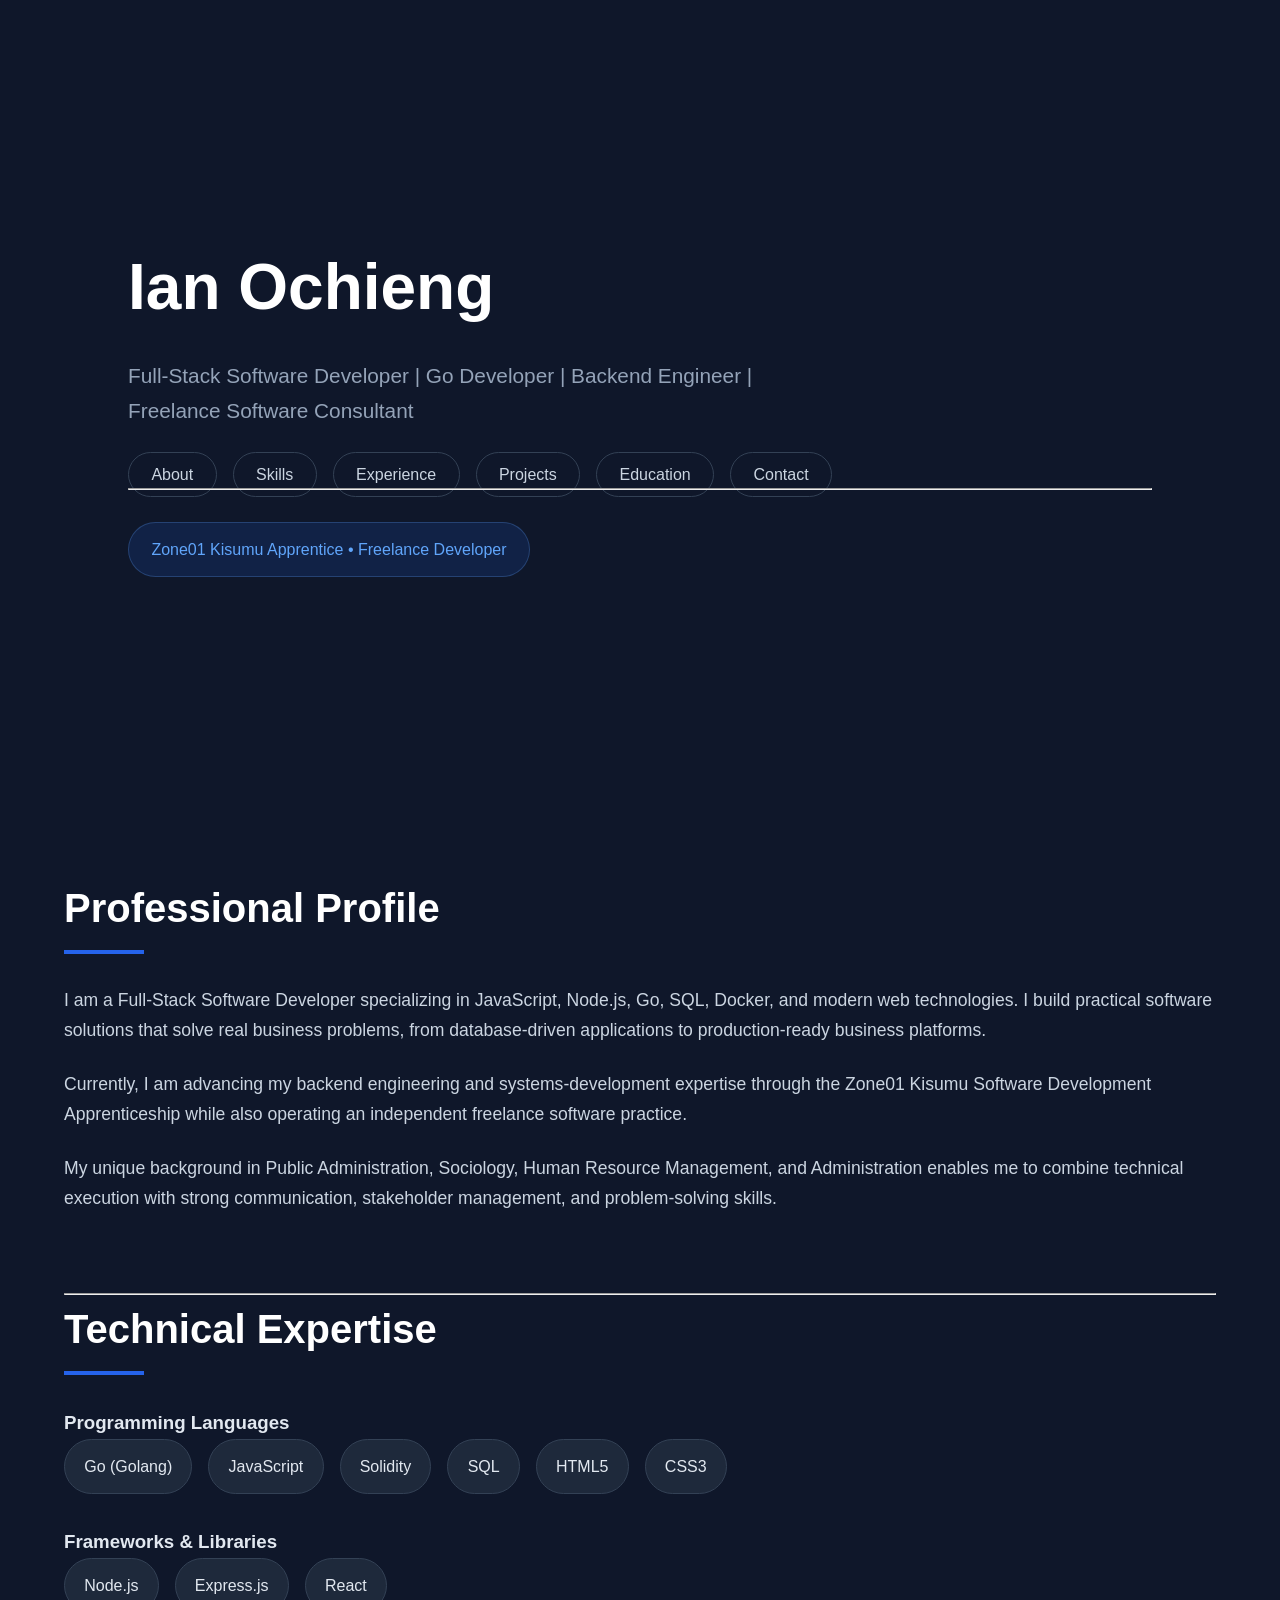
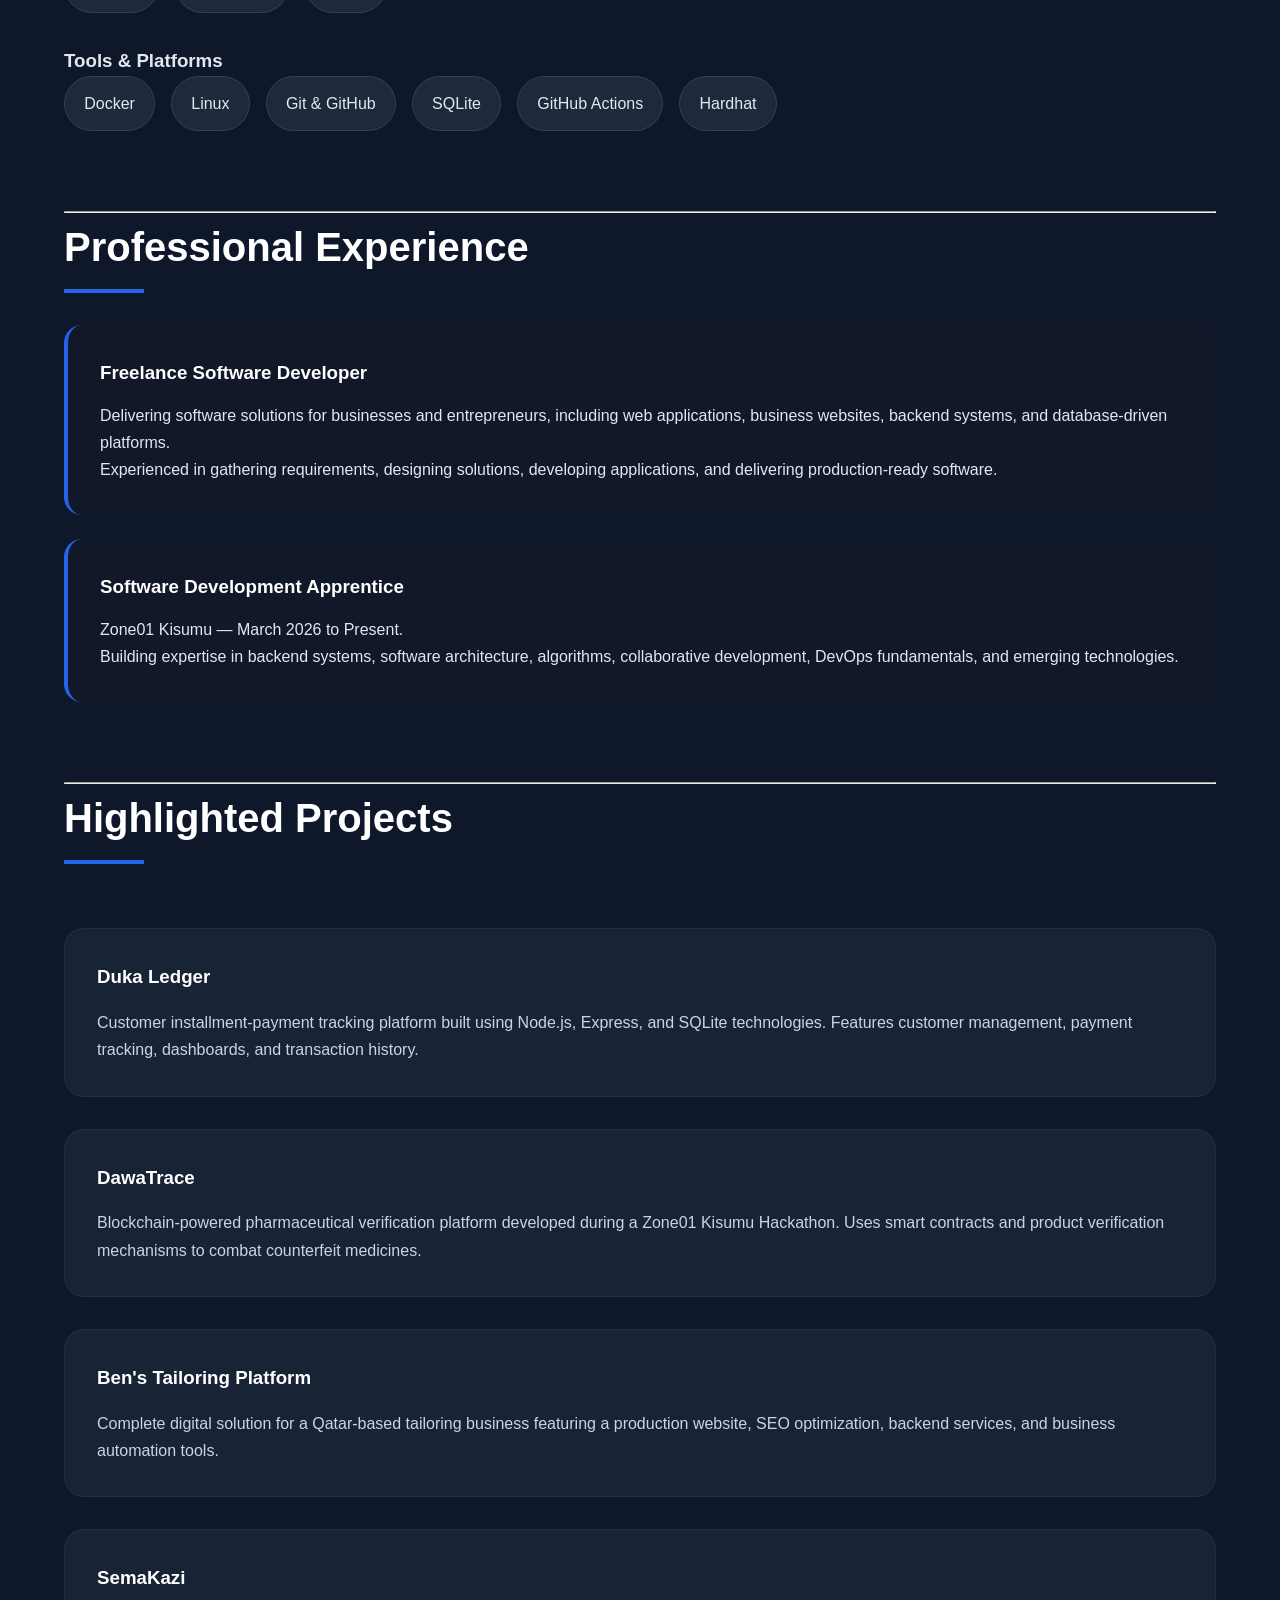
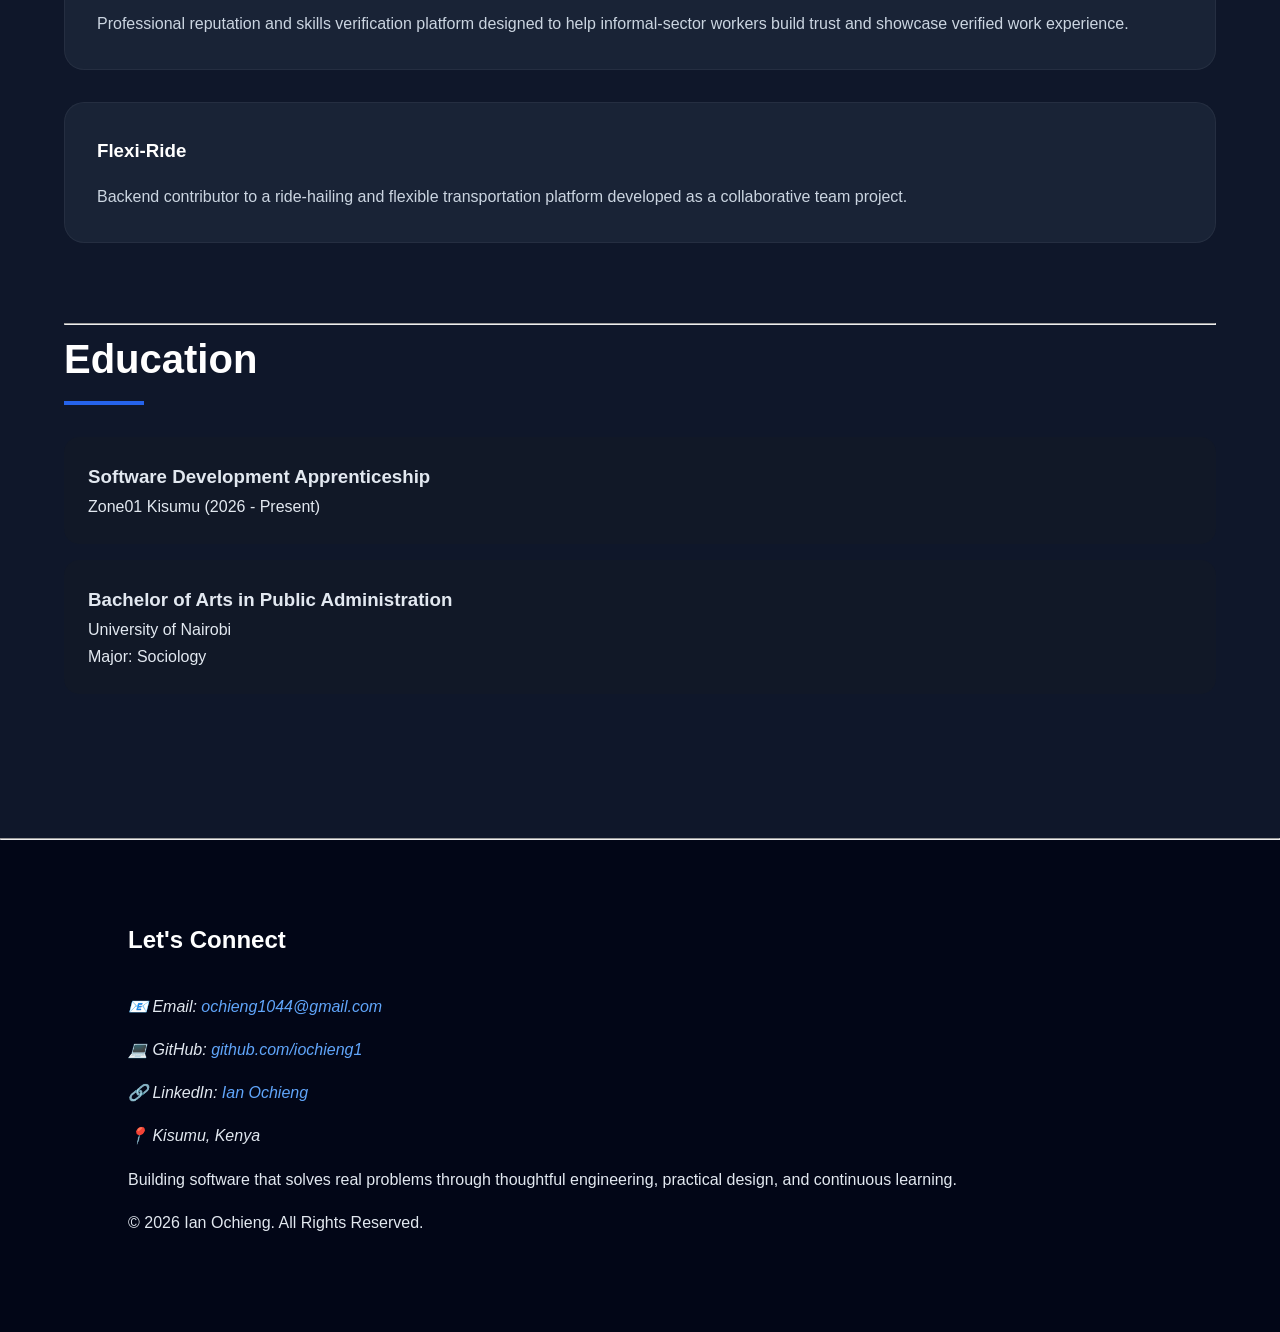
==== index.html @ 0d6a8c9d "Fix missing closing tag for link element" ====
<!DOCTYPE html>
<html lang="en">
<head>
    <meta charset="UTF-8">
    <meta name="viewport" content="width=device-width, initial-scale=1.0">
    <title>Ian Ochieng | Developer Blog</title>
    <link rel = "stylesheet" href= "style.css"
</head>
<body>

    <header>
        <h1>Ian Ochieng</h1>

        <p>
            Full-Stack Software Developer | Go Developer |
            Backend Engineer | Freelance Software Consultant
        </p>

        <nav>
            <ul>
                <li><a href="#about">About</a></li>
                <li><a href="#skills">Skills</a></li>
                <li><a href="#experience">Experience</a></li>
                <li><a href="#projects">Projects</a></li>
                <li><a href="#education">Education</a></li>
                <li><a href="#contact">Contact</a></li>
            </ul>
        </nav>

        <hr>
    </header>

    <main>

        <section id="about">
            <h2>Professional Profile</h2>

            <p>
                I am a Full-Stack Software Developer specializing in
                JavaScript, Node.js, Go, SQL, Docker, and modern web
                technologies. I build practical software solutions that
                solve real business problems, from database-driven
                applications to production-ready business platforms.
            </p>

            <p>
                Currently, I am advancing my backend engineering and
                systems-development expertise through the Zone01 Kisumu
                Software Development Apprenticeship while also operating
                an independent freelance software practice.
            </p>

            <p>
                My unique background in Public Administration, Sociology,
                Human Resource Management, and Administration enables me
                to combine technical execution with strong communication,
                stakeholder management, and problem-solving skills.
            </p>
        </section>

        <hr>

        <section id="skills">
            <h2>Technical Expertise</h2>

            <h3>Programming Languages</h3>
            <ul>
                <li>Go (Golang)</li>
                <li>JavaScript</li>
                <li>Solidity</li>
                <li>SQL</li>
                <li>HTML5</li>
                <li>CSS3</li>
            </ul>

            <h3>Frameworks & Libraries</h3>
            <ul>
                <li>Node.js</li>
                <li>Express.js</li>
                <li>React</li>
            </ul>

            <h3>Tools & Platforms</h3>
            <ul>
                <li>Docker</li>
                <li>Linux</li>
                <li>Git & GitHub</li>
                <li>SQLite</li>
                <li>GitHub Actions</li>
                <li>Hardhat</li>
            </ul>
        </section>

        <hr>

        <section id="experience">
            <h2>Professional Experience</h2>

            <article>
                <h3>Freelance Software Developer</h3>

                <p>
                    Delivering software solutions for businesses and
                    entrepreneurs, including web applications,
                    business websites, backend systems, and
                    database-driven platforms.
                </p>

                <p>
                    Experienced in gathering requirements, designing
                    solutions, developing applications, and delivering
                    production-ready software.
                </p>
            </article>

            <article>
                <h3>Software Development Apprentice</h3>

                <p>
                    Zone01 Kisumu — March 2026 to Present.
                </p>

                <p>
                    Building expertise in backend systems, software
                    architecture, algorithms, collaborative development,
                    DevOps fundamentals, and emerging technologies.
                </p>
            </article>
        </section>

        <hr>

        <section id="projects">
            <h2>Highlighted Projects</h2>

            <article>
                <h3>Duka Ledger</h3>

                <p>
                    Customer installment-payment tracking platform built
                    using Node.js, Express, and SQLite technologies.
                    Features customer management, payment tracking,
                    dashboards, and transaction history.
                </p>
            </article>

            <article>
                <h3>DawaTrace</h3>

                <p>
                    Blockchain-powered pharmaceutical verification
                    platform developed during a Zone01 Kisumu Hackathon.
                    Uses smart contracts and product verification
                    mechanisms to combat counterfeit medicines.
                </p>
            </article>

            <article>
                <h3>Ben's Tailoring Platform</h3>

                <p>
                    Complete digital solution for a Qatar-based tailoring
                    business featuring a production website, SEO
                    optimization, backend services, and business
                    automation tools.
                </p>
            </article>

            <article>
                <h3>SemaKazi</h3>

                <p>
                    Professional reputation and skills verification
                    platform designed to help informal-sector workers
                    build trust and showcase verified work experience.
                </p>
            </article>

            <article>
                <h3>Flexi-Ride</h3>

                <p>
                    Backend contributor to a ride-hailing and flexible
                    transportation platform developed as a collaborative
                    team project.
                </p>
            </article>
        </section>

        <hr>

        <section id="education">
            <h2>Education</h2>

            <article>
                <h3>Software Development Apprenticeship</h3>
                <p>Zone01 Kisumu (2026 - Present)</p>
            </article>

            <article>
                <h3>Bachelor of Arts in Public Administration</h3>
                <p>
                    University of Nairobi
                    <br>
                    Major: Sociology
                </p>
            </article>
        </section>

    </main>

    <hr>

    <footer id="contact">

        <h2>Let's Connect</h2>

        <address>

            <p>
                📧 Email:
                <a href="mailto:ochieng1044@gmail.com">
                    ochieng1044@gmail.com
                </a>
            </p>

            <p>
                💻 GitHub:
                <a href="https://github.com/iochieng1">
                    github.com/iochieng1
                </a>
            </p>

            <p>
                🔗 LinkedIn:
                <a href="#">
                    Ian Ochieng
                </a>
            </p>

            <p>
                📍 Kisumu, Kenya
            </p>

        </address>

        <p>
            Building software that solves real problems through
            thoughtful engineering, practical design, and continuous
            learning.
        </p>

        <p>&copy; 2026 Ian Ochieng. All Rights Reserved.</p>

    </footer>

</body>
</html>
---- style.css ----
/* ======================
   GLOBAL STYLES
====================== */

* {
    margin: 0;
    padding: 0;
    box-sizing: border-box;
}

html {
    scroll-behavior: smooth;
}

body {
    font-family: Inter, Segoe UI, sans-serif;
    background: #0f172a;
    color: #e2e8f0;
    line-height: 1.7;
}

/* ======================
   HEADER / HERO
====================== */

header {
    min-height: 90vh;
    padding: 5rem 10%;
    display: flex;
    flex-direction: column;
    justify-content: center;
    background:
        linear-gradient(
            rgba(15,23,42,.95),
            rgba(15,23,42,.95)
        ),
        url("https://images.unsplash.com/photo-1515879218367-8466d910aaa4");
    background-size: cover;
    background-position: center;
}

header h1 {
    font-size: 4rem;
    margin-bottom: 1rem;
    color: white;
}

header p {
    font-size: 1.3rem;
    max-width: 700px;
    color: #94a3b8;
    margin-bottom: 2rem;
}

/* ======================
   NAVIGATION
====================== */

nav ul {
    display: flex;
    flex-wrap: wrap;
    gap: 1rem;
    list-style: none;
}

nav a {
    text-decoration: none;
    color: #cbd5e1;
    padding: .8rem 1.4rem;
    border: 1px solid #334155;
    border-radius: 999px;
    transition: .3s ease;
}

nav a:hover {
    background: #2563eb;
    border-color: #2563eb;
    color: white;
}

/* ======================
   MAIN LAYOUT
====================== */

main {
    width: min(1200px, 90%);
    margin: auto;
    padding: 4rem 0;
}

section {
    margin-bottom: 5rem;
}

section h2 {
    font-size: 2.5rem;
    margin-bottom: 2rem;
    color: white;
    position: relative;
}

section h2::after {
    content: "";
    display: block;
    width: 80px;
    height: 4px;
    background: #2563eb;
    margin-top: .5rem;
}

/* ======================
   ABOUT
====================== */

#about p {
    font-size: 1.1rem;
    margin-bottom: 1.5rem;
    color: #cbd5e1;
}

/* ======================
   SKILLS
====================== */

#skills ul {
    display: flex;
    flex-wrap: wrap;
    gap: 1rem;
    list-style: none;
    margin-bottom: 2rem;
}

#skills li {
    background: #1e293b;
    padding: .8rem 1.2rem;
    border-radius: 50px;
    border: 1px solid #334155;
    transition: .3s;
}

#skills li:hover {
    transform: translateY(-3px);
    border-color: #2563eb;
}

/* ======================
   EXPERIENCE
====================== */

#experience article {
    background: #111827;
    padding: 2rem;
    border-radius: 18px;
    margin-bottom: 1.5rem;
    border-left: 4px solid #2563eb;
}

#experience h3 {
    margin-bottom: .8rem;
    color: white;
}

/* ======================
   PROJECTS
====================== */

#projects {
    display: grid;
    gap: 2rem;
}

#projects article {
    background: rgba(30,41,59,.75);
    backdrop-filter: blur(15px);

    padding: 2rem;
    border-radius: 20px;

    border: 1px solid rgba(255,255,255,.05);

    transition: .35s ease;
}

#projects article:hover {
    transform: translateY(-8px);
    border-color: #2563eb;
    box-shadow:
        0 10px 30px rgba(37,99,235,.2);
}

#projects h3 {
    color: white;
    margin-bottom: 1rem;
}

#projects p {
    color: #cbd5e1;
}

/* ======================
   EDUCATION
====================== */

#education article {
    padding: 1.5rem;
    margin-bottom: 1rem;

    background: #111827;
    border-radius: 15px;
}

/* ======================
   CONTACT
====================== */

footer {
    background: #020617;
    padding: 5rem 10%;
}

footer h2 {
    color: white;
    margin-bottom: 2rem;
}

footer p {
    margin-bottom: 1rem;
}

footer a {
    color: #60a5fa;
    text-decoration: none;
}

footer a:hover {
    text-decoration: underline;
}

/* ======================
   DEVELOPER BADGE
====================== */

header::after {
    content: "Zone01 Kisumu Apprentice • Freelance Developer";
    margin-top: 2rem;
    display: inline-block;
    width: fit-content;

    background: rgba(37,99,235,.15);
    color: #60a5fa;

    padding: .8rem 1.4rem;
    border-radius: 999px;

    border: 1px solid rgba(96,165,250,.25);
}

/* ======================
   RESPONSIVE
====================== */

@media (max-width: 768px) {

    header {
        padding: 3rem 7%;
    }

    header h1 {
        font-size: 2.8rem;
    }

    section h2 {
        font-size: 2rem;
    }

    nav ul {
        flex-direction: column;
    }

    nav a {
        display: block;
        text-align: center;
    }
}
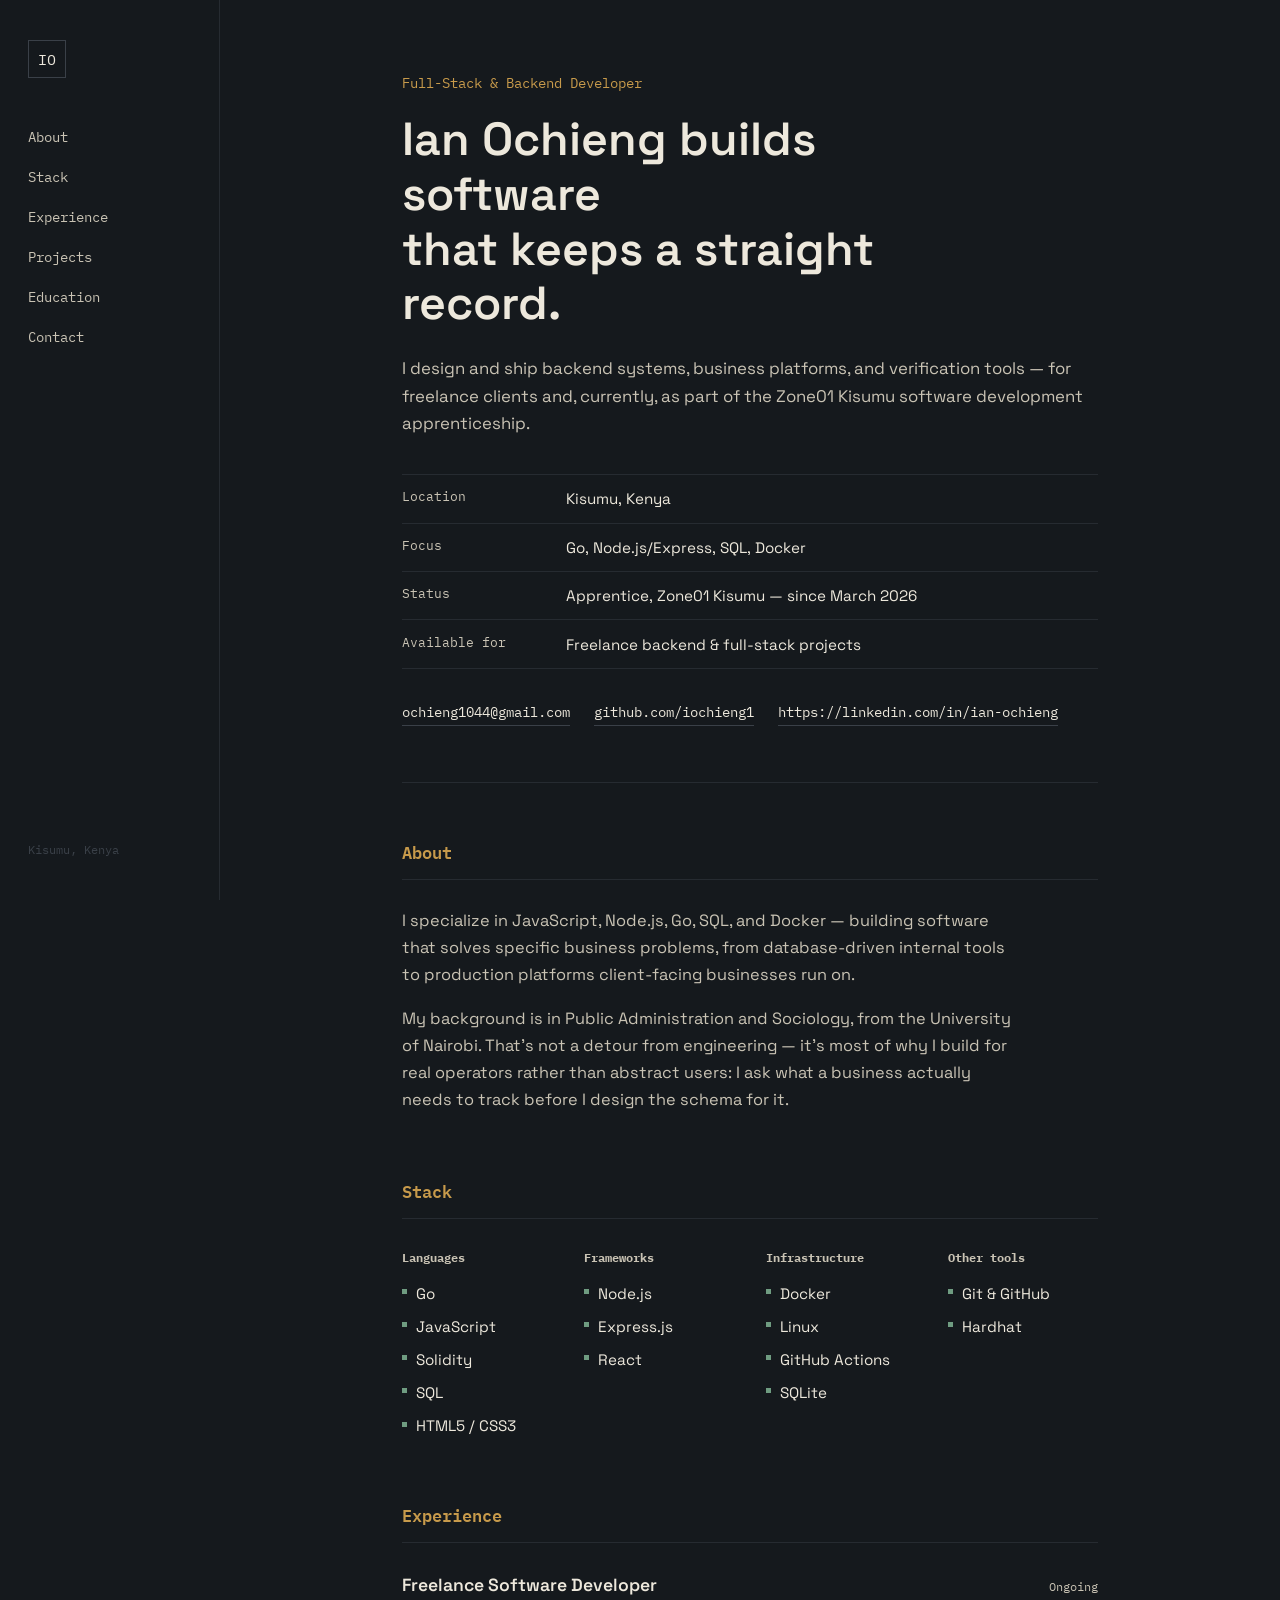
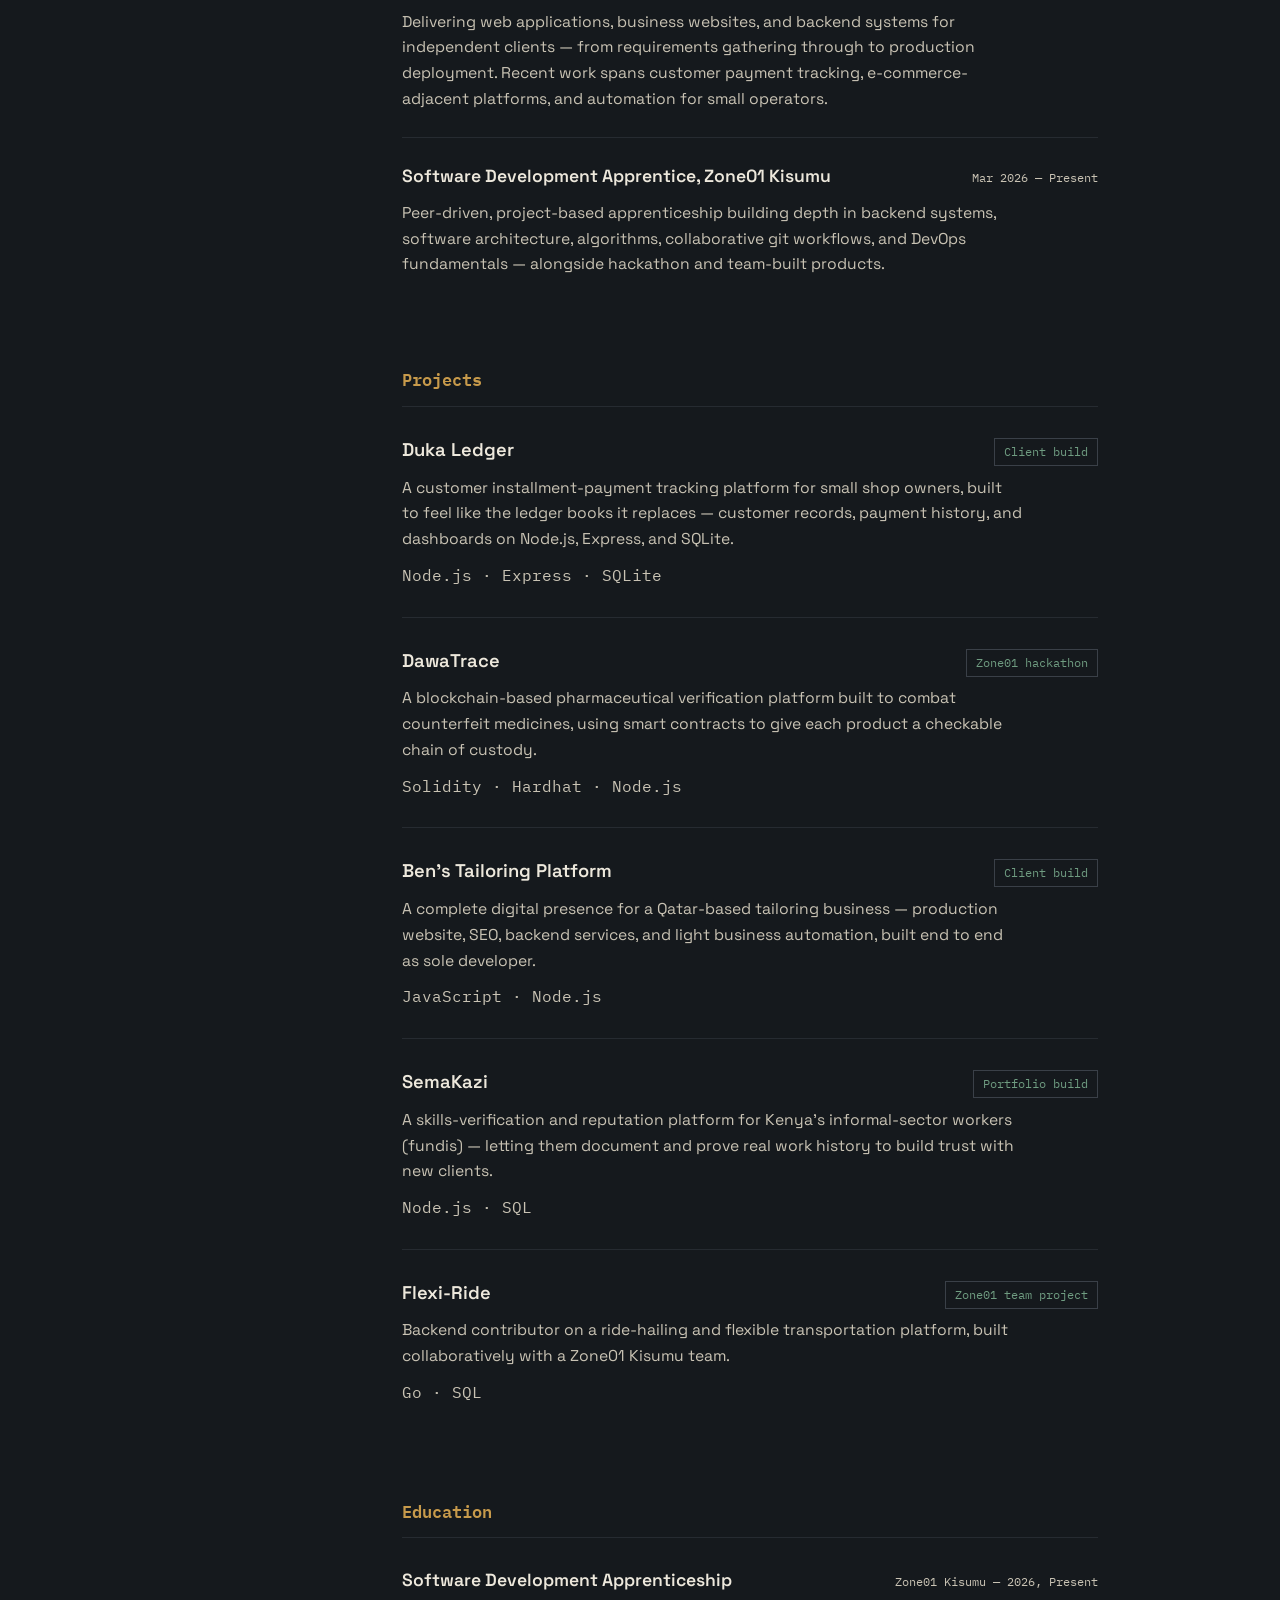
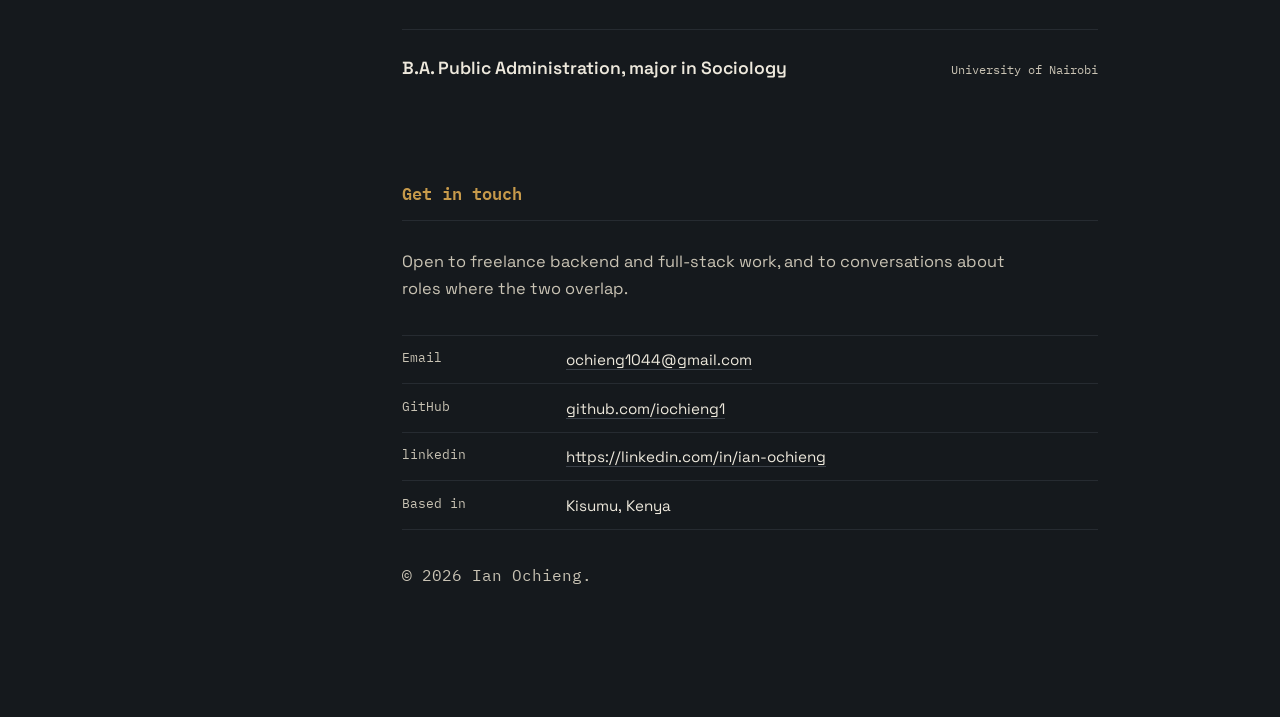
==== commit 39535ff5: "Revise index.html for improved layout and branding Updated the header and footer sections to enhance" ====
--- a/index.html
+++ b/index.html
@@ -1,258 +1,264 @@
 <!DOCTYPE html>
 <html lang="en">
 <head>
-    <meta charset="UTF-8">
-    <meta name="viewport" content="width=device-width, initial-scale=1.0">
-    <title>Ian Ochieng | Developer Blog</title>
-    <link rel = "stylesheet" href= "style.css"
+<meta charset="UTF-8">
+<meta name="viewport" content="width=device-width, initial-scale=1.0">
+<title>Ian Ochieng — Full-Stack &amp; Backend Developer</title>
+<link rel="preconnect" href="https://fonts.googleapis.com">
+<link rel="preconnect" href="https://fonts.gstatic.com" crossorigin>
+<link href="https://fonts.googleapis.com/css2?family=Space+Grotesk:wght@400;500;600;700&family=IBM+Plex+Mono:wght@400;500&display=swap" rel="stylesheet">
+<link rel="stylesheet" href="style.css">
 </head>
 <body>
 
-    <header>
-        <h1>Ian Ochieng</h1>
-
+<div class="frame">
+
+  <aside class="rail">
+    <a class="rail-mark" href="#top">IO</a>
+    <nav class="rail-nav">
+      <a href="#about"><span>About</span></a>
+      <a href="#stack"><span>Stack</span></a>
+      <a href="#work"><span>Experience</span></a>
+      <a href="#projects"><span>Projects</span></a>
+      <a href="#education"><span>Education</span></a>
+      <a href="#contact"><span>Contact</span></a>
+    </nav>
+    <div class="rail-foot">Kisumu, Kenya</div>
+  </aside>
+
+  <main id="top">
+
+    <header class="hero">
+      <p class="hero-kicker">Full-Stack &amp; Backend Developer</p>
+      <h1>Ian Ochieng builds software<br>that keeps a straight record.</h1>
+      <p class="hero-lede">
+        I design and ship backend systems, business platforms, and
+        verification tools — for freelance clients and, currently,
+        as part of the Zone01 Kisumu software development apprenticeship.
+      </p>
+
+      <dl class="ledger">
+        <div class="ledger-row">
+          <dt>Location</dt>
+          <dd>Kisumu, Kenya</dd>
+        </div>
+        <div class="ledger-row">
+          <dt>Focus</dt>
+          <dd>Go, Node.js/Express, SQL, Docker</dd>
+        </div>
+        <div class="ledger-row">
+          <dt>Status</dt>
+          <dd>Apprentice, Zone01 Kisumu — since March 2026</dd>
+        </div>
+        <div class="ledger-row">
+          <dt>Available for</dt>
+          <dd>Freelance backend &amp; full-stack projects</dd>
+        </div>
+      </dl>
+
+      <div class="hero-links">
+        <a href="mailto:ochieng1044@gmail.com">ochieng1044@gmail.com</a>
+        <a href="https://github.com/iochieng1" target="_blank" rel="noopener">github.com/iochieng1</a>
+        <a href ="https://linkedin.com/in/ian-ochieng">https://linkedin.com/in/ian-ochieng</a>
+      </div>
+    </header>
+
+    <section id="about" class="block">
+      <h2>About</h2>
+      <p>
+        I specialize in JavaScript, Node.js, Go, SQL, and Docker —
+        building software that solves specific business problems,
+        from database-driven internal tools to production platforms
+        client-facing businesses run on.
+      </p>
+      <p>
+        My background is in Public Administration and Sociology, from
+        the University of Nairobi. That's not a detour from engineering —
+        it's most of why I build for real operators rather than abstract
+        users: I ask what a business actually needs to track before I
+        design the schema for it.
+      </p>
+    </section>
+
+    <section id="stack" class="block">
+      <h2>Stack</h2>
+      <div class="stack-grid">
+        <div class="stack-group">
+          <h3>Languages</h3>
+          <ul>
+            <li>Go</li>
+            <li>JavaScript</li>
+            <li>Solidity</li>
+            <li>SQL</li>
+            <li>HTML5 / CSS3</li>
+          </ul>
+        </div>
+        <div class="stack-group">
+          <h3>Frameworks</h3>
+          <ul>
+            <li>Node.js</li>
+            <li>Express.js</li>
+            <li>React</li>
+          </ul>
+        </div>
+        <div class="stack-group">
+          <h3>Infrastructure</h3>
+          <ul>
+            <li>Docker</li>
+            <li>Linux</li>
+            <li>GitHub Actions</li>
+            <li>SQLite</li>
+          </ul>
+        </div>
+        <div class="stack-group">
+          <h3>Other tools</h3>
+          <ul>
+            <li>Git &amp; GitHub</li>
+            <li>Hardhat</li>
+          </ul>
+        </div>
+      </div>
+    </section>
+
+    <section id="work" class="block">
+      <h2>Experience</h2>
+
+      <article class="entry">
+        <div class="entry-head">
+          <h3>Freelance Software Developer</h3>
+          <span class="entry-date">Ongoing</span>
+        </div>
         <p>
-            Full-Stack Software Developer | Go Developer |
-            Backend Engineer | Freelance Software Consultant
+          Delivering web applications, business websites, and backend
+          systems for independent clients — from requirements gathering
+          through to production deployment. Recent work spans customer
+          payment tracking, e-commerce-adjacent platforms, and
+          automation for small operators.
         </p>
-
-        <nav>
-            <ul>
-                <li><a href="#about">About</a></li>
-                <li><a href="#skills">Skills</a></li>
-                <li><a href="#experience">Experience</a></li>
-                <li><a href="#projects">Projects</a></li>
-                <li><a href="#education">Education</a></li>
-                <li><a href="#contact">Contact</a></li>
-            </ul>
-        </nav>
-
-        <hr>
-    </header>
-
-    <main>
-
-        <section id="about">
-            <h2>Professional Profile</h2>
-
-            <p>
-                I am a Full-Stack Software Developer specializing in
-                JavaScript, Node.js, Go, SQL, Docker, and modern web
-                technologies. I build practical software solutions that
-                solve real business problems, from database-driven
-                applications to production-ready business platforms.
-            </p>
-
-            <p>
-                Currently, I am advancing my backend engineering and
-                systems-development expertise through the Zone01 Kisumu
-                Software Development Apprenticeship while also operating
-                an independent freelance software practice.
-            </p>
-
-            <p>
-                My unique background in Public Administration, Sociology,
-                Human Resource Management, and Administration enables me
-                to combine technical execution with strong communication,
-                stakeholder management, and problem-solving skills.
-            </p>
-        </section>
-
-        <hr>
-
-        <section id="skills">
-            <h2>Technical Expertise</h2>
-
-            <h3>Programming Languages</h3>
-            <ul>
-                <li>Go (Golang)</li>
-                <li>JavaScript</li>
-                <li>Solidity</li>
-                <li>SQL</li>
-                <li>HTML5</li>
-                <li>CSS3</li>
-            </ul>
-
-            <h3>Frameworks & Libraries</h3>
-            <ul>
-                <li>Node.js</li>
-                <li>Express.js</li>
-                <li>React</li>
-            </ul>
-
-            <h3>Tools & Platforms</h3>
-            <ul>
-                <li>Docker</li>
-                <li>Linux</li>
-                <li>Git & GitHub</li>
-                <li>SQLite</li>
-                <li>GitHub Actions</li>
-                <li>Hardhat</li>
-            </ul>
-        </section>
-
-        <hr>
-
-        <section id="experience">
-            <h2>Professional Experience</h2>
-
-            <article>
-                <h3>Freelance Software Developer</h3>
-
-                <p>
-                    Delivering software solutions for businesses and
-                    entrepreneurs, including web applications,
-                    business websites, backend systems, and
-                    database-driven platforms.
-                </p>
-
-                <p>
-                    Experienced in gathering requirements, designing
-                    solutions, developing applications, and delivering
-                    production-ready software.
-                </p>
-            </article>
-
-            <article>
-                <h3>Software Development Apprentice</h3>
-
-                <p>
-                    Zone01 Kisumu — March 2026 to Present.
-                </p>
-
-                <p>
-                    Building expertise in backend systems, software
-                    architecture, algorithms, collaborative development,
-                    DevOps fundamentals, and emerging technologies.
-                </p>
-            </article>
-        </section>
-
-        <hr>
-
-        <section id="projects">
-            <h2>Highlighted Projects</h2>
-
-            <article>
-                <h3>Duka Ledger</h3>
-
-                <p>
-                    Customer installment-payment tracking platform built
-                    using Node.js, Express, and SQLite technologies.
-                    Features customer management, payment tracking,
-                    dashboards, and transaction history.
-                </p>
-            </article>
-
-            <article>
-                <h3>DawaTrace</h3>
-
-                <p>
-                    Blockchain-powered pharmaceutical verification
-                    platform developed during a Zone01 Kisumu Hackathon.
-                    Uses smart contracts and product verification
-                    mechanisms to combat counterfeit medicines.
-                </p>
-            </article>
-
-            <article>
-                <h3>Ben's Tailoring Platform</h3>
-
-                <p>
-                    Complete digital solution for a Qatar-based tailoring
-                    business featuring a production website, SEO
-                    optimization, backend services, and business
-                    automation tools.
-                </p>
-            </article>
-
-            <article>
-                <h3>SemaKazi</h3>
-
-                <p>
-                    Professional reputation and skills verification
-                    platform designed to help informal-sector workers
-                    build trust and showcase verified work experience.
-                </p>
-            </article>
-
-            <article>
-                <h3>Flexi-Ride</h3>
-
-                <p>
-                    Backend contributor to a ride-hailing and flexible
-                    transportation platform developed as a collaborative
-                    team project.
-                </p>
-            </article>
-        </section>
-
-        <hr>
-
-        <section id="education">
-            <h2>Education</h2>
-
-            <article>
-                <h3>Software Development Apprenticeship</h3>
-                <p>Zone01 Kisumu (2026 - Present)</p>
-            </article>
-
-            <article>
-                <h3>Bachelor of Arts in Public Administration</h3>
-                <p>
-                    University of Nairobi
-                    <br>
-                    Major: Sociology
-                </p>
-            </article>
-        </section>
-
-    </main>
-
-    <hr>
-
-    <footer id="contact">
-
-        <h2>Let's Connect</h2>
-
-        <address>
-
-            <p>
-                📧 Email:
-                <a href="mailto:ochieng1044@gmail.com">
-                    ochieng1044@gmail.com
-                </a>
-            </p>
-
-            <p>
-                💻 GitHub:
-                <a href="https://github.com/iochieng1">
-                    github.com/iochieng1
-                </a>
-            </p>
-
-            <p>
-                🔗 LinkedIn:
-                <a href="#">
-                    Ian Ochieng
-                </a>
-            </p>
-
-            <p>
-                📍 Kisumu, Kenya
-            </p>
-
-        </address>
-
+      </article>
+
+      <article class="entry">
+        <div class="entry-head">
+          <h3>Software Development Apprentice, Zone01 Kisumu</h3>
+          <span class="entry-date">Mar 2026 — Present</span>
+        </div>
         <p>
-            Building software that solves real problems through
-            thoughtful engineering, practical design, and continuous
-            learning.
+          Peer-driven, project-based apprenticeship building depth in
+          backend systems, software architecture, algorithms,
+          collaborative git workflows, and DevOps fundamentals —
+          alongside hackathon and team-built products.
         </p>
-
-        <p>&copy; 2026 Ian Ochieng. All Rights Reserved.</p>
-
+      </article>
+    </section>
+
+    <section id="projects" class="block">
+      <h2>Projects</h2>
+
+      <article class="case">
+        <div class="case-head">
+          <h3>Duka Ledger</h3>
+          <span class="case-code">Client build</span>
+        </div>
+        <p>A customer installment-payment tracking platform for small
+          shop owners, built to feel like the ledger books it replaces —
+          customer records, payment history, and dashboards on Node.js,
+          Express, and SQLite.</p>
+        <p class="case-stack">Node.js · Express · SQLite</p>
+      </article>
+
+      <article class="case">
+        <div class="case-head">
+          <h3>DawaTrace</h3>
+          <span class="case-code">Zone01 hackathon</span>
+        </div>
+        <p>A blockchain-based pharmaceutical verification platform built
+          to combat counterfeit medicines, using smart contracts to give
+          each product a checkable chain of custody.</p>
+        <p class="case-stack">Solidity · Hardhat · Node.js</p>
+      </article>
+
+      <article class="case">
+        <div class="case-head">
+          <h3>Ben's Tailoring Platform</h3>
+          <span class="case-code">Client build</span>
+        </div>
+        <p>A complete digital presence for a Qatar-based tailoring
+          business — production website, SEO, backend services, and
+          light business automation, built end to end as sole developer.</p>
+        <p class="case-stack">JavaScript · Node.js</p>
+      </article>
+
+      <article class="case">
+        <div class="case-head">
+          <h3>SemaKazi</h3>
+          <span class="case-code">Portfolio build</span>
+        </div>
+        <p>A skills-verification and reputation platform for Kenya's
+          informal-sector workers (fundis) — letting them document and
+          prove real work history to build trust with new clients.</p>
+        <p class="case-stack">Node.js · SQL</p>
+      </article>
+
+      <article class="case">
+        <div class="case-head">
+          <h3>Flexi-Ride</h3>
+          <span class="case-code">Zone01 team project</span>
+        </div>
+        <p>Backend contributor on a ride-hailing and flexible
+          transportation platform, built collaboratively with a Zone01
+          Kisumu team.</p>
+        <p class="case-stack">Go · SQL</p>
+      </article>
+    </section>
+
+    <section id="education" class="block">
+      <h2>Education</h2>
+
+      <article class="entry">
+        <div class="entry-head">
+          <h3>Software Development Apprenticeship</h3>
+          <span class="entry-date">Zone01 Kisumu — 2026, Present</span>
+        </div>
+      </article>
+
+      <article class="entry">
+        <div class="entry-head">
+          <h3>B.A. Public Administration, major in Sociology</h3>
+          <span class="entry-date">University of Nairobi</span>
+        </div>
+      </article>
+    </section>
+
+    <footer id="contact" class="block contact">
+      <h2>Get in touch</h2>
+      <p>
+        Open to freelance backend and full-stack work, and to
+        conversations about roles where the two overlap.
+      </p>
+      <dl class="ledger">
+        <div class="ledger-row">
+          <dt>Email</dt>
+          <dd><a href="mailto:ochieng1044@gmail.com">ochieng1044@gmail.com</a></dd>
+        </div>
+        <div class="ledger-row">
+          <dt>GitHub</dt>
+          <dd><a href="https://github.com/iochieng1" target="_blank" rel="noopener">github.com/iochieng1</a></dd>
+        </div>
+        <div class="ledger-row">
+          <dt>linkedin</dt>
+          <dd><a href="https://linkedin.com/in/ian-ochieng">https://linkedin.com/in/ian-ochieng</a></dd>
+        </div>
+        <div class="ledger-row">
+          <dt>Based in</dt>
+          <dd>Kisumu, Kenya</dd>
+        </div>
+      </dl>
+      <p class="fine-print">© 2026 Ian Ochieng.</p>
     </footer>
+
+  </main>
+</div>
 
 </body>
 </html>
+
--- a/style.css
+++ b/style.css
@@ -1,284 +1,467 @@
-/* ======================
-   GLOBAL STYLES
-====================== */
+/* =====================================================
+   TOKENS
+===================================================== */
+
+:root {
+  --ink: #15191d;
+  --ink-soft: #1c2126;
+  --paper: #ede8dc;
+  --paper-dim: #c9c3b4;
+  --rule: #3a4048;
+  --rule-soft: #262b31;
+  --green: #6f9c81;
+  --brass: #c79a4b;
+
+  --font-display: "Space Grotesk", "Segoe UI", sans-serif;
+  --font-mono: "IBM Plex Mono", ui-monospace, Menlo, monospace;
+
+  --measure: 62ch;
+}
 
 * {
-    margin: 0;
-    padding: 0;
-    box-sizing: border-box;
+  margin: 0;
+  padding: 0;
+  box-sizing: border-box;
 }
 
 html {
-    scroll-behavior: smooth;
+  scroll-behavior: smooth;
+}
+
+@media (prefers-reduced-motion: reduce) {
+  html { scroll-behavior: auto; }
+  * { animation-duration: 0.01ms !important; transition-duration: 0.01ms !important; }
 }
 
 body {
-    font-family: Inter, Segoe UI, sans-serif;
-    background: #0f172a;
-    color: #e2e8f0;
-    line-height: 1.7;
-}
-
-/* ======================
-   HEADER / HERO
-====================== */
-
-header {
-    min-height: 90vh;
-    padding: 5rem 10%;
-    display: flex;
-    flex-direction: column;
-    justify-content: center;
-    background:
-        linear-gradient(
-            rgba(15,23,42,.95),
-            rgba(15,23,42,.95)
-        ),
-        url("https://images.unsplash.com/photo-1515879218367-8466d910aaa4");
-    background-size: cover;
-    background-position: center;
-}
-
-header h1 {
-    font-size: 4rem;
-    margin-bottom: 1rem;
-    color: white;
-}
-
-header p {
-    font-size: 1.3rem;
-    max-width: 700px;
-    color: #94a3b8;
-    margin-bottom: 2rem;
-}
-
-/* ======================
-   NAVIGATION
-====================== */
-
-nav ul {
-    display: flex;
+  background: var(--ink);
+  color: var(--paper);
+  font-family: var(--font-display);
+  font-size: 16px;
+  line-height: 1.65;
+  -webkit-font-smoothing: antialiased;
+}
+
+a {
+  color: inherit;
+}
+
+a:focus-visible,
+button:focus-visible {
+  outline: 2px solid var(--green);
+  outline-offset: 3px;
+}
+
+/* =====================================================
+   FRAME / LAYOUT
+===================================================== */
+
+.frame {
+  display: grid;
+  grid-template-columns: 220px 1fr;
+  min-height: 100vh;
+}
+
+.rail {
+  border-right: 1px solid var(--rule-soft);
+  padding: 2.5rem 1.75rem;
+  display: flex;
+  flex-direction: column;
+  gap: 3rem;
+  position: sticky;
+  top: 0;
+  height: 100vh;
+}
+
+.rail-mark {
+  font-family: var(--font-mono);
+  font-size: 0.95rem;
+  letter-spacing: 0.04em;
+  color: var(--paper);
+  text-decoration: none;
+  border: 1px solid var(--rule);
+  width: 2.4rem;
+  height: 2.4rem;
+  display: flex;
+  align-items: center;
+  justify-content: center;
+}
+
+.rail-nav {
+  display: flex;
+  flex-direction: column;
+  gap: 1.1rem;
+  font-family: var(--font-mono);
+  font-size: 0.85rem;
+}
+
+.rail-nav a {
+  text-decoration: none;
+  color: var(--paper-dim);
+  position: relative;
+  width: fit-content;
+  transition: color 0.2s ease;
+}
+
+.rail-nav a:hover,
+.rail-nav a:focus-visible {
+  color: var(--green);
+}
+
+.rail-nav a span {
+  position: relative;
+}
+
+.rail-nav a span::after {
+  content: "";
+  position: absolute;
+  left: 0;
+  bottom: -3px;
+  width: 100%;
+  height: 1px;
+  background: var(--green);
+  transform: scaleX(0);
+  transform-origin: left;
+  transition: transform 0.2s ease;
+}
+
+.rail-nav a:hover span::after,
+.rail-nav a:focus-visible span::after {
+  transform: scaleX(1);
+}
+
+.rail-foot {
+  margin-top: auto;
+  font-family: var(--font-mono);
+  font-size: 0.75rem;
+  color: var(--rule);
+}
+
+main {
+  width: min(760px, 100%);
+  margin: 0 auto;
+  padding: 4.5rem 2rem 6rem;
+}
+
+/* =====================================================
+   HERO
+===================================================== */
+
+.hero {
+  padding-bottom: 3.5rem;
+  border-bottom: 1px solid var(--rule-soft);
+  margin-bottom: 3.5rem;
+  animation: rise 0.6s ease both;
+}
+
+@keyframes rise {
+  from { opacity: 0; transform: translateY(10px); }
+  to { opacity: 1; transform: translateY(0); }
+}
+
+.hero-kicker {
+  font-family: var(--font-mono);
+  font-size: 0.85rem;
+  color: var(--brass);
+  margin-bottom: 1.1rem;
+}
+
+.hero h1 {
+  font-size: clamp(2rem, 4.5vw, 2.9rem);
+  font-weight: 600;
+  line-height: 1.18;
+  color: var(--paper);
+  max-width: 16ch;
+  margin-bottom: 1.5rem;
+}
+
+.hero-lede {
+  max-width: var(--measure);
+  color: var(--paper-dim);
+  font-size: 1.05rem;
+  margin-bottom: 2.25rem;
+}
+
+.ledger {
+  border-top: 1px solid var(--rule-soft);
+  margin-bottom: 2rem;
+}
+
+.ledger-row {
+  display: grid;
+  grid-template-columns: 140px 1fr;
+  gap: 1.5rem;
+  padding: 0.7rem 0;
+  border-bottom: 1px solid var(--rule-soft);
+  font-size: 0.95rem;
+}
+
+.ledger-row dt {
+  font-family: var(--font-mono);
+  font-size: 0.8rem;
+  color: var(--paper-dim);
+}
+
+.ledger-row dd a {
+  text-decoration: none;
+  border-bottom: 1px solid var(--rule);
+  transition: border-color 0.2s ease, color 0.2s ease;
+}
+
+.ledger-row dd a:hover {
+  color: var(--green);
+  border-color: var(--green);
+}
+
+.hero-links {
+  display: flex;
+  gap: 1.5rem;
+  flex-wrap: wrap;
+  font-family: var(--font-mono);
+  font-size: 0.85rem;
+}
+
+.hero-links a {
+  text-decoration: none;
+  color: var(--paper);
+  border-bottom: 1px solid var(--rule);
+  padding-bottom: 2px;
+  transition: border-color 0.2s ease, color 0.2s ease;
+}
+
+.hero-links a:hover {
+  color: var(--green);
+  border-color: var(--green);
+}
+
+/* =====================================================
+   SECTIONS
+===================================================== */
+
+.block {
+  margin-bottom: 4rem;
+}
+
+.block h2 {
+  font-size: 1.05rem;
+  font-weight: 600;
+  color: var(--brass);
+  font-family: var(--font-mono);
+  margin-bottom: 1.75rem;
+  padding-bottom: 0.75rem;
+  border-bottom: 1px solid var(--rule-soft);
+}
+
+#about p {
+  max-width: var(--measure);
+  color: var(--paper-dim);
+  margin-bottom: 1.1rem;
+  font-size: 1.02rem;
+}
+
+#about p:last-child {
+  margin-bottom: 0;
+}
+
+/* Stack */
+
+.stack-grid {
+  display: grid;
+  grid-template-columns: repeat(auto-fit, minmax(150px, 1fr));
+  gap: 2rem;
+}
+
+.stack-group h3 {
+  font-family: var(--font-mono);
+  font-size: 0.78rem;
+  color: var(--paper-dim);
+  margin-bottom: 0.85rem;
+}
+
+.stack-group ul {
+  list-style: none;
+  display: flex;
+  flex-direction: column;
+  gap: 0.5rem;
+}
+
+.stack-group li {
+  font-size: 0.95rem;
+  color: var(--paper);
+  padding-left: 0.9rem;
+  position: relative;
+}
+
+.stack-group li::before {
+  content: "";
+  position: absolute;
+  left: 0;
+  top: 0.55em;
+  width: 5px;
+  height: 5px;
+  background: var(--green);
+}
+
+/* Experience / Education entries */
+
+.entry {
+  padding: 1.5rem 0;
+  border-bottom: 1px solid var(--rule-soft);
+}
+
+.entry:first-of-type {
+  padding-top: 0;
+}
+
+.entry:last-child {
+  border-bottom: none;
+}
+
+.entry-head {
+  display: flex;
+  justify-content: space-between;
+  align-items: baseline;
+  gap: 1rem;
+  flex-wrap: wrap;
+  margin-bottom: 0.6rem;
+}
+
+.entry-head h3 {
+  font-size: 1.1rem;
+  font-weight: 600;
+  color: var(--paper);
+}
+
+.entry-date {
+  font-family: var(--font-mono);
+  font-size: 0.78rem;
+  color: var(--paper-dim);
+  white-space: nowrap;
+}
+
+.entry p {
+  color: var(--paper-dim);
+  max-width: var(--measure);
+  font-size: 0.98rem;
+}
+
+/* Projects / case entries */
+
+.case {
+  padding: 1.75rem 0;
+  border-bottom: 1px solid var(--rule-soft);
+}
+
+.case:first-of-type {
+  padding-top: 0;
+}
+
+.case:last-child {
+  border-bottom: none;
+}
+
+.case-head {
+  display: flex;
+  justify-content: space-between;
+  align-items: baseline;
+  gap: 1rem;
+  flex-wrap: wrap;
+  margin-bottom: 0.6rem;
+}
+
+.case-head h3 {
+  font-size: 1.15rem;
+  font-weight: 600;
+  color: var(--paper);
+}
+
+.case-code {
+  font-family: var(--font-mono);
+  font-size: 0.75rem;
+  color: var(--green);
+  border: 1px solid var(--rule);
+  padding: 0.2rem 0.55rem;
+  white-space: nowrap;
+}
+
+.case p {
+  color: var(--paper-dim);
+  max-width: var(--measure);
+  font-size: 0.98rem;
+  margin-bottom: 0.6rem;
+}
+
+.case-stack {
+  font-family: var(--font-mono);
+  font-size: 0.78rem;
+  color: var(--paper-dim);
+  margin-bottom: 0 !important;
+}
+
+/* Contact */
+
+.contact {
+  margin-bottom: 0;
+}
+
+.contact > p {
+  color: var(--paper-dim);
+  max-width: var(--measure);
+  margin-bottom: 2rem;
+  font-size: 1.02rem;
+}
+
+.fine-print {
+  margin-top: 2rem;
+  font-family: var(--font-mono);
+  font-size: 0.75rem;
+  color: var(--rule);
+  max-width: none !important;
+}
+
+/* =====================================================
+   RESPONSIVE
+===================================================== */
+
+@media (max-width: 860px) {
+  .frame {
+    grid-template-columns: 1fr;
+  }
+
+  .rail {
+    position: static;
+    height: auto;
+    flex-direction: row;
+    align-items: center;
+    justify-content: space-between;
+    padding: 1.25rem 1.5rem;
+    border-right: none;
+    border-bottom: 1px solid var(--rule-soft);
+  }
+
+  .rail-nav {
+    flex-direction: row;
     flex-wrap: wrap;
     gap: 1rem;
-    list-style: none;
-}
-
-nav a {
-    text-decoration: none;
-    color: #cbd5e1;
-    padding: .8rem 1.4rem;
-    border: 1px solid #334155;
-    border-radius: 999px;
-    transition: .3s ease;
-}
-
-nav a:hover {
-    background: #2563eb;
-    border-color: #2563eb;
-    color: white;
-}
-
-/* ======================
-   MAIN LAYOUT
-====================== */
-
-main {
-    width: min(1200px, 90%);
-    margin: auto;
-    padding: 4rem 0;
-}
-
-section {
-    margin-bottom: 5rem;
-}
-
-section h2 {
-    font-size: 2.5rem;
-    margin-bottom: 2rem;
-    color: white;
-    position: relative;
-}
-
-section h2::after {
-    content: "";
-    display: block;
-    width: 80px;
-    height: 4px;
-    background: #2563eb;
-    margin-top: .5rem;
-}
-
-/* ======================
-   ABOUT
-====================== */
-
-#about p {
-    font-size: 1.1rem;
-    margin-bottom: 1.5rem;
-    color: #cbd5e1;
-}
-
-/* ======================
-   SKILLS
-====================== */
-
-#skills ul {
-    display: flex;
-    flex-wrap: wrap;
-    gap: 1rem;
-    list-style: none;
-    margin-bottom: 2rem;
-}
-
-#skills li {
-    background: #1e293b;
-    padding: .8rem 1.2rem;
-    border-radius: 50px;
-    border: 1px solid #334155;
-    transition: .3s;
-}
-
-#skills li:hover {
-    transform: translateY(-3px);
-    border-color: #2563eb;
-}
-
-/* ======================
-   EXPERIENCE
-====================== */
-
-#experience article {
-    background: #111827;
-    padding: 2rem;
-    border-radius: 18px;
-    margin-bottom: 1.5rem;
-    border-left: 4px solid #2563eb;
-}
-
-#experience h3 {
-    margin-bottom: .8rem;
-    color: white;
-}
-
-/* ======================
-   PROJECTS
-====================== */
-
-#projects {
-    display: grid;
-    gap: 2rem;
-}
-
-#projects article {
-    background: rgba(30,41,59,.75);
-    backdrop-filter: blur(15px);
-
-    padding: 2rem;
-    border-radius: 20px;
-
-    border: 1px solid rgba(255,255,255,.05);
-
-    transition: .35s ease;
-}
-
-#projects article:hover {
-    transform: translateY(-8px);
-    border-color: #2563eb;
-    box-shadow:
-        0 10px 30px rgba(37,99,235,.2);
-}
-
-#projects h3 {
-    color: white;
-    margin-bottom: 1rem;
-}
-
-#projects p {
-    color: #cbd5e1;
-}
-
-/* ======================
-   EDUCATION
-====================== */
-
-#education article {
-    padding: 1.5rem;
-    margin-bottom: 1rem;
-
-    background: #111827;
-    border-radius: 15px;
-}
-
-/* ======================
-   CONTACT
-====================== */
-
-footer {
-    background: #020617;
-    padding: 5rem 10%;
-}
-
-footer h2 {
-    color: white;
-    margin-bottom: 2rem;
-}
-
-footer p {
-    margin-bottom: 1rem;
-}
-
-footer a {
-    color: #60a5fa;
-    text-decoration: none;
-}
-
-footer a:hover {
-    text-decoration: underline;
-}
-
-/* ======================
-   DEVELOPER BADGE
-====================== */
-
-header::after {
-    content: "Zone01 Kisumu Apprentice • Freelance Developer";
-    margin-top: 2rem;
-    display: inline-block;
-    width: fit-content;
-
-    background: rgba(37,99,235,.15);
-    color: #60a5fa;
-
-    padding: .8rem 1.4rem;
-    border-radius: 999px;
-
-    border: 1px solid rgba(96,165,250,.25);
-}
-
-/* ======================
-   RESPONSIVE
-====================== */
-
-@media (max-width: 768px) {
-
-    header {
-        padding: 3rem 7%;
-    }
-
-    header h1 {
-        font-size: 2.8rem;
-    }
-
-    section h2 {
-        font-size: 2rem;
-    }
-
-    nav ul {
-        flex-direction: column;
-    }
-
-    nav a {
-        display: block;
-        text-align: center;
-    }
-}
+    overflow-x: auto;
+  }
+
+  .rail-foot {
+    display: none;
+  }
+
+  main {
+    padding: 3rem 1.5rem 4rem;
+  }
+
+  .ledger-row {
+    grid-template-columns: 1fr;
+    gap: 0.25rem;
+  }
+}
+
+@media (max-width: 480px) {
+  .hero h1 {
+    max-width: none;
+  }
+}
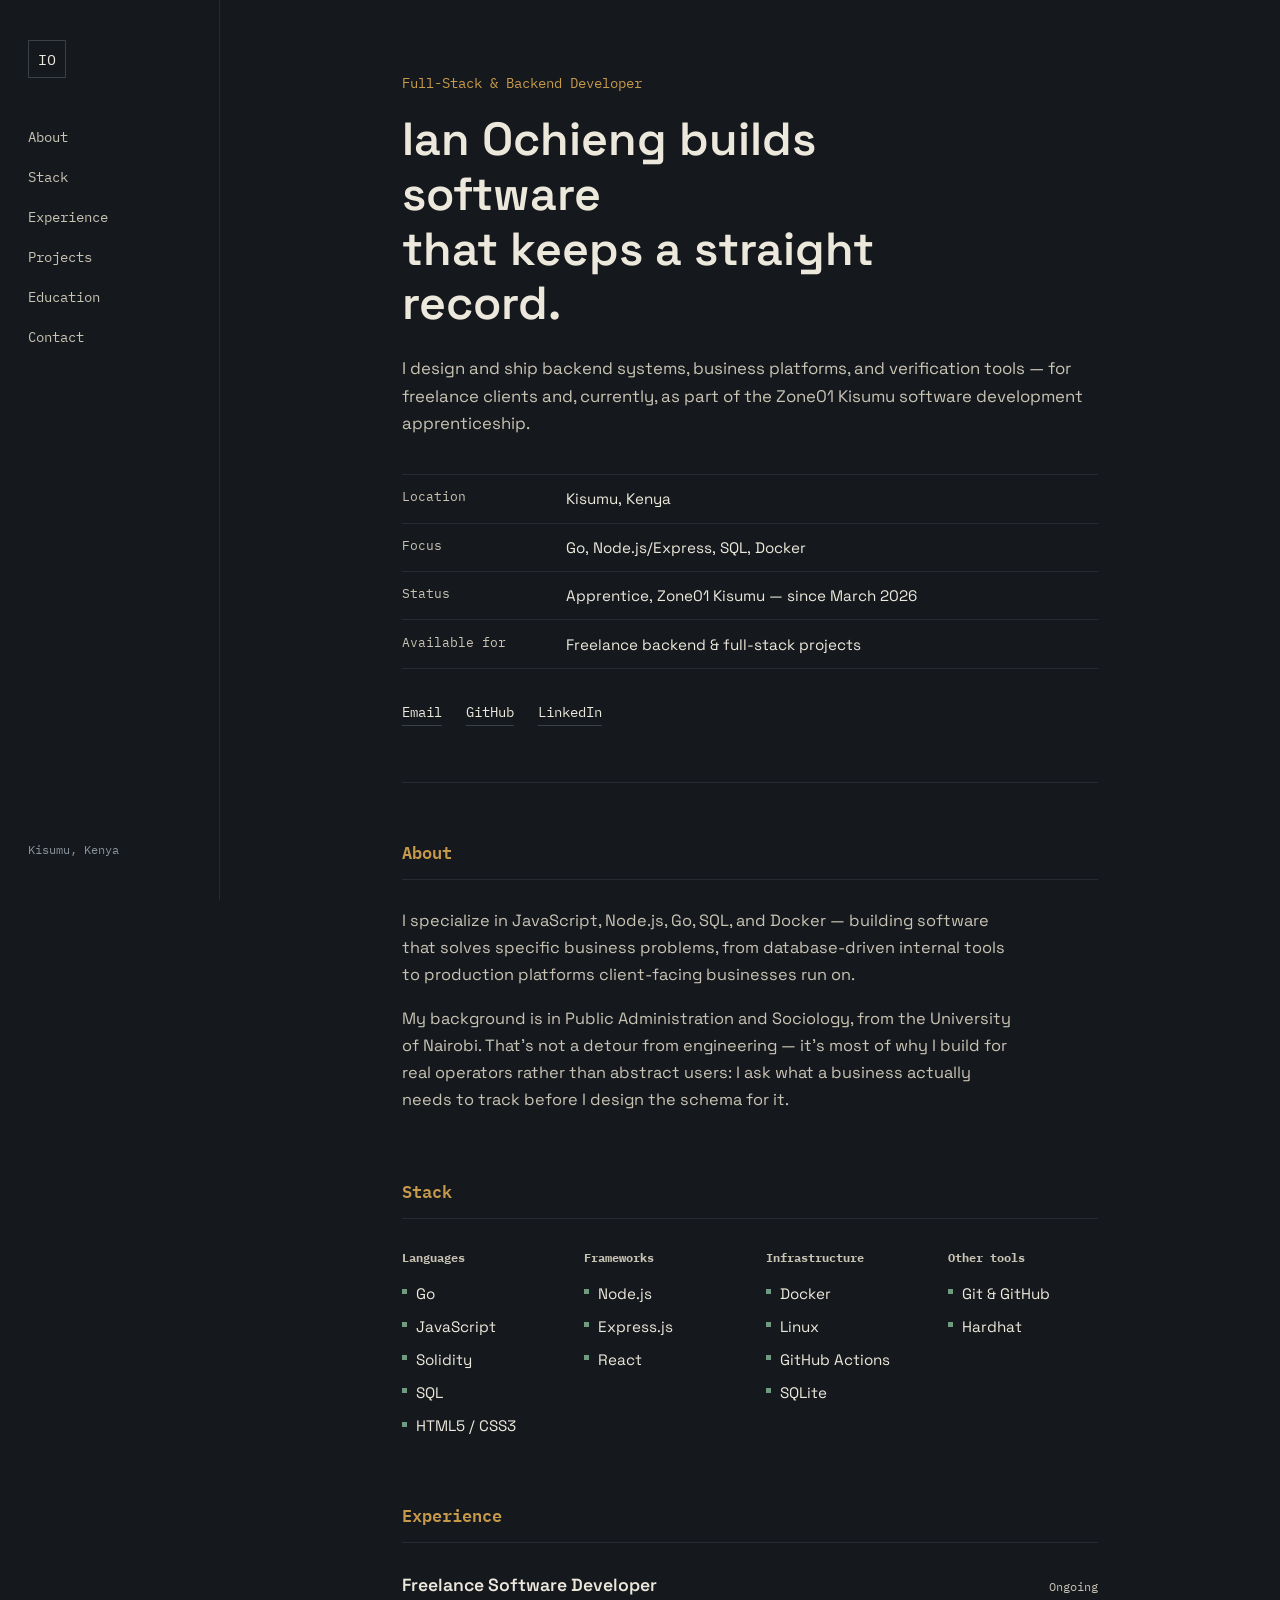
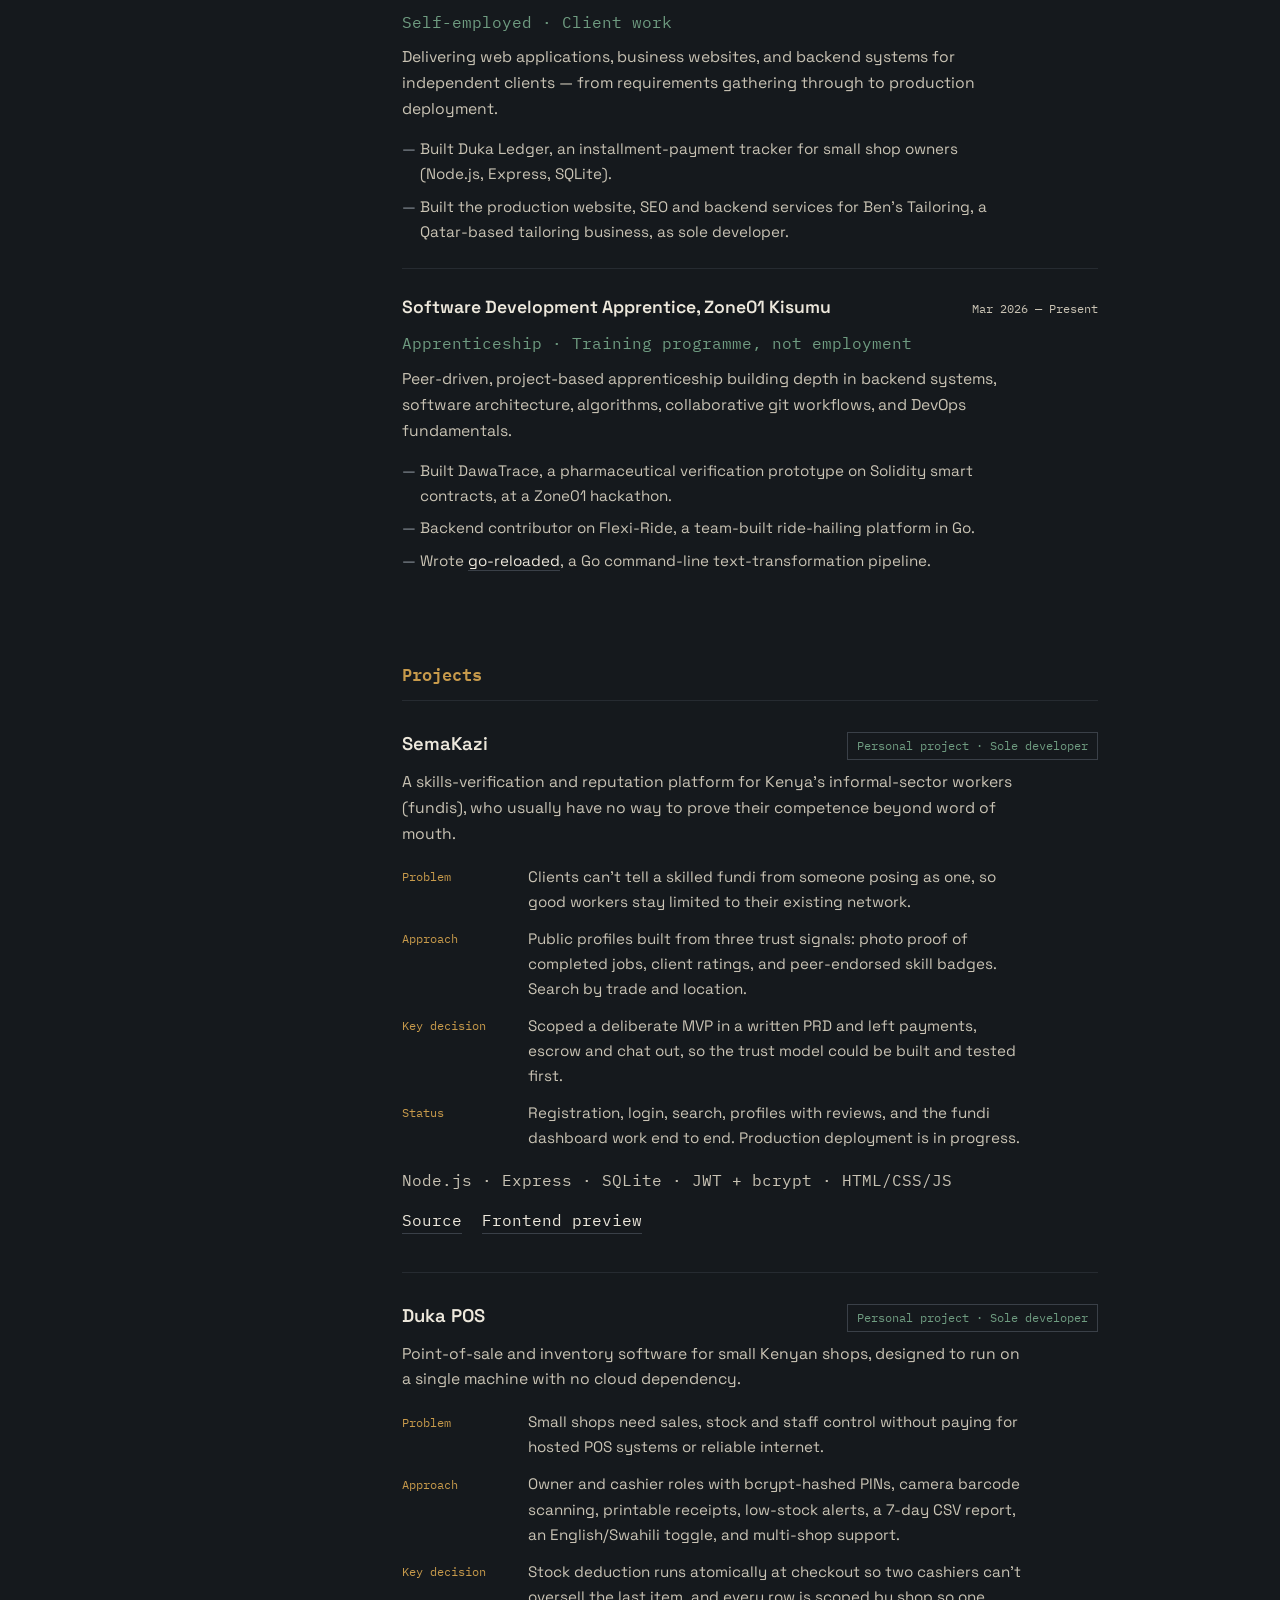
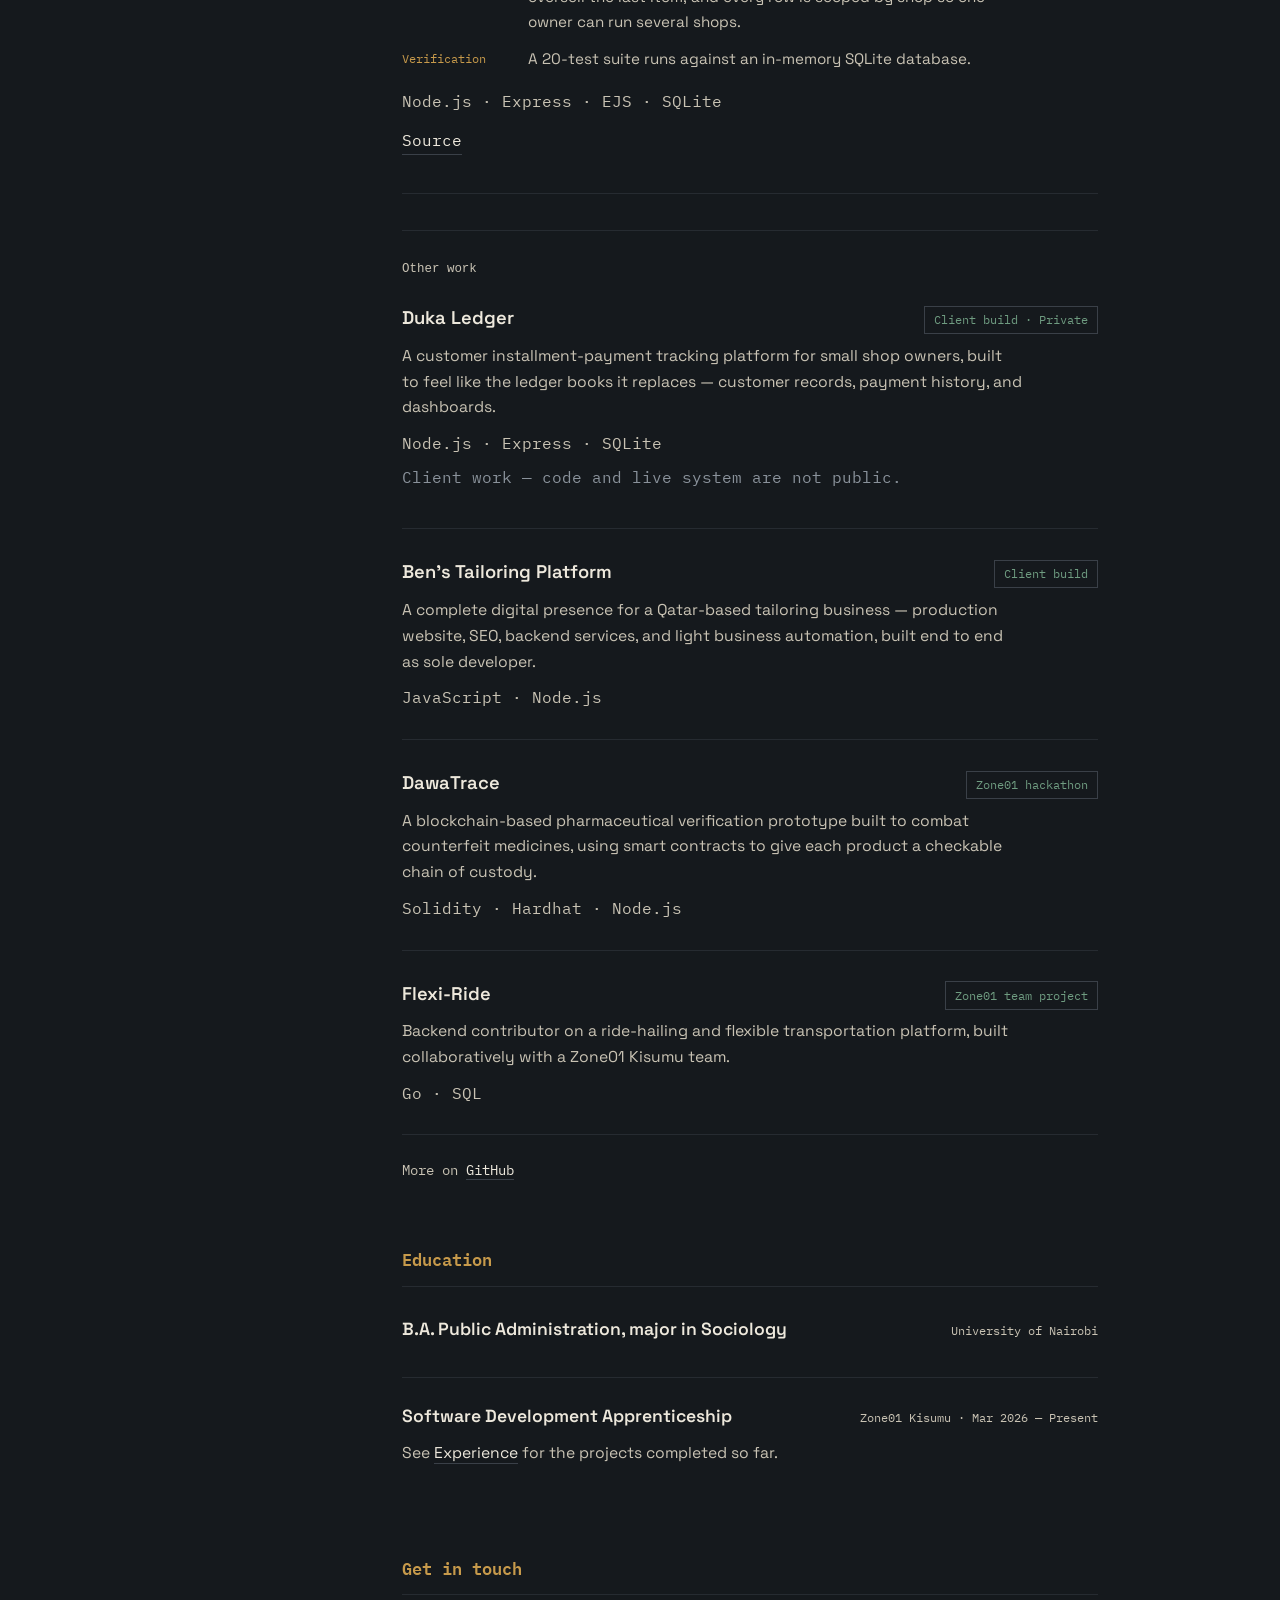
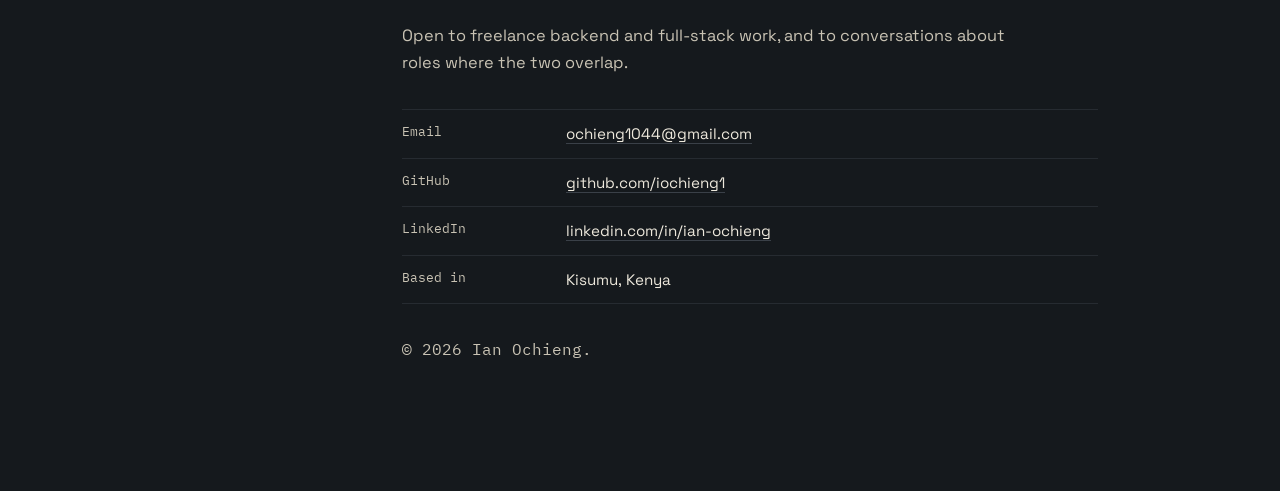
==== commit 60f0894c: "Fix contrast, metadata, README; add case studies and site hygiene - Add a --muted text colour (5.6:1" ====
--- a/index.html
+++ b/index.html
@@ -4,18 +4,53 @@
 <meta charset="UTF-8">
 <meta name="viewport" content="width=device-width, initial-scale=1.0">
 <title>Ian Ochieng — Full-Stack &amp; Backend Developer</title>
+<meta name="description" content="Ian Ochieng is a full-stack and backend developer in Kisumu, Kenya, building Node.js, Go and SQL systems for small businesses and freelance clients.">
+<meta name="author" content="Ian Ochieng">
+<meta name="theme-color" content="#15191d">
+<link rel="canonical" href="https://iochieng1.github.io/My-Blog/">
+
+<meta property="og:type" content="profile">
+<meta property="og:site_name" content="Ian Ochieng">
+<meta property="og:title" content="Ian Ochieng — Full-Stack &amp; Backend Developer">
+<meta property="og:description" content="Backend systems, business platforms and verification tools, built in Kisumu, Kenya. Node.js, Go, SQL, Docker.">
+<meta property="og:url" content="https://iochieng1.github.io/My-Blog/">
+<meta property="og:locale" content="en_GB">
+<meta name="twitter:card" content="summary">
+<meta name="twitter:title" content="Ian Ochieng — Full-Stack &amp; Backend Developer">
+<meta name="twitter:description" content="Backend systems, business platforms and verification tools, built in Kisumu, Kenya.">
+
+<link rel="icon" href="favicon.svg" type="image/svg+xml">
 <link rel="preconnect" href="https://fonts.googleapis.com">
 <link rel="preconnect" href="https://fonts.gstatic.com" crossorigin>
 <link href="https://fonts.googleapis.com/css2?family=Space+Grotesk:wght@400;500;600;700&family=IBM+Plex+Mono:wght@400;500&display=swap" rel="stylesheet">
 <link rel="stylesheet" href="style.css">
+
+<script type="application/ld+json">
+{
+  "@context": "https://schema.org",
+  "@type": "Person",
+  "name": "Ian Ochieng",
+  "jobTitle": "Full-Stack & Backend Developer",
+  "url": "https://iochieng1.github.io/My-Blog/",
+  "email": "mailto:ochieng1044@gmail.com",
+  "address": { "@type": "PostalAddress", "addressLocality": "Kisumu", "addressCountry": "KE" },
+  "alumniOf": { "@type": "CollegeOrUniversity", "name": "University of Nairobi" },
+  "sameAs": [
+    "https://github.com/iochieng1",
+    "https://www.linkedin.com/in/ian-ochieng/"
+  ]
+}
+</script>
 </head>
 <body>
 
+<a class="skip-link" href="#top">Skip to content</a>
+
 <div class="frame">
 
   <aside class="rail">
-    <a class="rail-mark" href="#top">IO</a>
-    <nav class="rail-nav">
+    <a class="rail-mark" href="#top" aria-label="Ian Ochieng — back to top">IO</a>
+    <nav class="rail-nav" aria-label="Sections">
       <a href="#about"><span>About</span></a>
       <a href="#stack"><span>Stack</span></a>
       <a href="#work"><span>Experience</span></a>
@@ -26,7 +61,7 @@
     <div class="rail-foot">Kisumu, Kenya</div>
   </aside>
 
-  <main id="top">
+  <main id="top" tabindex="-1">
 
     <header class="hero">
       <p class="hero-kicker">Full-Stack &amp; Backend Developer</p>
@@ -57,9 +92,9 @@
       </dl>
 
       <div class="hero-links">
-        <a href="mailto:ochieng1044@gmail.com">ochieng1044@gmail.com</a>
-        <a href="https://github.com/iochieng1" target="_blank" rel="noopener">github.com/iochieng1</a>
-        <a href ="https://linkedin.com/in/ian-ochieng">https://linkedin.com/in/ian-ochieng</a>
+        <a href="mailto:ochieng1044@gmail.com">Email</a>
+        <a href="https://github.com/iochieng1" target="_blank" rel="noopener noreferrer">GitHub<span class="sr-only"> (opens in a new tab)</span></a>
+        <a href="https://www.linkedin.com/in/ian-ochieng/" target="_blank" rel="noopener noreferrer">LinkedIn<span class="sr-only"> (opens in a new tab)</span></a>
       </div>
     </header>
 
@@ -128,13 +163,19 @@
           <h3>Freelance Software Developer</h3>
           <span class="entry-date">Ongoing</span>
         </div>
+        <p class="entry-kind">Self-employed · Client work</p>
         <p>
           Delivering web applications, business websites, and backend
           systems for independent clients — from requirements gathering
-          through to production deployment. Recent work spans customer
-          payment tracking, e-commerce-adjacent platforms, and
-          automation for small operators.
+          through to production deployment.
         </p>
+        <ul class="entry-points">
+          <li>Built Duka Ledger, an installment-payment tracker for small
+            shop owners (Node.js, Express, SQLite).</li>
+          <li>Built the production website, SEO and backend services for
+            Ben's Tailoring, a Qatar-based tailoring business, as sole
+            developer.</li>
+        </ul>
       </article>
 
       <article class="entry">
@@ -142,39 +183,116 @@
           <h3>Software Development Apprentice, Zone01 Kisumu</h3>
           <span class="entry-date">Mar 2026 — Present</span>
         </div>
+        <p class="entry-kind">Apprenticeship · Training programme, not employment</p>
         <p>
           Peer-driven, project-based apprenticeship building depth in
           backend systems, software architecture, algorithms,
-          collaborative git workflows, and DevOps fundamentals —
-          alongside hackathon and team-built products.
+          collaborative git workflows, and DevOps fundamentals.
         </p>
+        <ul class="entry-points">
+          <li>Built DawaTrace, a pharmaceutical verification prototype on
+            Solidity smart contracts, at a Zone01 hackathon.</li>
+          <li>Backend contributor on Flexi-Ride, a team-built
+            ride-hailing platform in Go.</li>
+          <li>Wrote <a href="https://github.com/iochieng1/go-reloaded" target="_blank" rel="noopener noreferrer">go-reloaded<span class="sr-only"> (opens in a new tab)</span></a>,
+            a Go command-line text-transformation pipeline.</li>
+        </ul>
       </article>
     </section>
 
     <section id="projects" class="block">
       <h2>Projects</h2>
 
+      <article class="case case-featured">
+        <div class="case-head">
+          <h3>SemaKazi</h3>
+          <span class="case-code">Personal project · Sole developer</span>
+        </div>
+        <p>A skills-verification and reputation platform for Kenya's
+          informal-sector workers (fundis), who usually have no way to
+          prove their competence beyond word of mouth.</p>
+        <dl class="case-detail">
+          <div>
+            <dt>Problem</dt>
+            <dd>Clients can't tell a skilled fundi from someone posing as
+              one, so good workers stay limited to their existing network.</dd>
+          </div>
+          <div>
+            <dt>Approach</dt>
+            <dd>Public profiles built from three trust signals: photo
+              proof of completed jobs, client ratings, and peer-endorsed
+              skill badges. Search by trade and location.</dd>
+          </div>
+          <div>
+            <dt>Key decision</dt>
+            <dd>Scoped a deliberate MVP in a written PRD and left
+              payments, escrow and chat out, so the trust model could be
+              built and tested first.</dd>
+          </div>
+          <div>
+            <dt>Status</dt>
+            <dd>Registration, login, search, profiles with reviews, and
+              the fundi dashboard work end to end. Production deployment
+              is in progress.</dd>
+          </div>
+        </dl>
+        <p class="case-stack">Node.js · Express · SQLite · JWT + bcrypt · HTML/CSS/JS</p>
+        <p class="case-links">
+          <a href="https://github.com/iochieng1/SemaKazi" target="_blank" rel="noopener noreferrer">Source<span class="sr-only"> code for SemaKazi (opens in a new tab)</span></a>
+          <a href="https://iochieng1.github.io/SemaKazi/" target="_blank" rel="noopener noreferrer">Frontend preview<span class="sr-only"> of SemaKazi (opens in a new tab)</span></a>
+        </p>
+      </article>
+
+      <article class="case case-featured">
+        <div class="case-head">
+          <h3>Duka POS</h3>
+          <span class="case-code">Personal project · Sole developer</span>
+        </div>
+        <p>Point-of-sale and inventory software for small Kenyan shops,
+          designed to run on a single machine with no cloud dependency.</p>
+        <dl class="case-detail">
+          <div>
+            <dt>Problem</dt>
+            <dd>Small shops need sales, stock and staff control without
+              paying for hosted POS systems or reliable internet.</dd>
+          </div>
+          <div>
+            <dt>Approach</dt>
+            <dd>Owner and cashier roles with bcrypt-hashed PINs, camera
+              barcode scanning, printable receipts, low-stock alerts, a
+              7-day CSV report, an English/Swahili toggle, and
+              multi-shop support.</dd>
+          </div>
+          <div>
+            <dt>Key decision</dt>
+            <dd>Stock deduction runs atomically at checkout so two
+              cashiers can't oversell the last item, and every row is
+              scoped by shop so one owner can run several shops.</dd>
+          </div>
+          <div>
+            <dt>Verification</dt>
+            <dd>A 20-test suite runs against an in-memory SQLite
+              database.</dd>
+          </div>
+        </dl>
+        <p class="case-stack">Node.js · Express · EJS · SQLite</p>
+        <p class="case-links">
+          <a href="https://github.com/iochieng1/duka-pos" target="_blank" rel="noopener noreferrer">Source<span class="sr-only"> code for Duka POS (opens in a new tab)</span></a>
+        </p>
+      </article>
+
+      <h3 class="subhead">Other work</h3>
+
       <article class="case">
         <div class="case-head">
           <h3>Duka Ledger</h3>
-          <span class="case-code">Client build</span>
+          <span class="case-code">Client build · Private</span>
         </div>
         <p>A customer installment-payment tracking platform for small
           shop owners, built to feel like the ledger books it replaces —
-          customer records, payment history, and dashboards on Node.js,
-          Express, and SQLite.</p>
+          customer records, payment history, and dashboards.</p>
         <p class="case-stack">Node.js · Express · SQLite</p>
-      </article>
-
-      <article class="case">
-        <div class="case-head">
-          <h3>DawaTrace</h3>
-          <span class="case-code">Zone01 hackathon</span>
-        </div>
-        <p>A blockchain-based pharmaceutical verification platform built
-          to combat counterfeit medicines, using smart contracts to give
-          each product a checkable chain of custody.</p>
-        <p class="case-stack">Solidity · Hardhat · Node.js</p>
+        <p class="case-note">Client work — code and live system are not public.</p>
       </article>
 
       <article class="case">
@@ -190,13 +308,13 @@
 
       <article class="case">
         <div class="case-head">
-          <h3>SemaKazi</h3>
-          <span class="case-code">Portfolio build</span>
-        </div>
-        <p>A skills-verification and reputation platform for Kenya's
-          informal-sector workers (fundis) — letting them document and
-          prove real work history to build trust with new clients.</p>
-        <p class="case-stack">Node.js · SQL</p>
+          <h3>DawaTrace</h3>
+          <span class="case-code">Zone01 hackathon</span>
+        </div>
+        <p>A blockchain-based pharmaceutical verification prototype
+          built to combat counterfeit medicines, using smart contracts to
+          give each product a checkable chain of custody.</p>
+        <p class="case-stack">Solidity · Hardhat · Node.js</p>
       </article>
 
       <article class="case">
@@ -209,23 +327,28 @@
           Kisumu team.</p>
         <p class="case-stack">Go · SQL</p>
       </article>
+
+      <p class="more-link">
+        More on <a href="https://github.com/iochieng1?tab=repositories" target="_blank" rel="noopener noreferrer">GitHub<span class="sr-only"> (opens in a new tab)</span></a>
+      </p>
     </section>
 
     <section id="education" class="block">
       <h2>Education</h2>
-
-      <article class="entry">
-        <div class="entry-head">
-          <h3>Software Development Apprenticeship</h3>
-          <span class="entry-date">Zone01 Kisumu — 2026, Present</span>
-        </div>
-      </article>
 
       <article class="entry">
         <div class="entry-head">
           <h3>B.A. Public Administration, major in Sociology</h3>
           <span class="entry-date">University of Nairobi</span>
         </div>
+      </article>
+
+      <article class="entry">
+        <div class="entry-head">
+          <h3>Software Development Apprenticeship</h3>
+          <span class="entry-date">Zone01 Kisumu · Mar 2026 — Present</span>
+        </div>
+        <p>See <a href="#work">Experience</a> for the projects completed so far.</p>
       </article>
     </section>
 
@@ -242,11 +365,11 @@
         </div>
         <div class="ledger-row">
           <dt>GitHub</dt>
-          <dd><a href="https://github.com/iochieng1" target="_blank" rel="noopener">github.com/iochieng1</a></dd>
-        </div>
-        <div class="ledger-row">
-          <dt>linkedin</dt>
-          <dd><a href="https://linkedin.com/in/ian-ochieng">https://linkedin.com/in/ian-ochieng</a></dd>
+          <dd><a href="https://github.com/iochieng1" target="_blank" rel="noopener noreferrer">github.com/iochieng1<span class="sr-only"> (opens in a new tab)</span></a></dd>
+        </div>
+        <div class="ledger-row">
+          <dt>LinkedIn</dt>
+          <dd><a href="https://www.linkedin.com/in/ian-ochieng/" target="_blank" rel="noopener noreferrer">linkedin.com/in/ian-ochieng<span class="sr-only"> (opens in a new tab)</span></a></dd>
         </div>
         <div class="ledger-row">
           <dt>Based in</dt>
@@ -261,4 +384,3 @@
 
 </body>
 </html>
-
--- a/style.css
+++ b/style.css
@@ -7,7 +7,8 @@
   --ink-soft: #1c2126;
   --paper: #ede8dc;
   --paper-dim: #c9c3b4;
-  --rule: #3a4048;
+  --rule: #3a4048;        /* borders only — too dark for text */
+  --muted: #8a929b;       /* small secondary text, 5.6:1 on --ink (WCAG AA) */
   --rule-soft: #262b31;
   --green: #6f9c81;
   --brass: #c79a4b;
@@ -44,6 +45,40 @@
 
 a {
   color: inherit;
+}
+
+/* Accessibility helpers */
+
+.sr-only {
+  position: absolute;
+  width: 1px;
+  height: 1px;
+  padding: 0;
+  margin: -1px;
+  overflow: hidden;
+  clip: rect(0, 0, 0, 0);
+  white-space: nowrap;
+  border: 0;
+}
+
+.skip-link {
+  position: absolute;
+  left: 1rem;
+  top: -3rem;
+  z-index: 10;
+  padding: 0.5rem 0.9rem;
+  background: var(--paper);
+  color: var(--ink);
+  font-family: var(--font-mono);
+  font-size: 0.85rem;
+}
+
+.skip-link:focus {
+  top: 1rem;
+}
+
+main:focus {
+  outline: none;
 }
 
 a:focus-visible,
@@ -134,7 +169,7 @@
   margin-top: auto;
   font-family: var(--font-mono);
   font-size: 0.75rem;
-  color: var(--rule);
+  color: var(--muted);
 }
 
 main {
@@ -345,6 +380,52 @@
   font-size: 0.98rem;
 }
 
+.entry-kind {
+  font-family: var(--font-mono);
+  font-size: 0.75rem;
+  color: var(--green) !important;
+  margin-bottom: 0.6rem;
+}
+
+.entry-points {
+  list-style: none;
+  margin-top: 0.85rem;
+  max-width: var(--measure);
+  display: flex;
+  flex-direction: column;
+  gap: 0.45rem;
+}
+
+.entry-points li {
+  color: var(--paper-dim);
+  font-size: 0.95rem;
+  padding-left: 1.1rem;
+  position: relative;
+}
+
+.entry-points li::before {
+  content: "—";
+  position: absolute;
+  left: 0;
+  color: var(--muted);
+}
+
+.entry a,
+.case-links a,
+.more-link a {
+  color: var(--paper);
+  text-decoration: none;
+  border-bottom: 1px solid var(--rule);
+  transition: border-color 0.2s ease, color 0.2s ease;
+}
+
+.entry a:hover,
+.case-links a:hover,
+.more-link a:hover {
+  color: var(--green);
+  border-color: var(--green);
+}
+
 /* Projects / case entries */
 
 .case {
@@ -398,6 +479,68 @@
   margin-bottom: 0 !important;
 }
 
+.case-detail {
+  margin: 1rem 0 1.1rem;
+  max-width: var(--measure);
+  display: grid;
+  gap: 0.75rem;
+}
+
+.case-detail > div {
+  display: grid;
+  grid-template-columns: 110px 1fr;
+  gap: 1rem;
+}
+
+.case-detail dt {
+  font-family: var(--font-mono);
+  font-size: 0.75rem;
+  color: var(--brass);
+  padding-top: 0.2rem;
+}
+
+.case-detail dd {
+  color: var(--paper-dim);
+  font-size: 0.95rem;
+}
+
+.case-links {
+  display: flex;
+  gap: 1.25rem;
+  flex-wrap: wrap;
+  margin-top: 0.85rem;
+  font-family: var(--font-mono);
+  font-size: 0.82rem;
+}
+
+.case-note {
+  font-family: var(--font-mono);
+  font-size: 0.75rem;
+  color: var(--muted) !important;
+  margin-top: 0.5rem;
+}
+
+.subhead {
+  font-family: var(--font-mono);
+  font-size: 0.78rem;
+  font-weight: 500;
+  color: var(--paper-dim);
+  margin: 2.25rem 0 0.5rem;
+  padding-top: 1.75rem;
+  border-top: 1px solid var(--rule-soft);
+}
+
+.subhead + .case {
+  padding-top: 1rem;
+}
+
+.more-link {
+  margin-top: 1.5rem;
+  font-family: var(--font-mono);
+  font-size: 0.85rem;
+  color: var(--paper-dim);
+}
+
 /* Contact */
 
 .contact {
@@ -415,7 +558,7 @@
   margin-top: 2rem;
   font-family: var(--font-mono);
   font-size: 0.75rem;
-  color: var(--rule);
+  color: var(--muted);
   max-width: none !important;
 }
 
@@ -439,11 +582,15 @@
     border-bottom: 1px solid var(--rule-soft);
   }
 
+  .rail {
+    flex-wrap: wrap;
+    gap: 1rem;
+  }
+
   .rail-nav {
     flex-direction: row;
     flex-wrap: wrap;
-    gap: 1rem;
-    overflow-x: auto;
+    gap: 0.6rem 1rem;
   }
 
   .rail-foot {
@@ -454,7 +601,8 @@
     padding: 3rem 1.5rem 4rem;
   }
 
-  .ledger-row {
+  .ledger-row,
+  .case-detail > div {
     grid-template-columns: 1fr;
     gap: 0.25rem;
   }
@@ -465,3 +613,46 @@
     max-width: none;
   }
 }
+
+/* =====================================================
+   PRINT — so the page doubles as a CV
+===================================================== */
+
+@media print {
+  :root {
+    --ink: #fff;
+    --paper: #111;
+    --paper-dim: #333;
+    --muted: #555;
+    --rule-soft: #ccc;
+    --green: #111;
+    --brass: #111;
+  }
+
+  .rail,
+  .skip-link {
+    display: none;
+  }
+
+  .frame {
+    display: block;
+  }
+
+  main {
+    padding: 0;
+    width: 100%;
+  }
+
+  .hero {
+    animation: none;
+  }
+
+  .case,
+  .entry {
+    break-inside: avoid;
+  }
+
+  .case-links a[href^="http"]::after {
+    content: " (" attr(href) ")";
+  }
+}
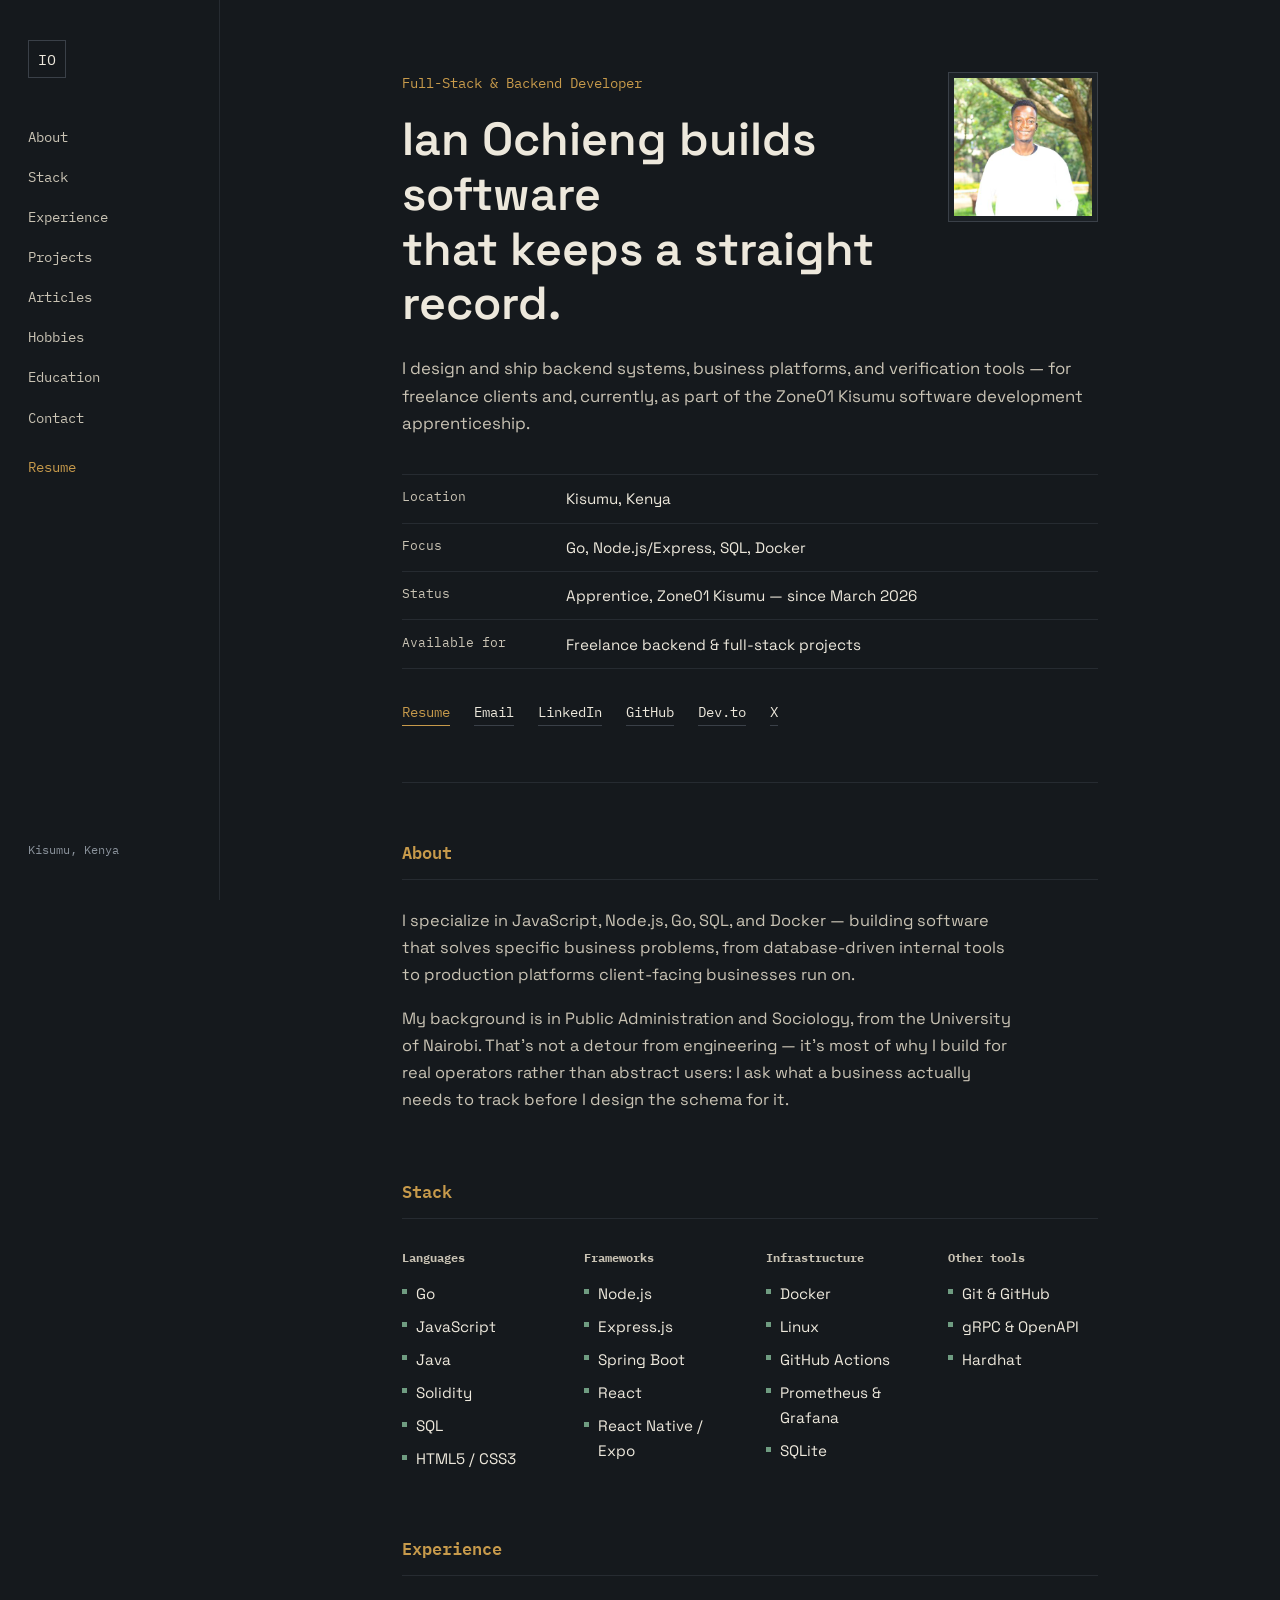
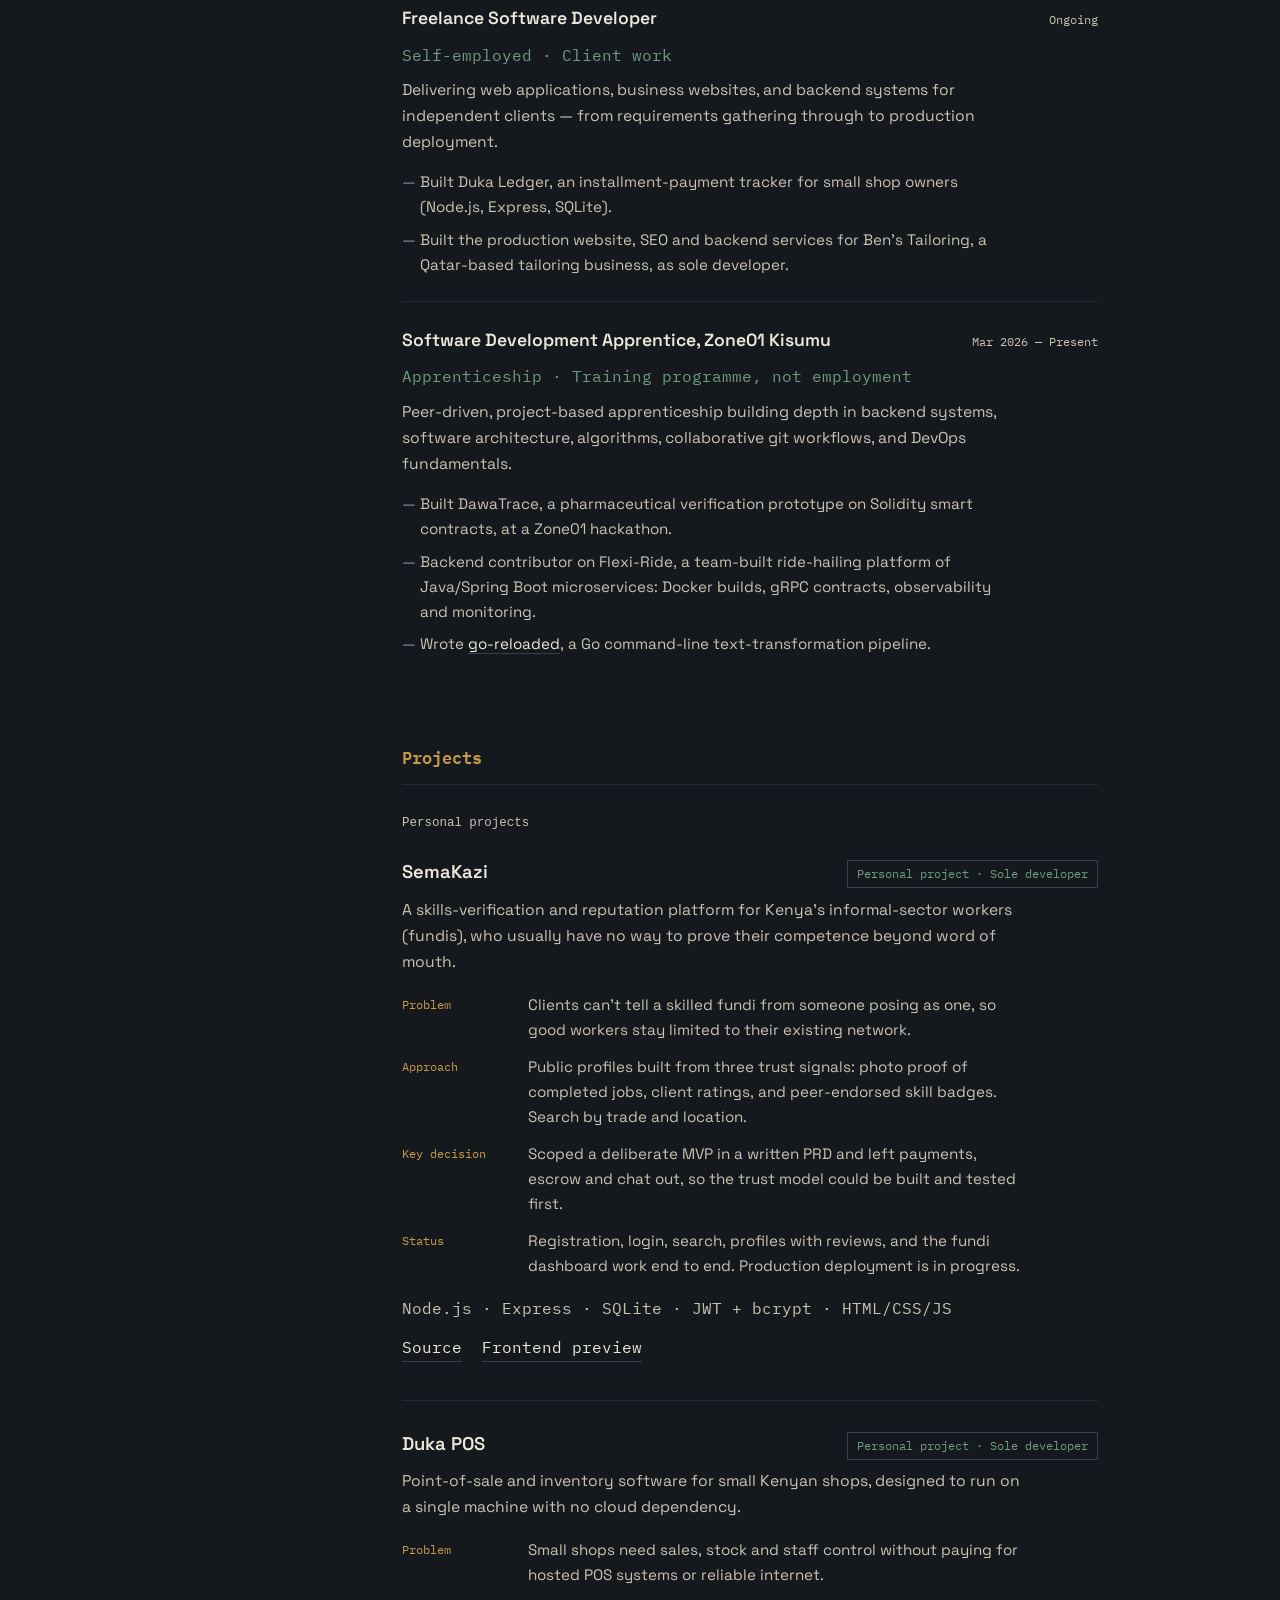
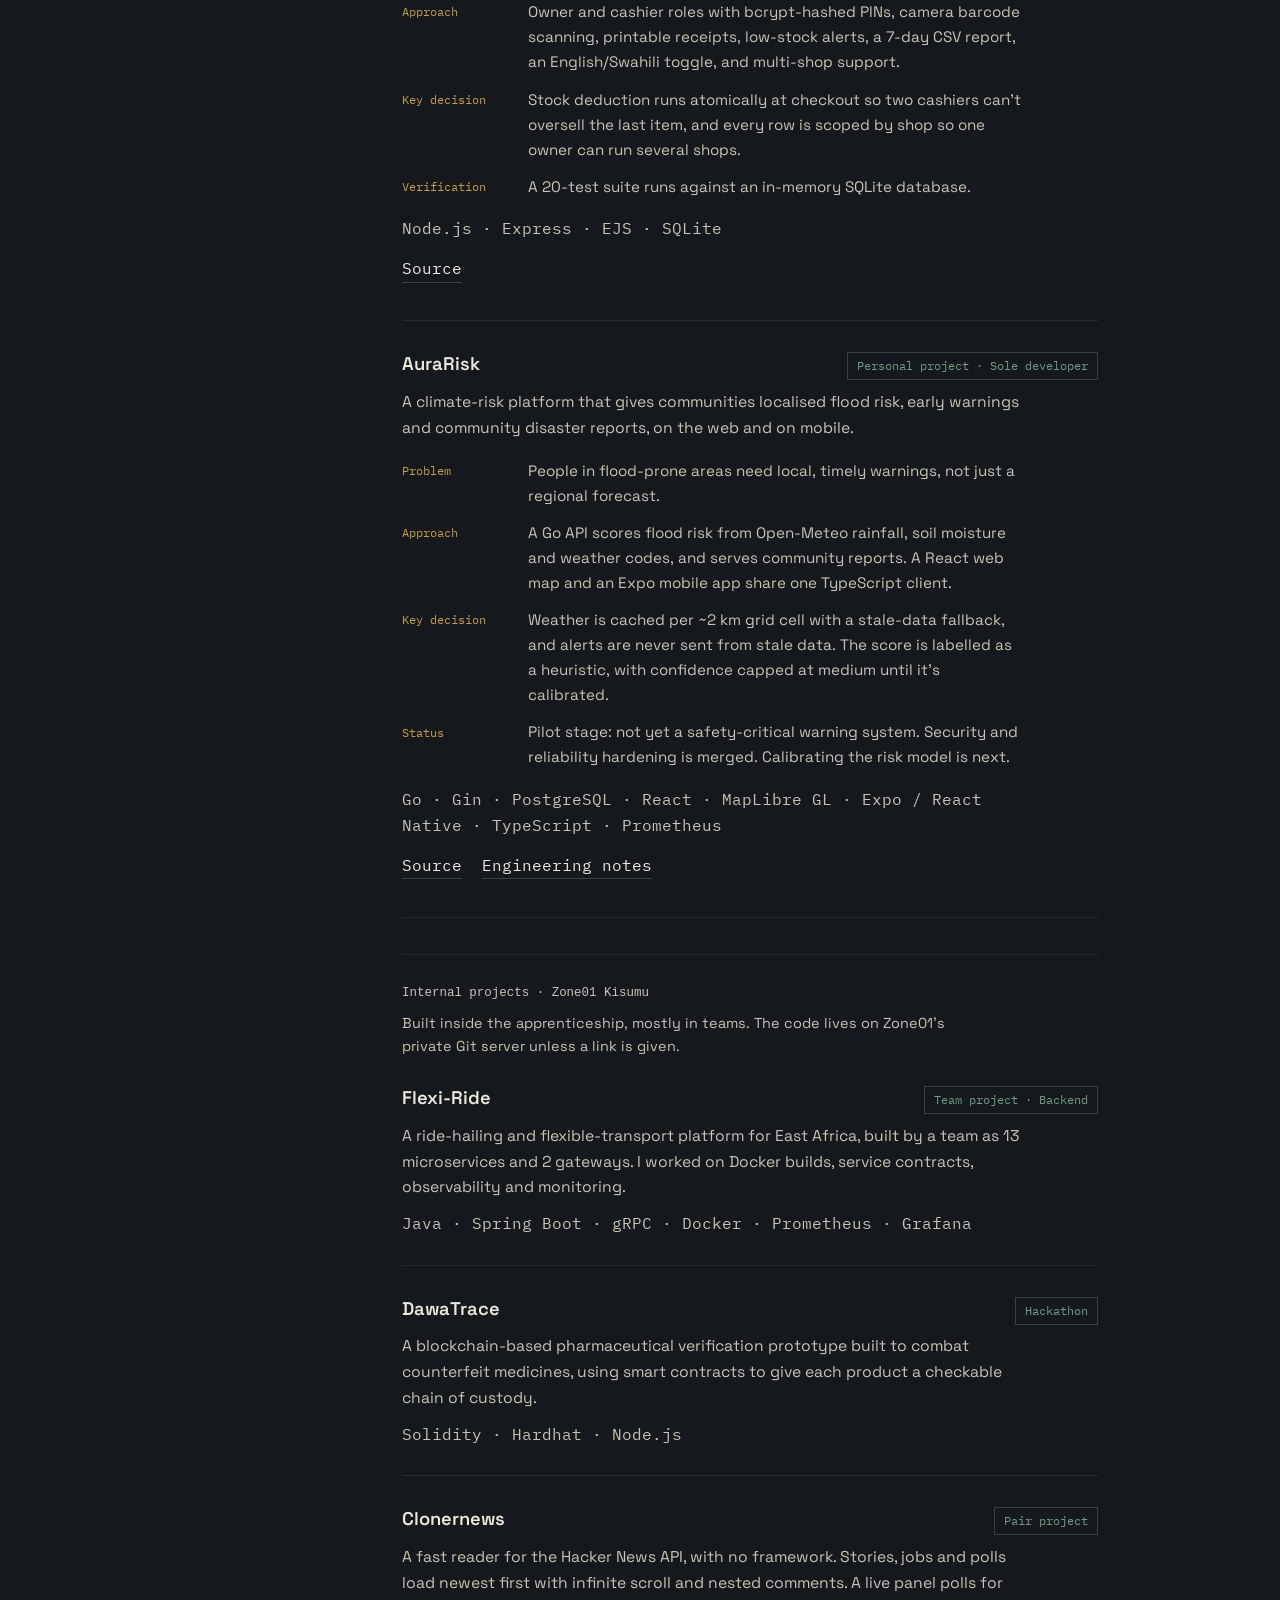
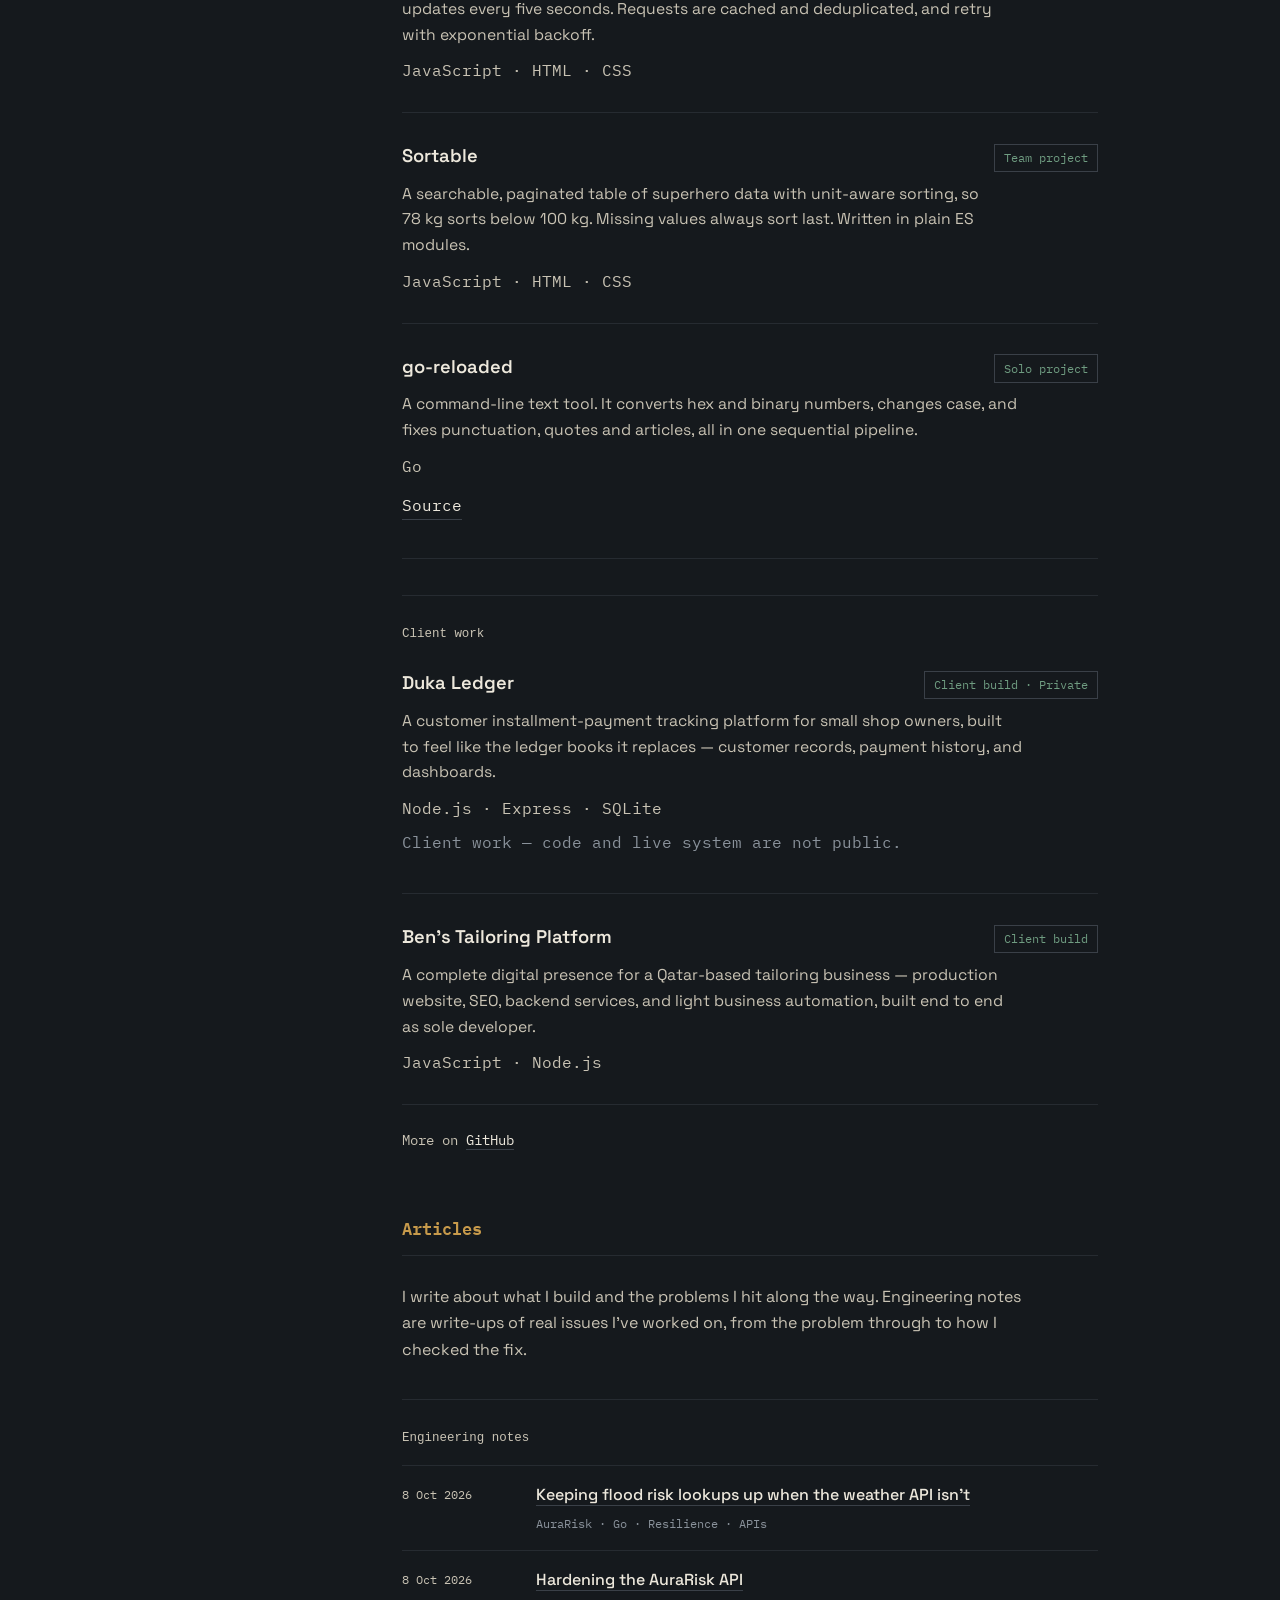
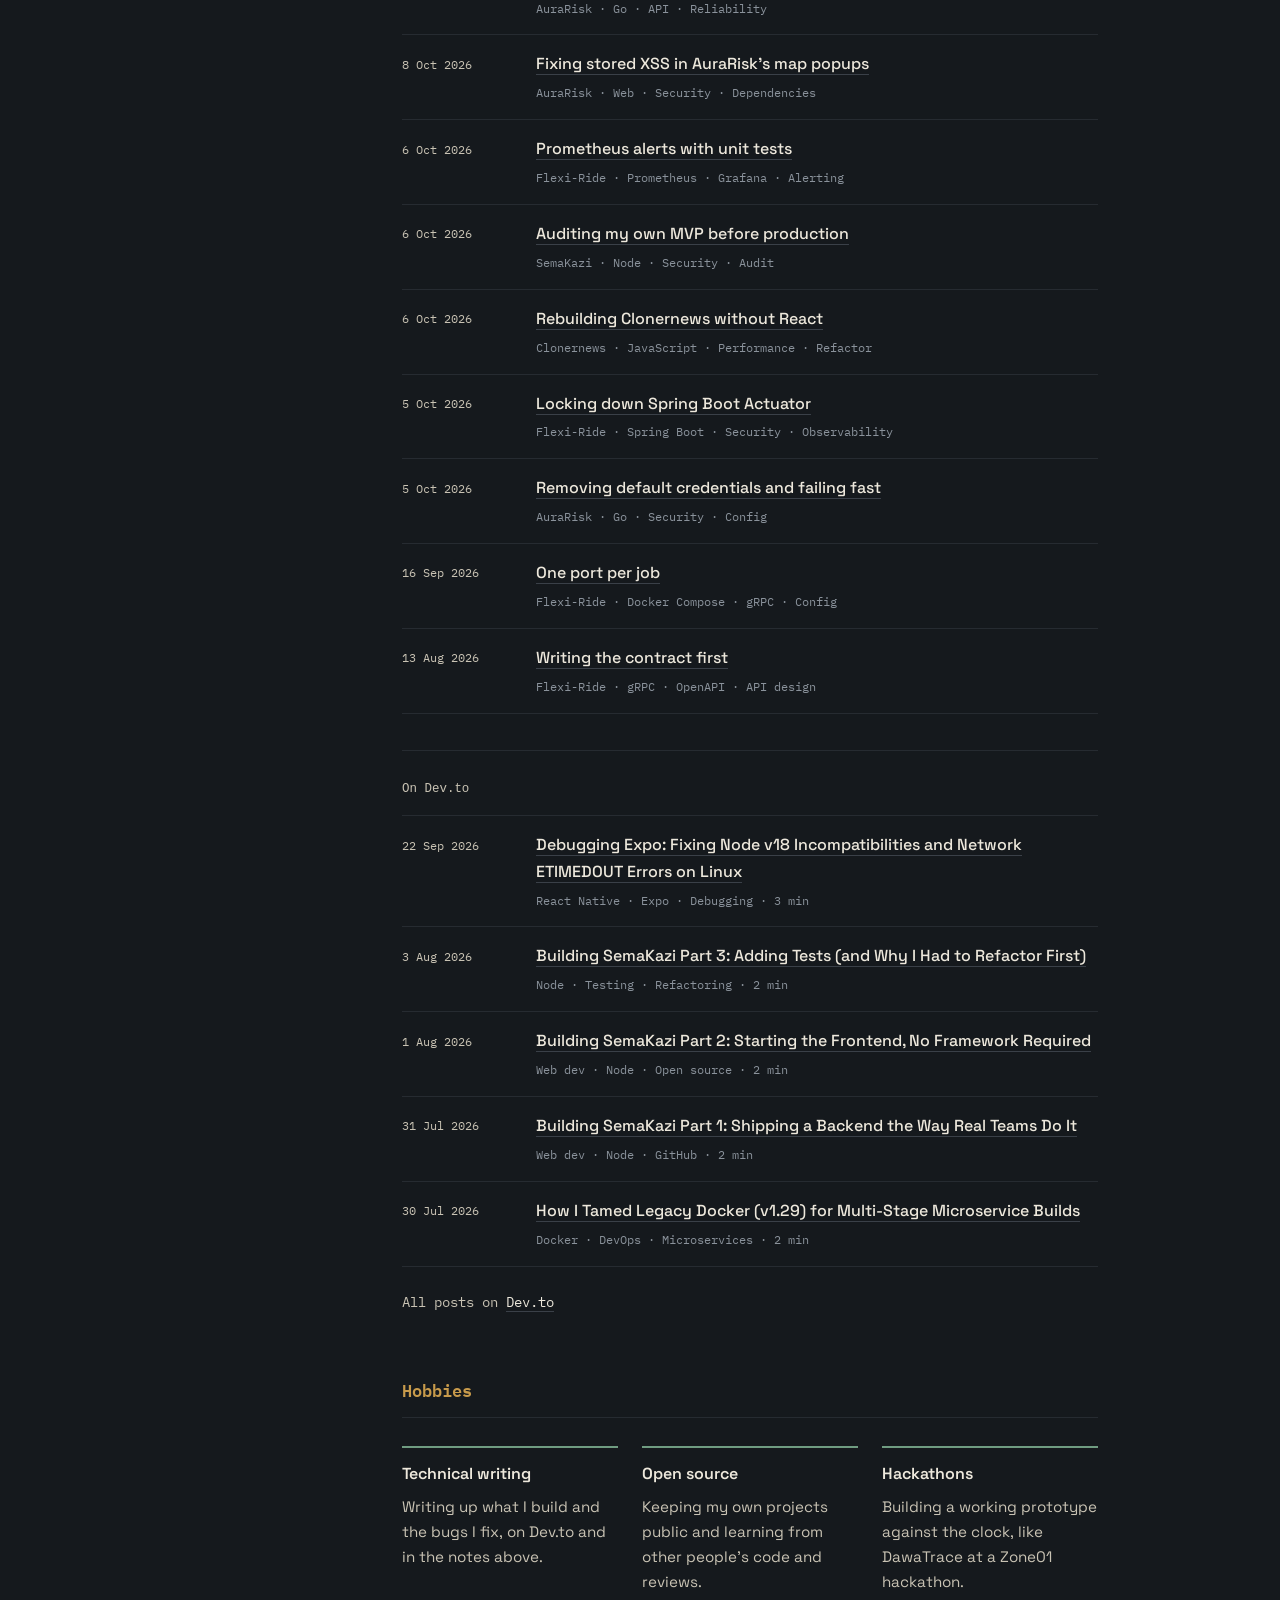
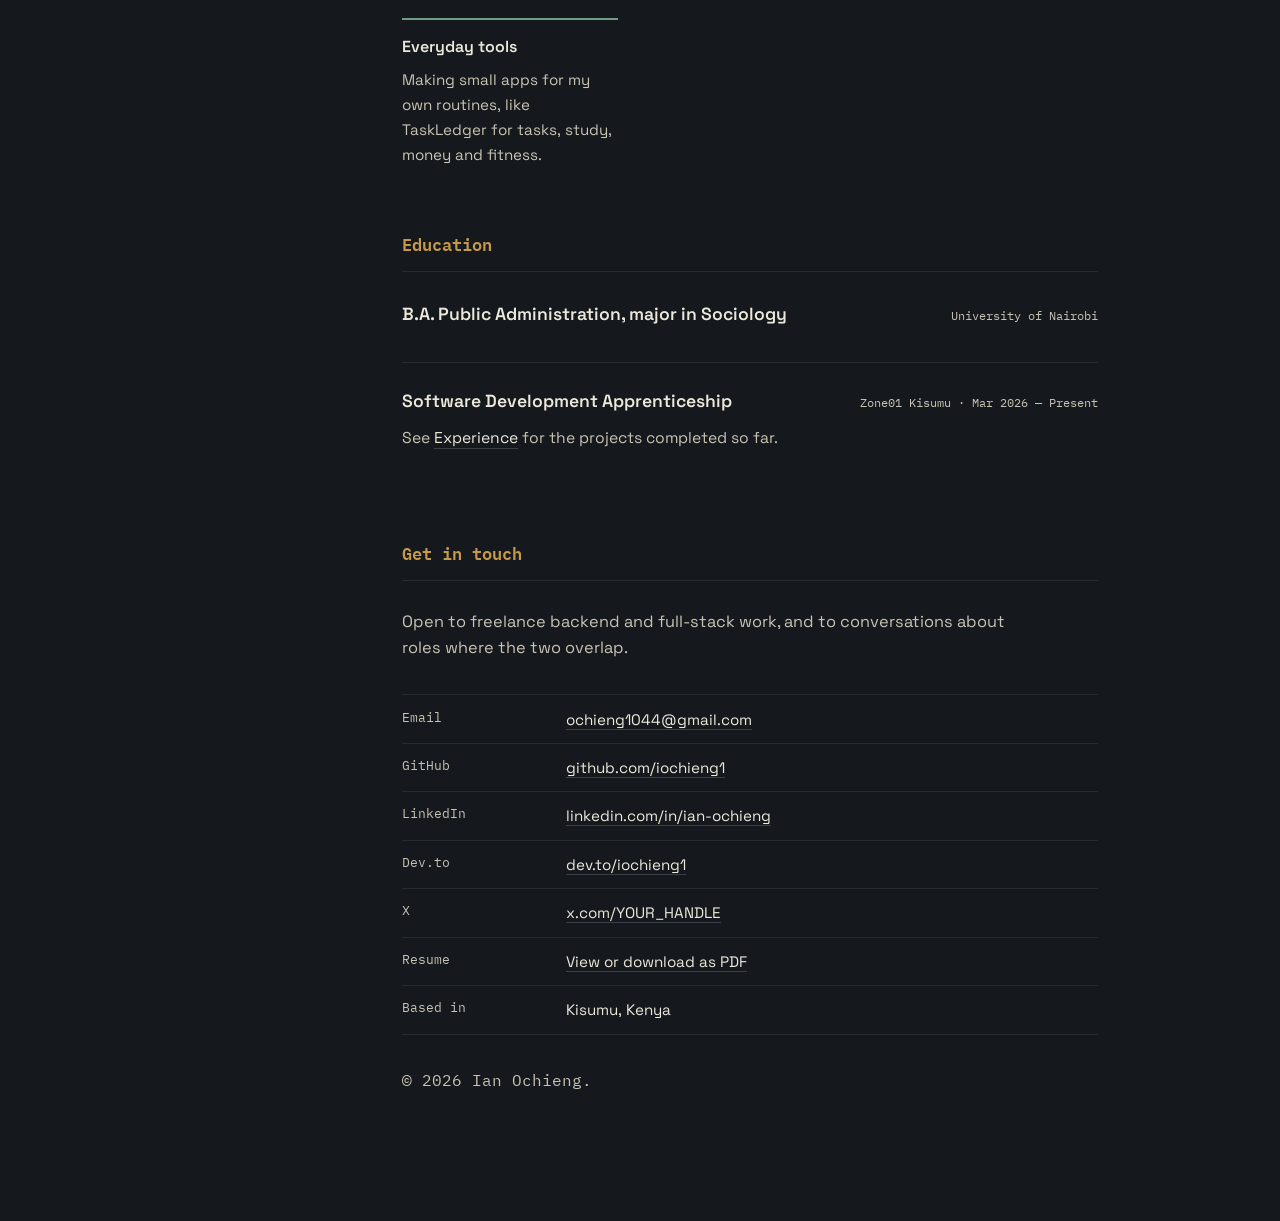
==== commit a38e2da9: "Revamp portfolio: photo, resume, articles, hobbies and socials - Add a professional photo to the her" ====
--- a/index.html
+++ b/index.html
@@ -15,6 +15,8 @@
 <meta property="og:description" content="Backend systems, business platforms and verification tools, built in Kisumu, Kenya. Node.js, Go, SQL, Docker.">
 <meta property="og:url" content="https://iochieng1.github.io/My-Blog/">
 <meta property="og:locale" content="en_GB">
+<meta property="og:image" content="https://iochieng1.github.io/My-Blog/img/ian-ochieng.jpg">
+<meta property="og:image:alt" content="Portrait of Ian Ochieng">
 <meta name="twitter:card" content="summary">
 <meta name="twitter:title" content="Ian Ochieng — Full-Stack &amp; Backend Developer">
 <meta name="twitter:description" content="Backend systems, business platforms and verification tools, built in Kisumu, Kenya.">
@@ -32,12 +34,14 @@
   "name": "Ian Ochieng",
   "jobTitle": "Full-Stack & Backend Developer",
   "url": "https://iochieng1.github.io/My-Blog/",
+  "image": "https://iochieng1.github.io/My-Blog/img/ian-ochieng.jpg",
   "email": "mailto:ochieng1044@gmail.com",
   "address": { "@type": "PostalAddress", "addressLocality": "Kisumu", "addressCountry": "KE" },
   "alumniOf": { "@type": "CollegeOrUniversity", "name": "University of Nairobi" },
   "sameAs": [
     "https://github.com/iochieng1",
-    "https://www.linkedin.com/in/ian-ochieng/"
+    "https://www.linkedin.com/in/ian-ochieng/",
+    "https://dev.to/iochieng1"
   ]
 }
 </script>
@@ -55,8 +59,11 @@
       <a href="#stack"><span>Stack</span></a>
       <a href="#work"><span>Experience</span></a>
       <a href="#projects"><span>Projects</span></a>
+      <a href="#articles"><span>Articles</span></a>
+      <a href="#hobbies"><span>Hobbies</span></a>
       <a href="#education"><span>Education</span></a>
       <a href="#contact"><span>Contact</span></a>
+      <a class="rail-cta" href="resume.html"><span>Resume</span></a>
     </nav>
     <div class="rail-foot">Kisumu, Kenya</div>
   </aside>
@@ -64,8 +71,13 @@
   <main id="top" tabindex="-1">
 
     <header class="hero">
-      <p class="hero-kicker">Full-Stack &amp; Backend Developer</p>
-      <h1>Ian Ochieng builds software<br>that keeps a straight record.</h1>
+      <div class="hero-top">
+        <div class="hero-intro">
+          <p class="hero-kicker">Full-Stack &amp; Backend Developer</p>
+          <h1>Ian Ochieng builds software<br>that keeps a straight record.</h1>
+        </div>
+        <img class="portrait" src="img/ian-ochieng.jpg" width="400" height="400" alt="Ian Ochieng, smiling, outdoors under a tree">
+      </div>
       <p class="hero-lede">
         I design and ship backend systems, business platforms, and
         verification tools — for freelance clients and, currently,
@@ -92,9 +104,13 @@
       </dl>
 
       <div class="hero-links">
+        <a class="hero-cta" href="resume.html">Resume</a>
         <a href="mailto:ochieng1044@gmail.com">Email</a>
+        <a href="https://www.linkedin.com/in/ian-ochieng/" target="_blank" rel="noopener noreferrer">LinkedIn<span class="sr-only"> (opens in a new tab)</span></a>
         <a href="https://github.com/iochieng1" target="_blank" rel="noopener noreferrer">GitHub<span class="sr-only"> (opens in a new tab)</span></a>
-        <a href="https://www.linkedin.com/in/ian-ochieng/" target="_blank" rel="noopener noreferrer">LinkedIn<span class="sr-only"> (opens in a new tab)</span></a>
+        <a href="https://dev.to/iochieng1" target="_blank" rel="noopener noreferrer">Dev.to<span class="sr-only"> (opens in a new tab)</span></a>
+        <!-- TODO: replace YOUR_HANDLE with your X handle -->
+        <a href="https://x.com/YOUR_HANDLE" target="_blank" rel="noopener noreferrer">X<span class="sr-only"> (opens in a new tab)</span></a>
       </div>
     </header>
 
@@ -123,6 +139,7 @@
           <ul>
             <li>Go</li>
             <li>JavaScript</li>
+            <li>Java</li>
             <li>Solidity</li>
             <li>SQL</li>
             <li>HTML5 / CSS3</li>
@@ -133,7 +150,9 @@
           <ul>
             <li>Node.js</li>
             <li>Express.js</li>
+            <li>Spring Boot</li>
             <li>React</li>
+            <li>React Native / Expo</li>
           </ul>
         </div>
         <div class="stack-group">
@@ -142,6 +161,7 @@
             <li>Docker</li>
             <li>Linux</li>
             <li>GitHub Actions</li>
+            <li>Prometheus &amp; Grafana</li>
             <li>SQLite</li>
           </ul>
         </div>
@@ -149,6 +169,7 @@
           <h3>Other tools</h3>
           <ul>
             <li>Git &amp; GitHub</li>
+            <li>gRPC &amp; OpenAPI</li>
             <li>Hardhat</li>
           </ul>
         </div>
@@ -193,7 +214,8 @@
           <li>Built DawaTrace, a pharmaceutical verification prototype on
             Solidity smart contracts, at a Zone01 hackathon.</li>
           <li>Backend contributor on Flexi-Ride, a team-built
-            ride-hailing platform in Go.</li>
+            ride-hailing platform of Java/Spring Boot microservices:
+            Docker builds, gRPC contracts, observability and monitoring.</li>
           <li>Wrote <a href="https://github.com/iochieng1/go-reloaded" target="_blank" rel="noopener noreferrer">go-reloaded<span class="sr-only"> (opens in a new tab)</span></a>,
             a Go command-line text-transformation pipeline.</li>
         </ul>
@@ -202,6 +224,8 @@
 
     <section id="projects" class="block">
       <h2>Projects</h2>
+
+      <h3 class="subhead" id="personal-projects">Personal projects</h3>
 
       <article class="case case-featured">
         <div class="case-head">
@@ -281,7 +305,113 @@
         </p>
       </article>
 
-      <h3 class="subhead">Other work</h3>
+      <article class="case case-featured">
+        <div class="case-head">
+          <h3>AuraRisk</h3>
+          <span class="case-code">Personal project · Sole developer</span>
+        </div>
+        <p>A climate-risk platform that gives communities localised flood
+          risk, early warnings and community disaster reports, on the web
+          and on mobile.</p>
+        <dl class="case-detail">
+          <div>
+            <dt>Problem</dt>
+            <dd>People in flood-prone areas need local, timely warnings,
+              not just a regional forecast.</dd>
+          </div>
+          <div>
+            <dt>Approach</dt>
+            <dd>A Go API scores flood risk from Open-Meteo rainfall, soil
+              moisture and weather codes, and serves community reports. A
+              React web map and an Expo mobile app share one TypeScript
+              client.</dd>
+          </div>
+          <div>
+            <dt>Key decision</dt>
+            <dd>Weather is cached per ~2&nbsp;km grid cell with a
+              stale-data fallback, and alerts are never sent from stale
+              data. The score is labelled as a heuristic, with confidence
+              capped at medium until it's calibrated.</dd>
+          </div>
+          <div>
+            <dt>Status</dt>
+            <dd>Pilot stage: not yet a safety-critical warning system.
+              Security and reliability hardening is merged. Calibrating the
+              risk model is next.</dd>
+          </div>
+        </dl>
+        <p class="case-stack">Go · Gin · PostgreSQL · React · MapLibre GL · Expo / React Native · TypeScript · Prometheus</p>
+        <p class="case-links">
+          <a href="https://github.com/iochieng1/Aura-Risk" target="_blank" rel="noopener noreferrer">Source<span class="sr-only"> code for AuraRisk (opens in a new tab)</span></a>
+          <a href="#engineering-notes">Engineering notes</a>
+        </p>
+      </article>
+
+      <h3 class="subhead" id="internal-projects">Internal projects · Zone01 Kisumu</h3>
+      <p class="subhead-note">Built inside the apprenticeship, mostly in teams. The code
+        lives on Zone01's private Git server unless a link is given.</p>
+
+      <article class="case">
+        <div class="case-head">
+          <h3>Flexi-Ride</h3>
+          <span class="case-code">Team project · Backend</span>
+        </div>
+        <p>A ride-hailing and flexible-transport platform for East Africa,
+          built by a team as 13 microservices and 2 gateways. I worked on
+          Docker builds, service contracts, observability and monitoring.</p>
+        <p class="case-stack">Java · Spring Boot · gRPC · Docker · Prometheus · Grafana</p>
+      </article>
+
+      <article class="case">
+        <div class="case-head">
+          <h3>DawaTrace</h3>
+          <span class="case-code">Hackathon</span>
+        </div>
+        <p>A blockchain-based pharmaceutical verification prototype
+          built to combat counterfeit medicines, using smart contracts to
+          give each product a checkable chain of custody.</p>
+        <p class="case-stack">Solidity · Hardhat · Node.js</p>
+      </article>
+
+      <article class="case">
+        <div class="case-head">
+          <h3>Clonernews</h3>
+          <span class="case-code">Pair project</span>
+        </div>
+        <p>A fast reader for the Hacker News API, with no framework.
+          Stories, jobs and polls load newest first with infinite scroll and
+          nested comments. A live panel polls for updates every five seconds.
+          Requests are cached and deduplicated, and retry with exponential
+          backoff.</p>
+        <p class="case-stack">JavaScript · HTML · CSS</p>
+      </article>
+
+      <article class="case">
+        <div class="case-head">
+          <h3>Sortable</h3>
+          <span class="case-code">Team project</span>
+        </div>
+        <p>A searchable, paginated table of superhero data with
+          unit-aware sorting, so 78&nbsp;kg sorts below 100&nbsp;kg.
+          Missing values always sort last. Written in plain ES modules.</p>
+        <p class="case-stack">JavaScript · HTML · CSS</p>
+      </article>
+
+      <article class="case">
+        <div class="case-head">
+          <h3>go-reloaded</h3>
+          <span class="case-code">Solo project</span>
+        </div>
+        <p>A command-line text tool. It converts hex and binary numbers,
+          changes case, and fixes punctuation, quotes and articles, all in
+          one sequential pipeline.</p>
+        <p class="case-stack">Go</p>
+        <p class="case-links">
+          <a href="https://github.com/iochieng1/go-reloaded" target="_blank" rel="noopener noreferrer">Source<span class="sr-only"> code for go-reloaded (opens in a new tab)</span></a>
+        </p>
+      </article>
+
+      <h3 class="subhead" id="client-work">Client work</h3>
 
       <article class="case">
         <div class="case-head">
@@ -306,31 +436,154 @@
         <p class="case-stack">JavaScript · Node.js</p>
       </article>
 
-      <article class="case">
-        <div class="case-head">
-          <h3>DawaTrace</h3>
-          <span class="case-code">Zone01 hackathon</span>
-        </div>
-        <p>A blockchain-based pharmaceutical verification prototype
-          built to combat counterfeit medicines, using smart contracts to
-          give each product a checkable chain of custody.</p>
-        <p class="case-stack">Solidity · Hardhat · Node.js</p>
-      </article>
-
-      <article class="case">
-        <div class="case-head">
-          <h3>Flexi-Ride</h3>
-          <span class="case-code">Zone01 team project</span>
-        </div>
-        <p>Backend contributor on a ride-hailing and flexible
-          transportation platform, built collaboratively with a Zone01
-          Kisumu team.</p>
-        <p class="case-stack">Go · SQL</p>
-      </article>
-
       <p class="more-link">
         More on <a href="https://github.com/iochieng1?tab=repositories" target="_blank" rel="noopener noreferrer">GitHub<span class="sr-only"> (opens in a new tab)</span></a>
       </p>
+    </section>
+
+    <section id="articles" class="block">
+      <h2>Articles</h2>
+      <p class="block-lede">I write about what I build and the problems I hit
+        along the way. Engineering notes are write-ups of real issues I've
+        worked on, from the problem through to how I checked the fix.</p>
+
+      <h3 class="subhead" id="engineering-notes">Engineering notes</h3>
+      <ol class="article-list">
+        <li class="article">
+          <time class="article-date" datetime="2026-10-08">8 Oct 2026</time>
+          <div>
+            <a class="article-title" href="articles/aurarisk-weather-resilience.html">Keeping flood risk lookups up when the weather API isn't</a>
+            <p class="article-meta">AuraRisk · Go · Resilience · APIs</p>
+          </div>
+        </li>
+        <li class="article">
+          <time class="article-date" datetime="2026-10-08">8 Oct 2026</time>
+          <div>
+            <a class="article-title" href="articles/aurarisk-api-hardening.html">Hardening the AuraRisk API</a>
+            <p class="article-meta">AuraRisk · Go · API · Reliability</p>
+          </div>
+        </li>
+        <li class="article">
+          <time class="article-date" datetime="2026-10-08">8 Oct 2026</time>
+          <div>
+            <a class="article-title" href="articles/aurarisk-map-popup-xss.html">Fixing stored XSS in AuraRisk's map popups</a>
+            <p class="article-meta">AuraRisk · Web · Security · Dependencies</p>
+          </div>
+        </li>
+        <li class="article">
+          <time class="article-date" datetime="2026-10-06">6 Oct 2026</time>
+          <div>
+            <a class="article-title" href="articles/flexiride-prometheus-grafana.html">Prometheus alerts with unit tests</a>
+            <p class="article-meta">Flexi-Ride · Prometheus · Grafana · Alerting</p>
+          </div>
+        </li>
+        <li class="article">
+          <time class="article-date" datetime="2026-10-06">6 Oct 2026</time>
+          <div>
+            <a class="article-title" href="articles/semakazi-production-audit.html">Auditing my own MVP before production</a>
+            <p class="article-meta">SemaKazi · Node · Security · Audit</p>
+          </div>
+        </li>
+        <li class="article">
+          <time class="article-date" datetime="2026-10-06">6 Oct 2026</time>
+          <div>
+            <a class="article-title" href="articles/clonernews-vanilla-rewrite.html">Rebuilding Clonernews without React</a>
+            <p class="article-meta">Clonernews · JavaScript · Performance · Refactor</p>
+          </div>
+        </li>
+        <li class="article">
+          <time class="article-date" datetime="2026-10-05">5 Oct 2026</time>
+          <div>
+            <a class="article-title" href="articles/flexiride-actuator-security.html">Locking down Spring Boot Actuator</a>
+            <p class="article-meta">Flexi-Ride · Spring Boot · Security · Observability</p>
+          </div>
+        </li>
+        <li class="article">
+          <time class="article-date" datetime="2026-10-05">5 Oct 2026</time>
+          <div>
+            <a class="article-title" href="articles/aurarisk-fail-fast-config.html">Removing default credentials and failing fast</a>
+            <p class="article-meta">AuraRisk · Go · Security · Config</p>
+          </div>
+        </li>
+        <li class="article">
+          <time class="article-date" datetime="2026-09-16">16 Sep 2026</time>
+          <div>
+            <a class="article-title" href="articles/flexiride-ports-healthchecks.html">One port per job</a>
+            <p class="article-meta">Flexi-Ride · Docker Compose · gRPC · Config</p>
+          </div>
+        </li>
+        <li class="article">
+          <time class="article-date" datetime="2026-08-13">13 Aug 2026</time>
+          <div>
+            <a class="article-title" href="articles/flexiride-contract-first.html">Writing the contract first</a>
+            <p class="article-meta">Flexi-Ride · gRPC · OpenAPI · API design</p>
+          </div>
+        </li>
+      </ol>
+
+      <h3 class="subhead" id="devto-posts">On Dev.to</h3>
+      <ol class="article-list">
+        <li class="article">
+          <time class="article-date" datetime="2026-09-22">22 Sep 2026</time>
+          <div>
+            <a class="article-title" href="https://dev.to/iochieng1/debugging-expo-fixing-node-v18-incompatibilities-and-network-etimedout-errors-on-linux-1j57" target="_blank" rel="noopener noreferrer">Debugging Expo: Fixing Node v18 Incompatibilities and Network ETIMEDOUT Errors on Linux<span class="sr-only"> (Dev.to, opens in a new tab)</span></a>
+            <p class="article-meta">React Native · Expo · Debugging · 3 min</p>
+          </div>
+        </li>
+        <li class="article">
+          <time class="article-date" datetime="2026-08-03">3 Aug 2026</time>
+          <div>
+            <a class="article-title" href="https://dev.to/iochieng1/-building-semakazi-part-3-adding-tests-and-why-i-had-to-refactor-first-2pne" target="_blank" rel="noopener noreferrer">Building SemaKazi Part 3: Adding Tests (and Why I Had to Refactor First)<span class="sr-only"> (Dev.to, opens in a new tab)</span></a>
+            <p class="article-meta">Node · Testing · Refactoring · 2 min</p>
+          </div>
+        </li>
+        <li class="article">
+          <time class="article-date" datetime="2026-08-01">1 Aug 2026</time>
+          <div>
+            <a class="article-title" href="https://dev.to/iochieng1/-building-semakazi-part-2-starting-the-frontend-no-framework-required-2j02" target="_blank" rel="noopener noreferrer">Building SemaKazi Part 2: Starting the Frontend, No Framework Required<span class="sr-only"> (Dev.to, opens in a new tab)</span></a>
+            <p class="article-meta">Web dev · Node · Open source · 2 min</p>
+          </div>
+        </li>
+        <li class="article">
+          <time class="article-date" datetime="2026-07-31">31 Jul 2026</time>
+          <div>
+            <a class="article-title" href="https://dev.to/iochieng1/building-semakazi-part-1-shipping-a-backend-the-way-real-teams-do-it-32da" target="_blank" rel="noopener noreferrer">Building SemaKazi Part 1: Shipping a Backend the Way Real Teams Do It<span class="sr-only"> (Dev.to, opens in a new tab)</span></a>
+            <p class="article-meta">Web dev · Node · GitHub · 2 min</p>
+          </div>
+        </li>
+        <li class="article">
+          <time class="article-date" datetime="2026-07-30">30 Jul 2026</time>
+          <div>
+            <a class="article-title" href="https://dev.to/iochieng1/how-i-tamed-legacy-docker-v129-for-multi-stage-microservice-builds-596c" target="_blank" rel="noopener noreferrer">How I Tamed Legacy Docker (v1.29) for Multi-Stage Microservice Builds<span class="sr-only"> (Dev.to, opens in a new tab)</span></a>
+            <p class="article-meta">Docker · DevOps · Microservices · 2 min</p>
+          </div>
+        </li>
+      </ol>
+      <p class="more-link">
+        All posts on <a href="https://dev.to/iochieng1" target="_blank" rel="noopener noreferrer">Dev.to<span class="sr-only"> (opens in a new tab)</span></a>
+      </p>
+    </section>
+
+    <section id="hobbies" class="block">
+      <h2>Hobbies</h2>
+      <ul class="hobby-list">
+        <li>
+          <h3>Technical writing</h3>
+          <p>Writing up what I build and the bugs I fix, on Dev.to and in the notes above.</p>
+        </li>
+        <li>
+          <h3>Open source</h3>
+          <p>Keeping my own projects public and learning from other people's code and reviews.</p>
+        </li>
+        <li>
+          <h3>Hackathons</h3>
+          <p>Building a working prototype against the clock, like DawaTrace at a Zone01 hackathon.</p>
+        </li>
+        <li>
+          <h3>Everyday tools</h3>
+          <p>Making small apps for my own routines, like TaskLedger for tasks, study, money and fitness.</p>
+        </li>
+      </ul>
     </section>
 
     <section id="education" class="block">
@@ -372,6 +625,19 @@
           <dd><a href="https://www.linkedin.com/in/ian-ochieng/" target="_blank" rel="noopener noreferrer">linkedin.com/in/ian-ochieng<span class="sr-only"> (opens in a new tab)</span></a></dd>
         </div>
         <div class="ledger-row">
+          <dt>Dev.to</dt>
+          <dd><a href="https://dev.to/iochieng1" target="_blank" rel="noopener noreferrer">dev.to/iochieng1<span class="sr-only"> (opens in a new tab)</span></a></dd>
+        </div>
+        <div class="ledger-row">
+          <dt>X</dt>
+          <!-- TODO: replace YOUR_HANDLE with your X handle -->
+          <dd><a href="https://x.com/YOUR_HANDLE" target="_blank" rel="noopener noreferrer">x.com/YOUR_HANDLE<span class="sr-only"> (opens in a new tab)</span></a></dd>
+        </div>
+        <div class="ledger-row">
+          <dt>Resume</dt>
+          <dd><a href="resume.html">View or download as PDF</a></dd>
+        </div>
+        <div class="ledger-row">
           <dt>Based in</dt>
           <dd>Kisumu, Kenya</dd>
         </div>
--- a/style.css
+++ b/style.css
@@ -165,6 +165,11 @@
   transform: scaleX(1);
 }
 
+.rail-nav .rail-cta {
+  margin-top: 0.6rem;
+  color: var(--brass);
+}
+
 .rail-foot {
   margin-top: auto;
   font-family: var(--font-mono);
@@ -192,6 +197,23 @@
 @keyframes rise {
   from { opacity: 0; transform: translateY(10px); }
   to { opacity: 1; transform: translateY(0); }
+}
+
+.hero-top {
+  display: flex;
+  justify-content: space-between;
+  align-items: flex-start;
+  gap: 2rem;
+}
+
+.portrait {
+  flex-shrink: 0;
+  width: 150px;
+  height: 150px;
+  object-fit: cover;
+  border: 1px solid var(--rule);
+  padding: 5px;
+  background: var(--ink-soft);
 }
 
 .hero-kicker {
@@ -267,6 +289,11 @@
 .hero-links a:hover {
   color: var(--green);
   border-color: var(--green);
+}
+
+.hero-links .hero-cta {
+  color: var(--brass);
+  border-color: var(--brass);
 }
 
 /* =====================================================
@@ -530,6 +557,23 @@
   border-top: 1px solid var(--rule-soft);
 }
 
+.block h2 + .subhead {
+  margin-top: 0;
+  padding-top: 0;
+  border-top: none;
+}
+
+.subhead-note {
+  font-size: 0.9rem;
+  color: var(--paper-dim);
+  max-width: var(--measure);
+  margin-bottom: 0.5rem;
+}
+
+.subhead-note + .case {
+  padding-top: 1rem;
+}
+
 .subhead + .case {
   padding-top: 1rem;
 }
@@ -539,6 +583,181 @@
   font-family: var(--font-mono);
   font-size: 0.85rem;
   color: var(--paper-dim);
+}
+
+/* Articles */
+
+.block-lede {
+  color: var(--paper-dim);
+  max-width: var(--measure);
+  margin-bottom: 1.5rem;
+}
+
+.article-list {
+  list-style: none;
+  border-top: 1px solid var(--rule-soft);
+}
+
+.subhead + .article-list {
+  margin-top: 1rem;
+}
+
+.article {
+  display: grid;
+  grid-template-columns: 110px 1fr;
+  gap: 1.5rem;
+  padding: 1rem 0;
+  border-bottom: 1px solid var(--rule-soft);
+}
+
+.article-date {
+  font-family: var(--font-mono);
+  font-size: 0.78rem;
+  color: var(--paper-dim);
+  padding-top: 0.15rem;
+}
+
+.article-title {
+  color: var(--paper);
+  font-weight: 500;
+  text-decoration: none;
+  border-bottom: 1px solid var(--rule);
+  transition: border-color 0.2s ease, color 0.2s ease;
+}
+
+.article-title:hover {
+  color: var(--green);
+  border-color: var(--green);
+}
+
+.article-meta {
+  margin-top: 0.35rem;
+  font-family: var(--font-mono);
+  font-size: 0.75rem;
+  color: var(--muted);
+}
+
+/* Hobbies */
+
+.hobby-list {
+  list-style: none;
+  display: grid;
+  grid-template-columns: repeat(auto-fit, minmax(200px, 1fr));
+  gap: 1.5rem;
+}
+
+.hobby-list li {
+  border-top: 2px solid var(--green);
+  padding-top: 0.85rem;
+}
+
+.hobby-list h3 {
+  font-size: 1rem;
+  font-weight: 600;
+  margin-bottom: 0.4rem;
+}
+
+.hobby-list p {
+  color: var(--paper-dim);
+  font-size: 0.95rem;
+}
+
+/* Engineering notes (articles/*.html) */
+
+.note-back {
+  font-family: var(--font-mono);
+  font-size: 0.82rem;
+  margin-bottom: 2.5rem;
+}
+
+.note-back a,
+.note-foot a,
+.note-body a {
+  color: var(--paper);
+  text-decoration: none;
+  border-bottom: 1px solid var(--rule);
+  transition: border-color 0.2s ease, color 0.2s ease;
+}
+
+.note-back a:hover,
+.note-foot a:hover,
+.note-body a:hover {
+  color: var(--green);
+  border-color: var(--green);
+}
+
+.note-head h1 {
+  font-size: clamp(1.7rem, 3.6vw, 2.3rem);
+  font-weight: 600;
+  line-height: 1.2;
+  margin-bottom: 1.75rem;
+}
+
+.note-body {
+  max-width: var(--measure);
+}
+
+.note-body h2 {
+  font-family: var(--font-mono);
+  font-size: 0.95rem;
+  font-weight: 600;
+  color: var(--brass);
+  margin: 2.25rem 0 0.85rem;
+}
+
+.note-body p,
+.note-body li {
+  color: var(--paper-dim);
+  font-size: 1rem;
+}
+
+.note-body p + p {
+  margin-top: 0.9rem;
+}
+
+.note-body ul {
+  margin: 0.9rem 0 0;
+  padding-left: 1.2rem;
+  display: flex;
+  flex-direction: column;
+  gap: 0.45rem;
+}
+
+.note-body code {
+  font-family: var(--font-mono);
+  font-size: 0.85em;
+  background: var(--ink-soft);
+  border: 1px solid var(--rule-soft);
+  padding: 0.05rem 0.3rem;
+}
+
+.note-body pre {
+  margin-top: 0.9rem;
+  padding: 1rem;
+  overflow-x: auto;
+  background: var(--ink-soft);
+  border: 1px solid var(--rule-soft);
+  font-family: var(--font-mono);
+  font-size: 0.82rem;
+  line-height: 1.55;
+}
+
+.note-body pre code {
+  background: none;
+  border: none;
+  padding: 0;
+}
+
+.note-foot {
+  margin-top: 3rem;
+  padding-top: 1.25rem;
+  border-top: 1px solid var(--rule-soft);
+  font-family: var(--font-mono);
+  font-size: 0.8rem;
+  color: var(--muted);
+  display: flex;
+  flex-direction: column;
+  gap: 0.75rem;
 }
 
 /* Contact */
@@ -601,16 +820,37 @@
     padding: 3rem 1.5rem 4rem;
   }
 
+  .rail-nav .rail-cta {
+    margin-top: 0;
+  }
+
   .ledger-row,
-  .case-detail > div {
+  .case-detail > div,
+  .article {
     grid-template-columns: 1fr;
     gap: 0.25rem;
+  }
+}
+
+@media (max-width: 600px) {
+  .hero-top {
+    flex-direction: column-reverse;
+    gap: 1.5rem;
+  }
+
+  .portrait {
+    width: 112px;
+    height: 112px;
   }
 }
 
 @media (max-width: 480px) {
   .hero h1 {
     max-width: none;
+  }
+
+  .hero h1 br {
+    display: none;
   }
 }
 
@@ -648,8 +888,15 @@
   }
 
   .case,
-  .entry {
+  .entry,
+  .article {
     break-inside: avoid;
+  }
+
+  .portrait {
+    width: 96px;
+    height: 96px;
+    padding: 0;
   }
 
   .case-links a[href^="http"]::after {
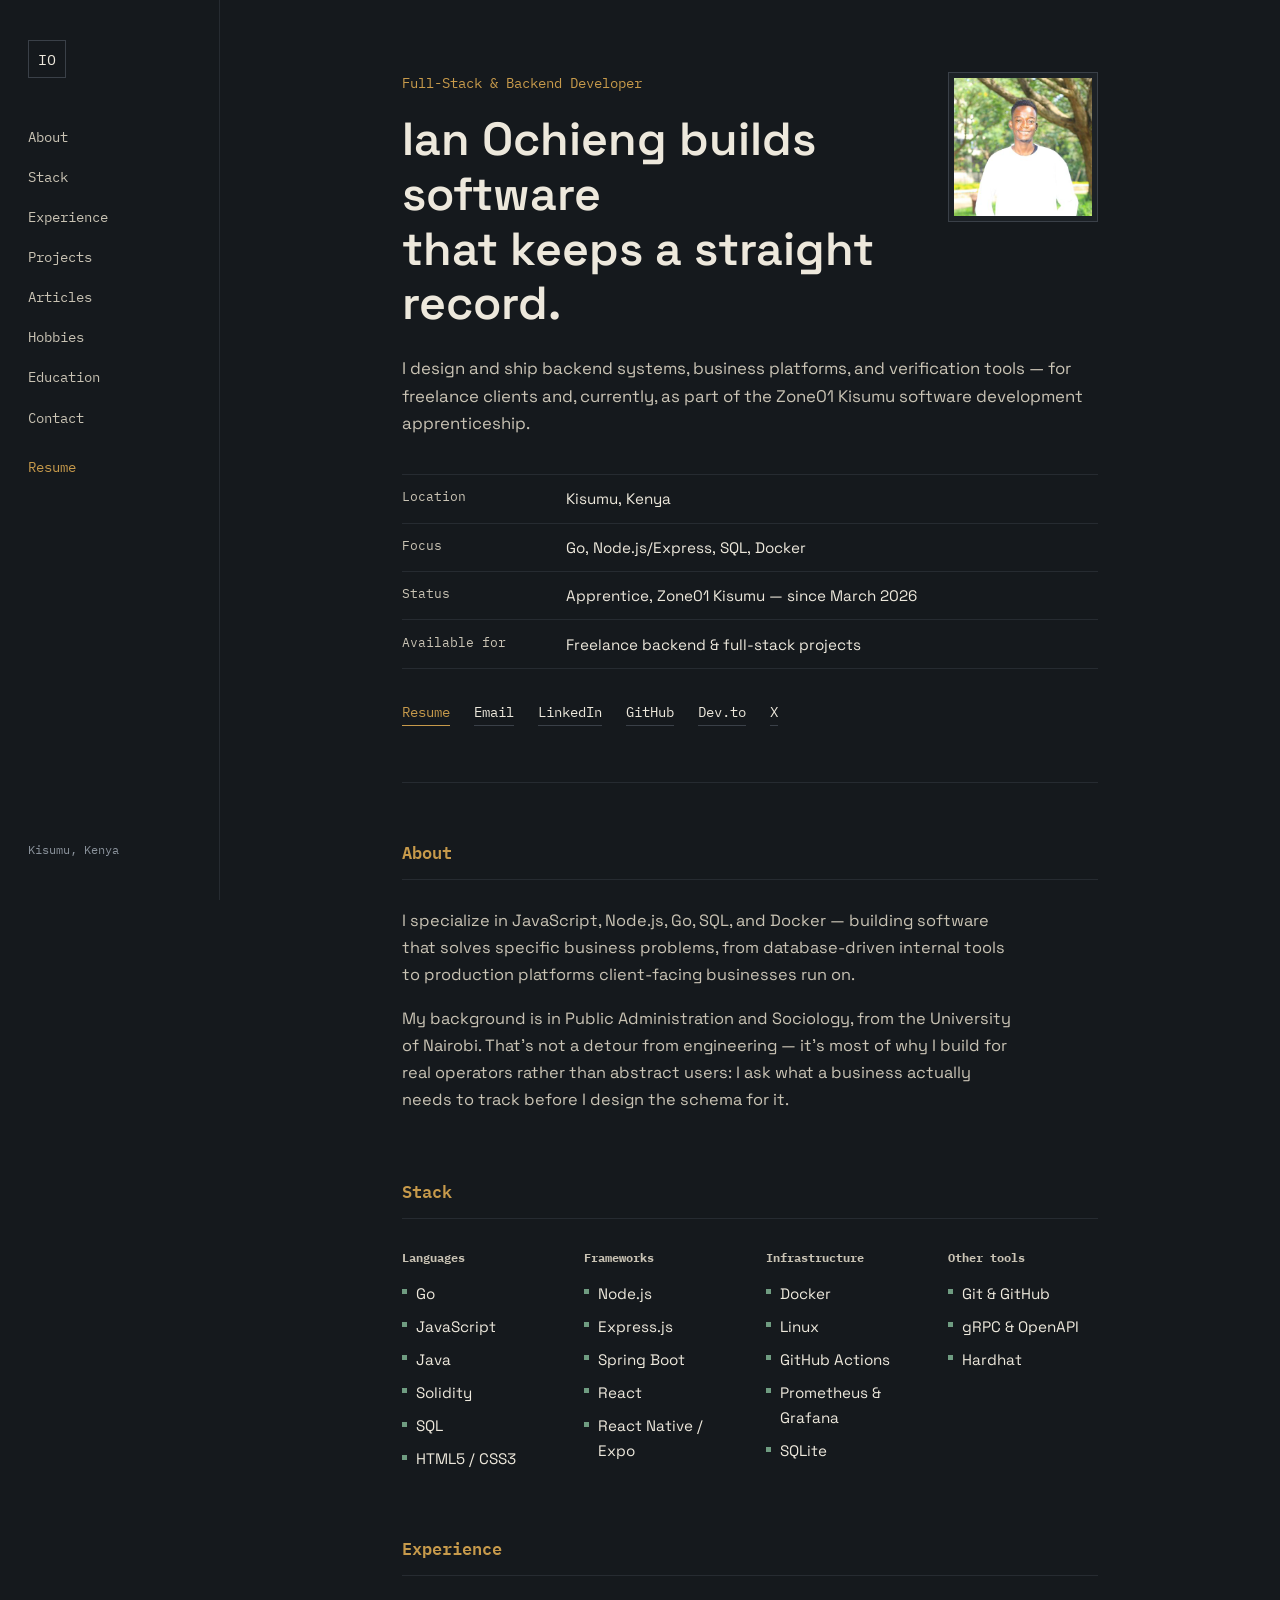
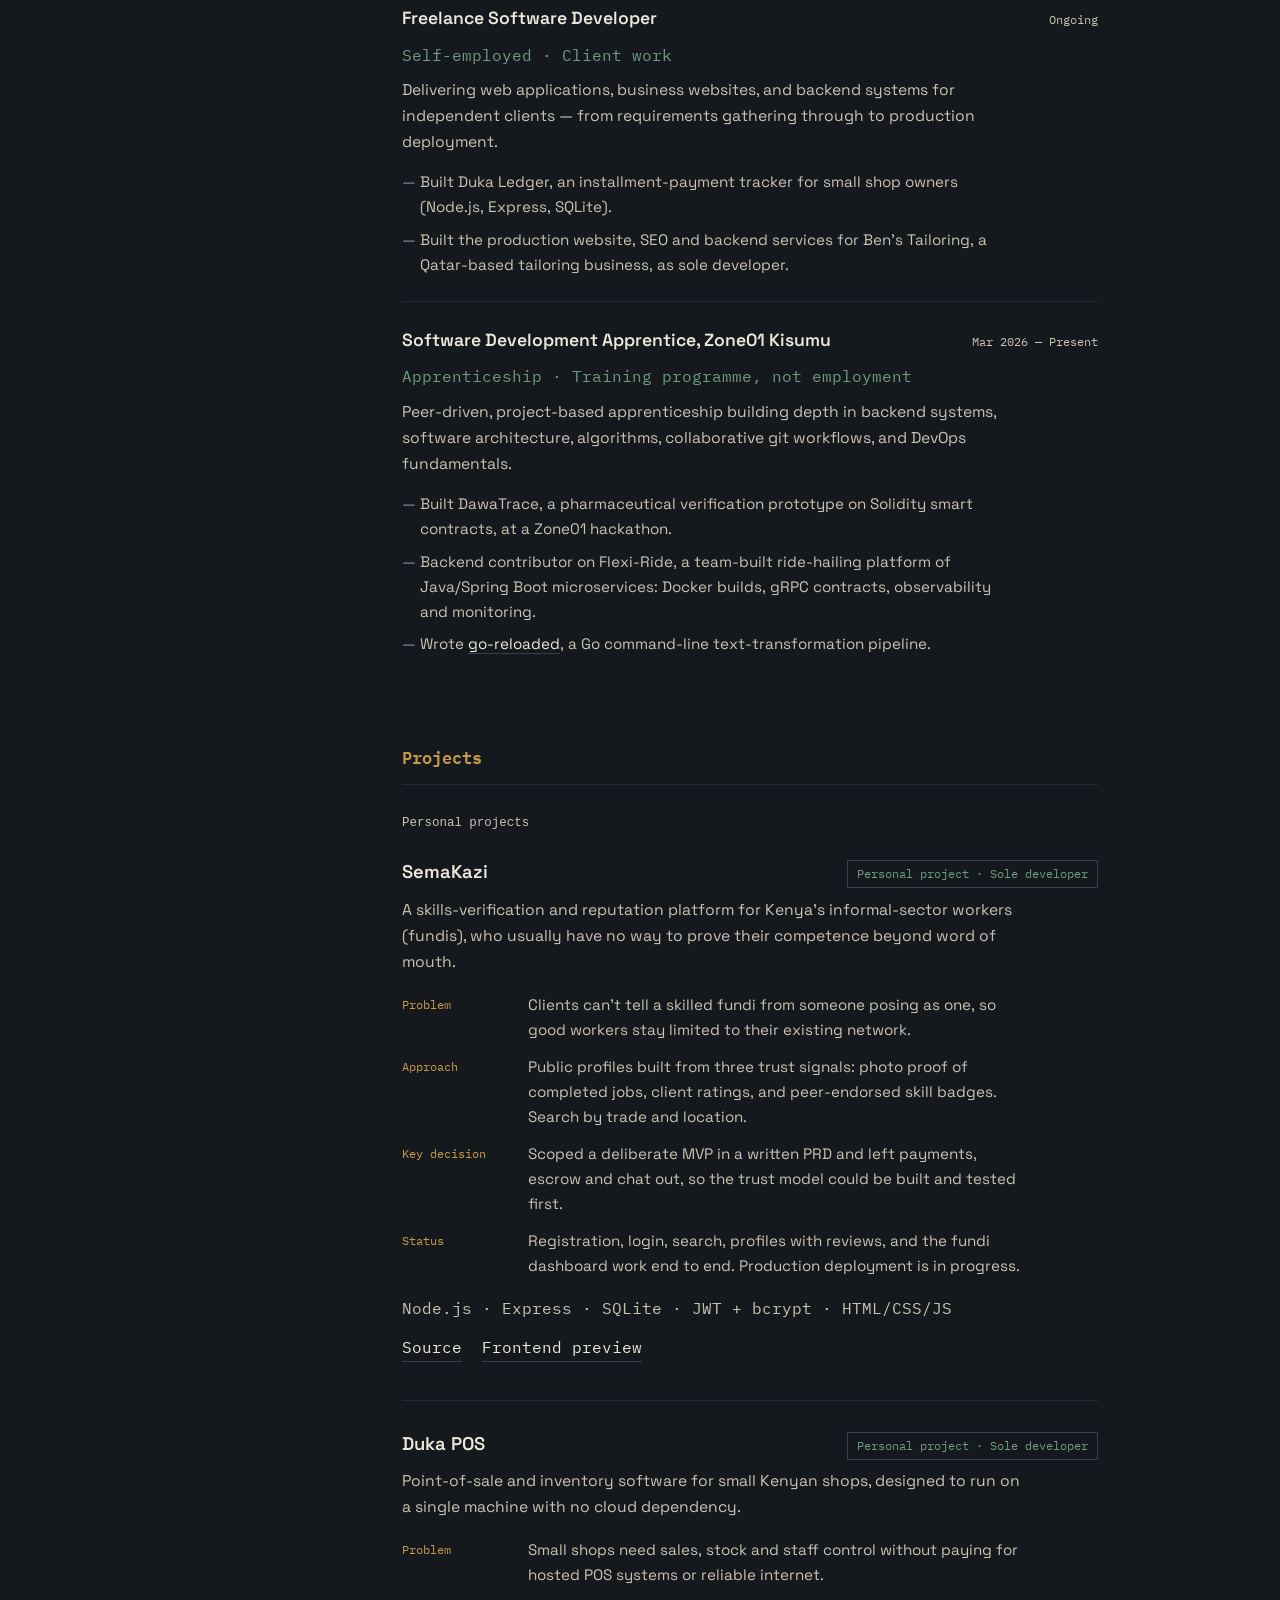
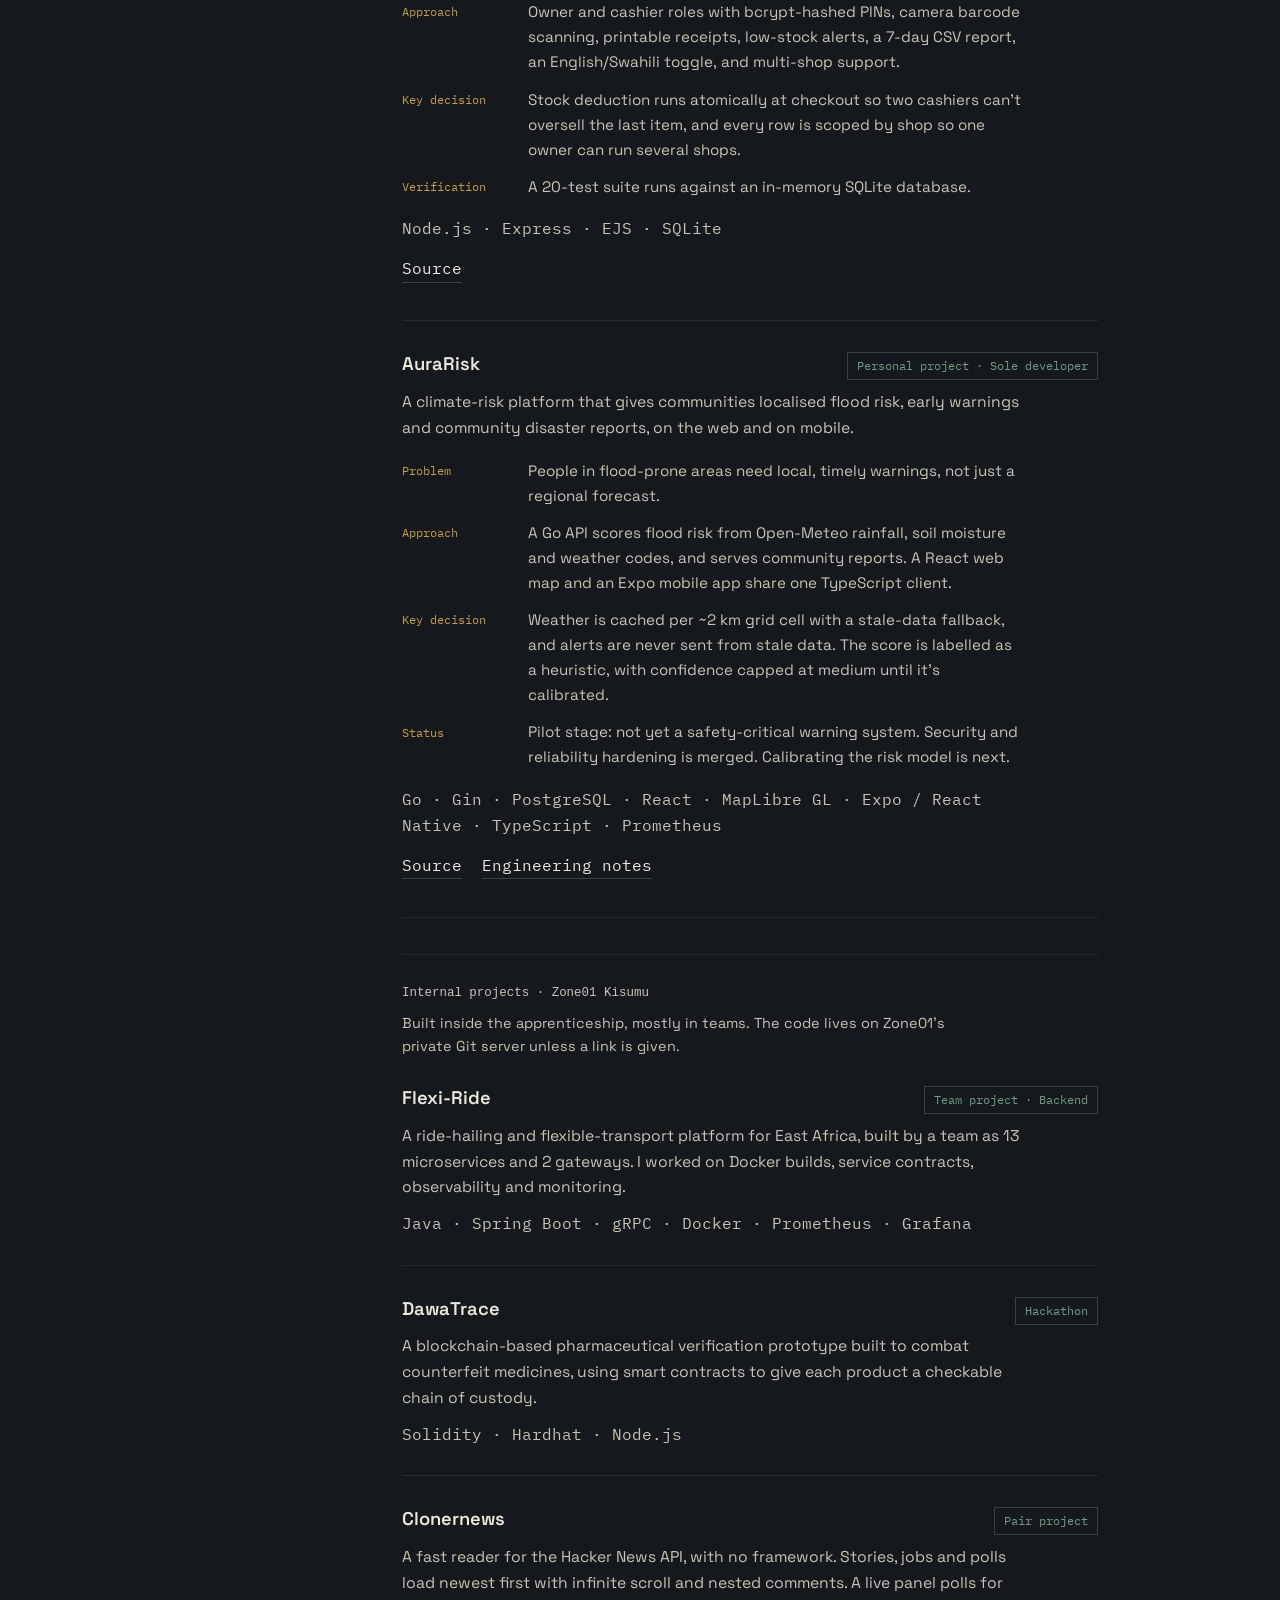
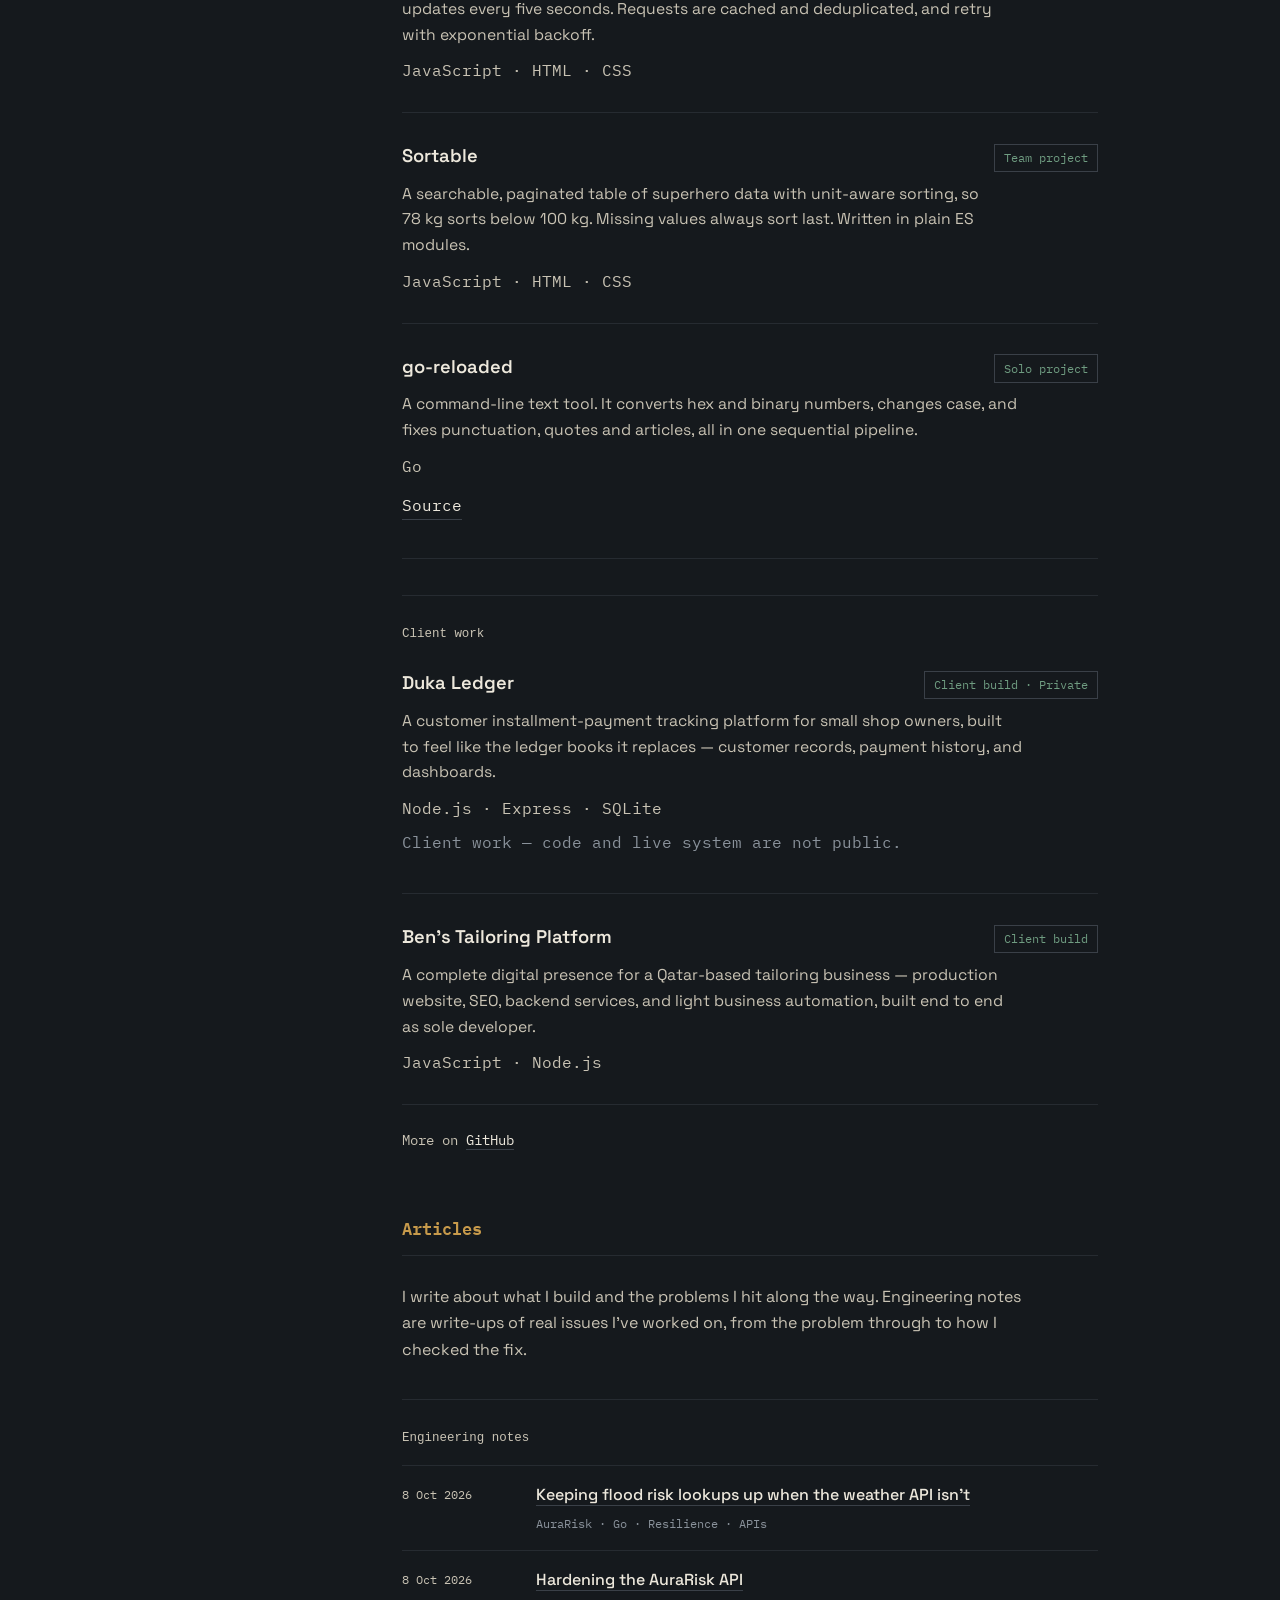
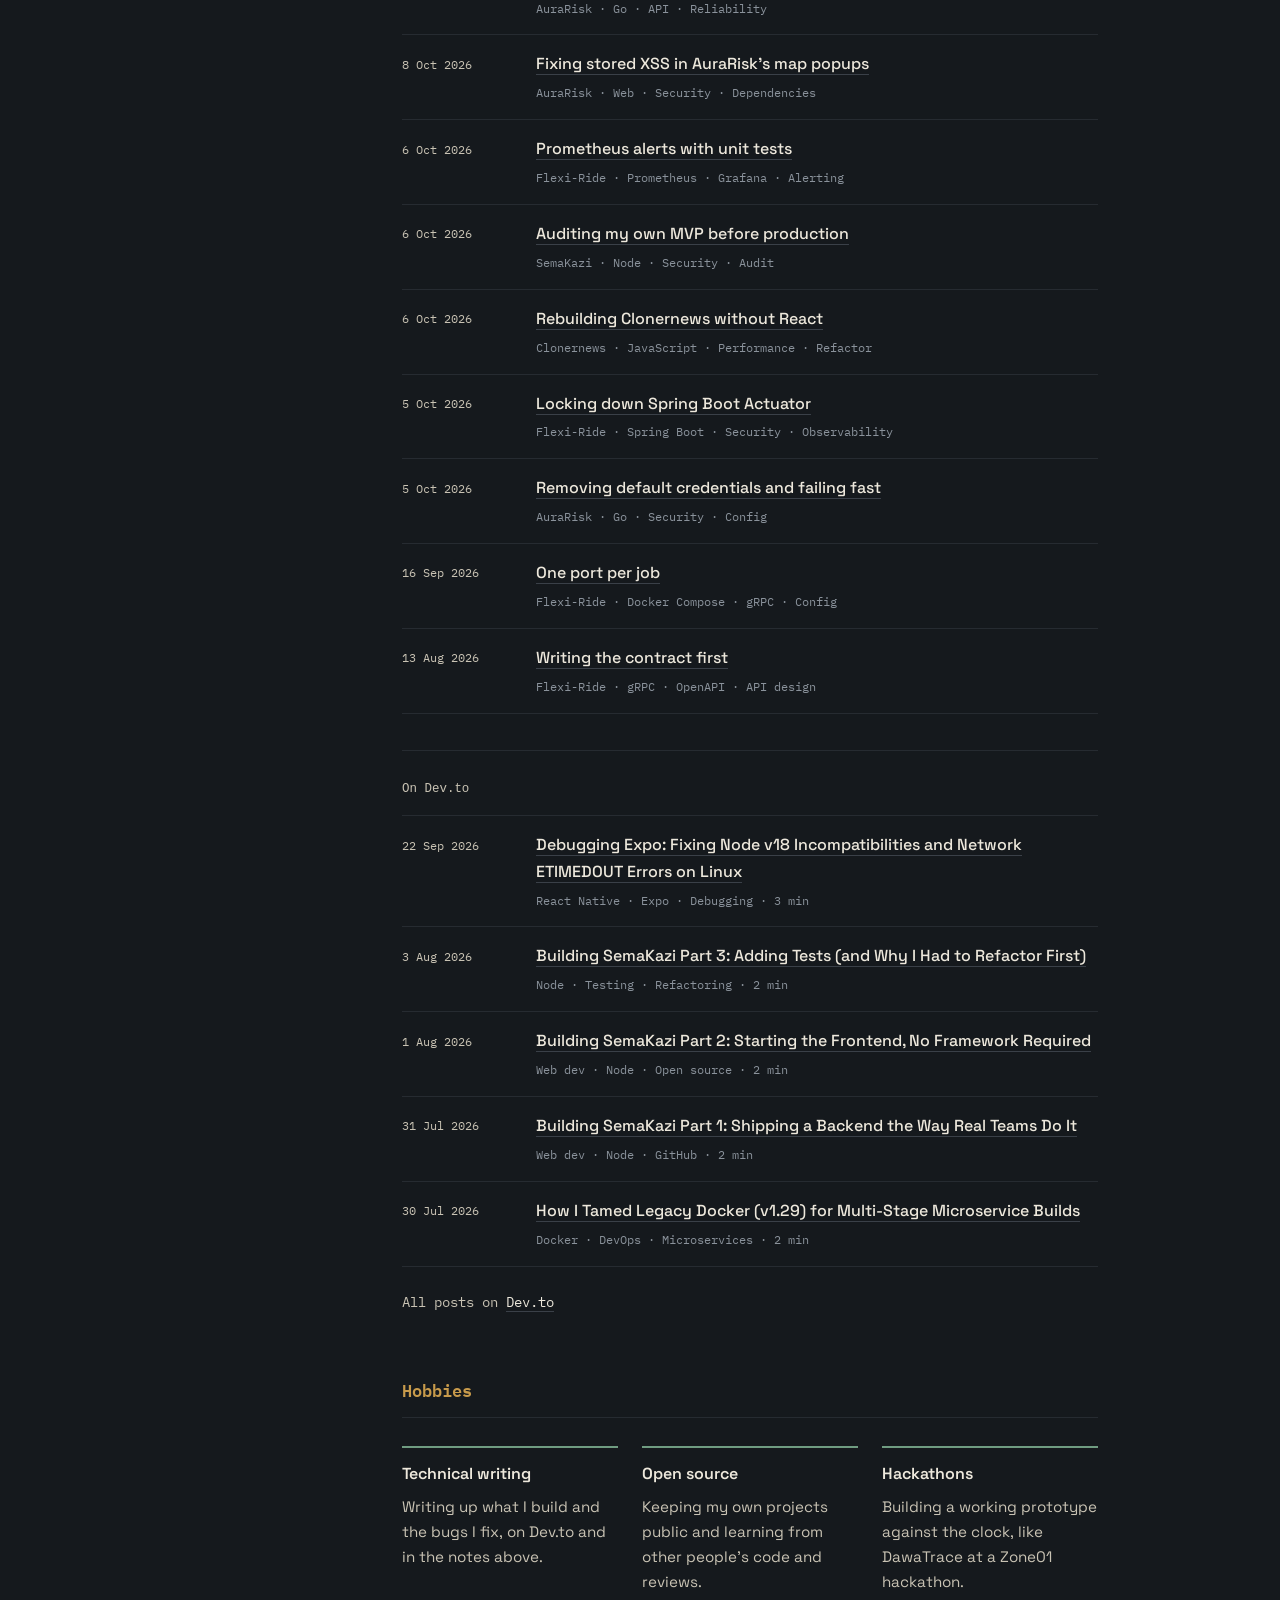
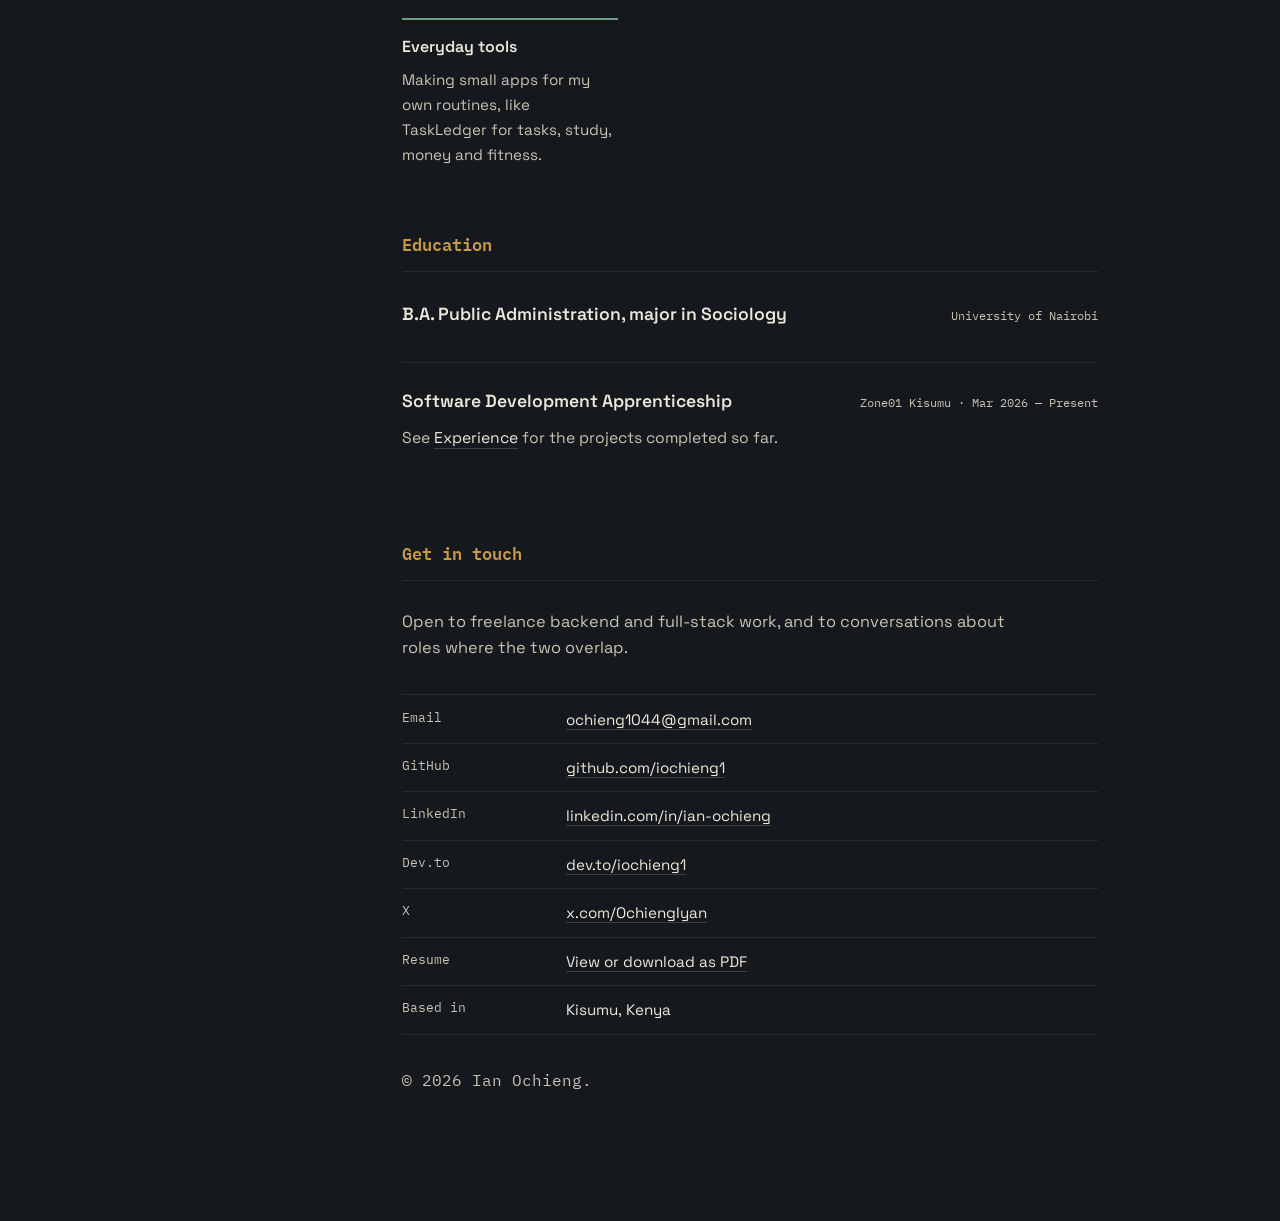
==== commit ed38be65: "Add X handle @OchiengIyan; regenerate resume PDF" ====
--- a/index.html
+++ b/index.html
@@ -18,6 +18,8 @@
 <meta property="og:image" content="https://iochieng1.github.io/My-Blog/img/ian-ochieng.jpg">
 <meta property="og:image:alt" content="Portrait of Ian Ochieng">
 <meta name="twitter:card" content="summary">
+<meta name="twitter:site" content="@OchiengIyan">
+<meta name="twitter:creator" content="@OchiengIyan">
 <meta name="twitter:title" content="Ian Ochieng — Full-Stack &amp; Backend Developer">
 <meta name="twitter:description" content="Backend systems, business platforms and verification tools, built in Kisumu, Kenya.">
 
@@ -41,7 +43,8 @@
   "sameAs": [
     "https://github.com/iochieng1",
     "https://www.linkedin.com/in/ian-ochieng/",
-    "https://dev.to/iochieng1"
+    "https://dev.to/iochieng1",
+    "https://x.com/OchiengIyan"
   ]
 }
 </script>
@@ -109,8 +112,7 @@
         <a href="https://www.linkedin.com/in/ian-ochieng/" target="_blank" rel="noopener noreferrer">LinkedIn<span class="sr-only"> (opens in a new tab)</span></a>
         <a href="https://github.com/iochieng1" target="_blank" rel="noopener noreferrer">GitHub<span class="sr-only"> (opens in a new tab)</span></a>
         <a href="https://dev.to/iochieng1" target="_blank" rel="noopener noreferrer">Dev.to<span class="sr-only"> (opens in a new tab)</span></a>
-        <!-- TODO: replace YOUR_HANDLE with your X handle -->
-        <a href="https://x.com/YOUR_HANDLE" target="_blank" rel="noopener noreferrer">X<span class="sr-only"> (opens in a new tab)</span></a>
+        <a href="https://x.com/OchiengIyan" target="_blank" rel="noopener noreferrer">X<span class="sr-only"> (opens in a new tab)</span></a>
       </div>
     </header>
 
@@ -630,8 +632,7 @@
         </div>
         <div class="ledger-row">
           <dt>X</dt>
-          <!-- TODO: replace YOUR_HANDLE with your X handle -->
-          <dd><a href="https://x.com/YOUR_HANDLE" target="_blank" rel="noopener noreferrer">x.com/YOUR_HANDLE<span class="sr-only"> (opens in a new tab)</span></a></dd>
+          <dd><a href="https://x.com/OchiengIyan" target="_blank" rel="noopener noreferrer">x.com/OchiengIyan<span class="sr-only"> (opens in a new tab)</span></a></dd>
         </div>
         <div class="ledger-row">
           <dt>Resume</dt>
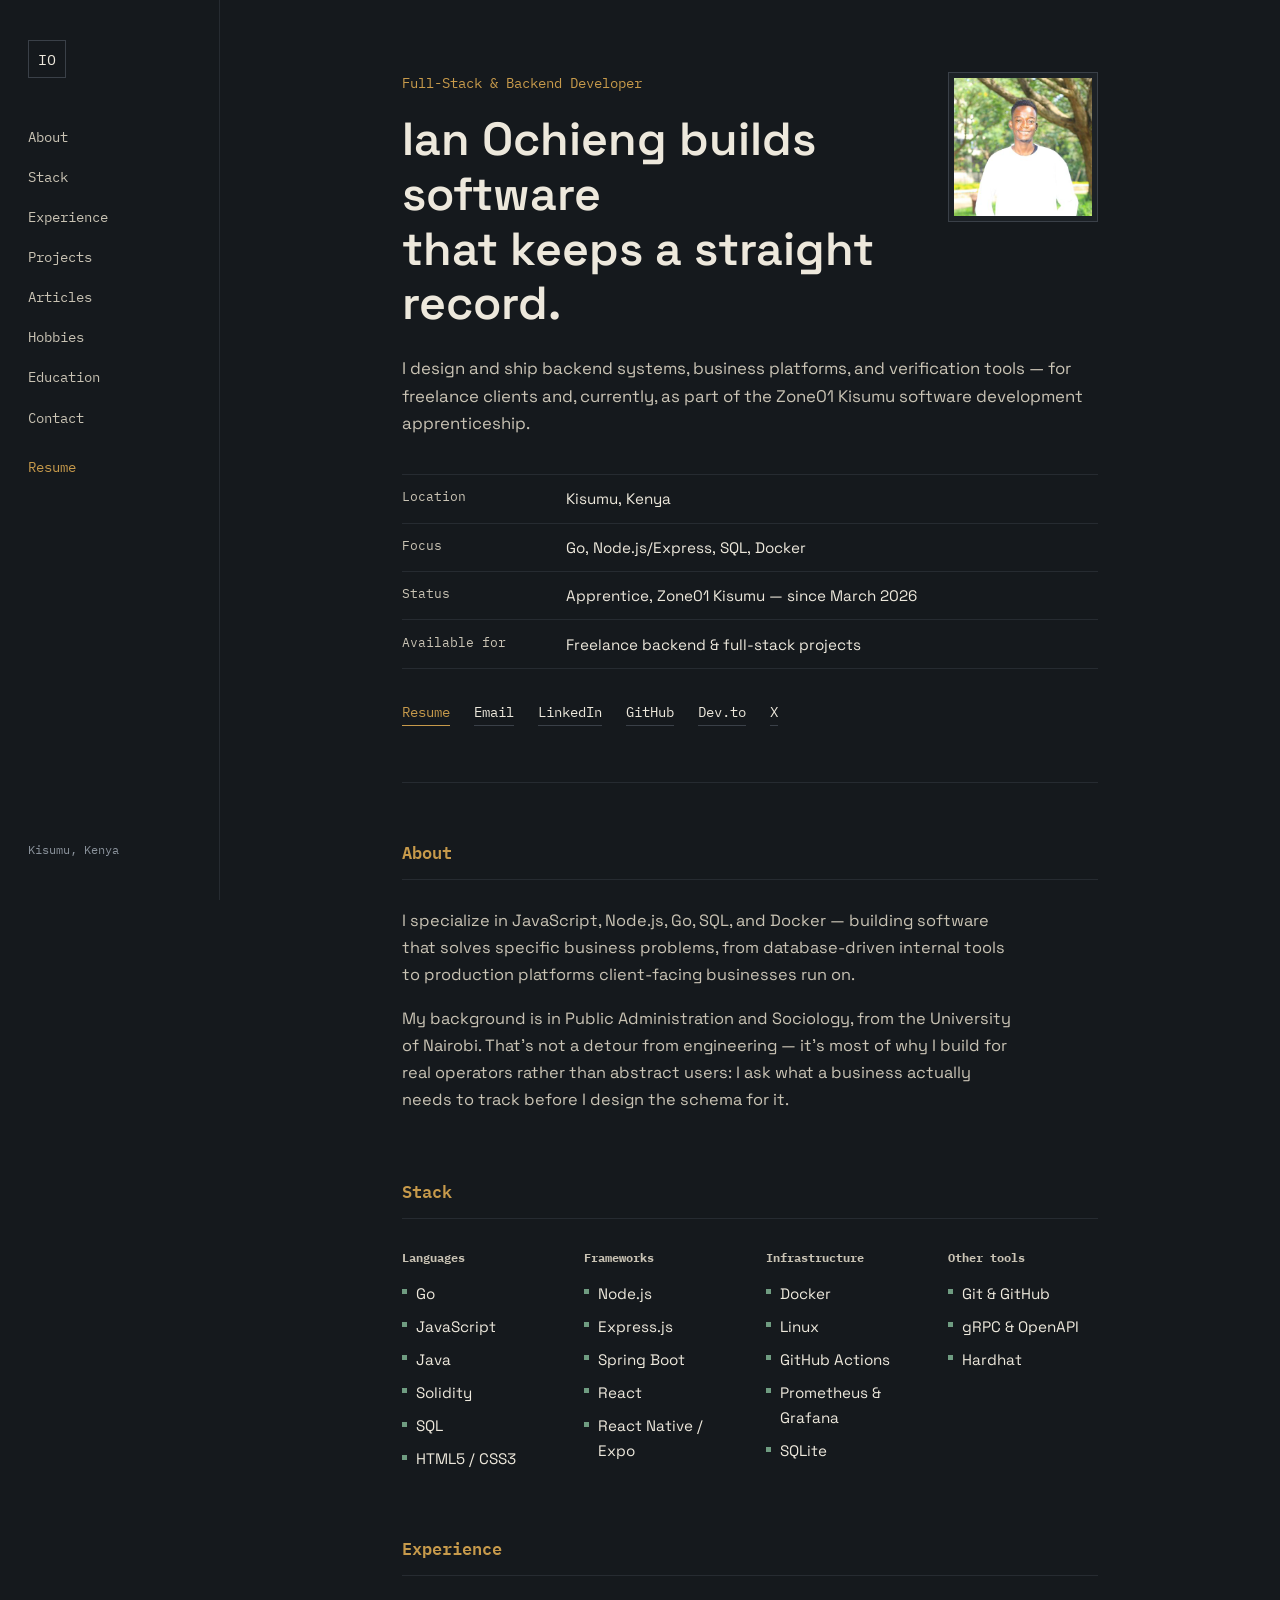
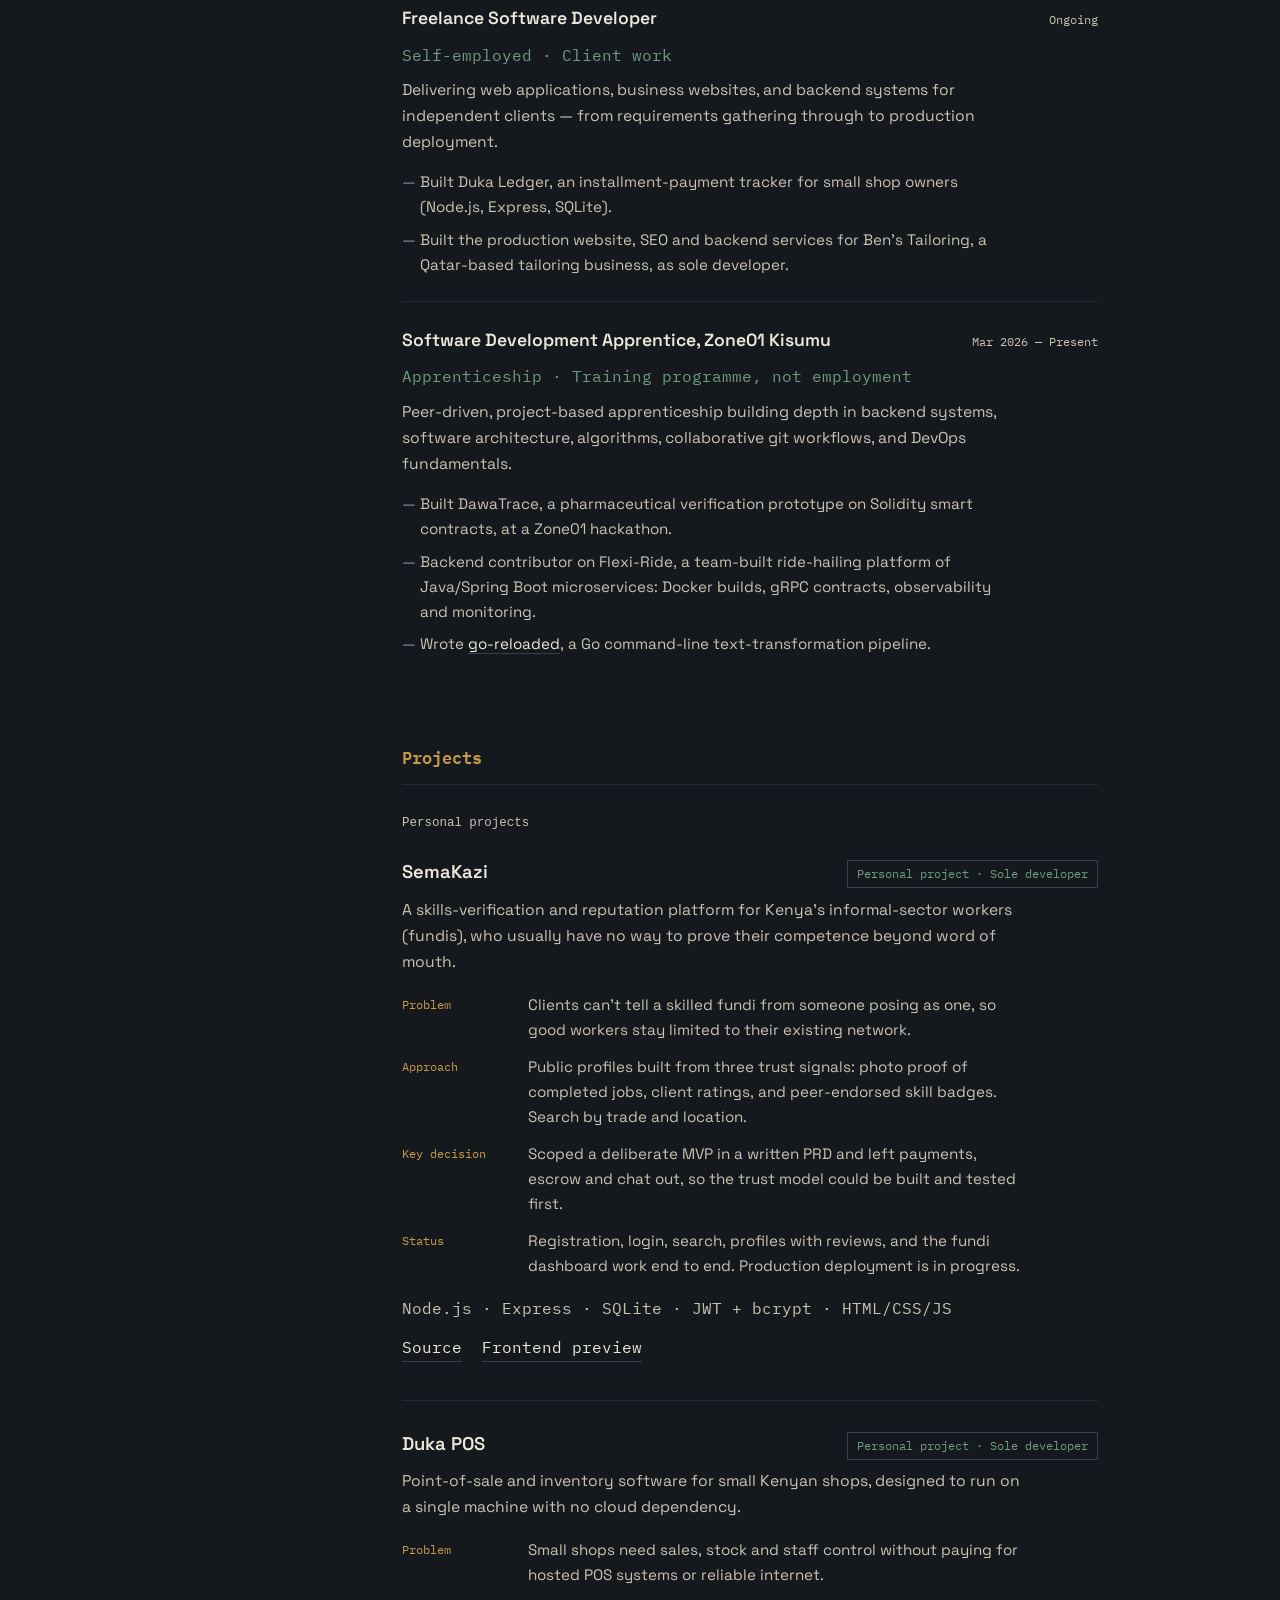
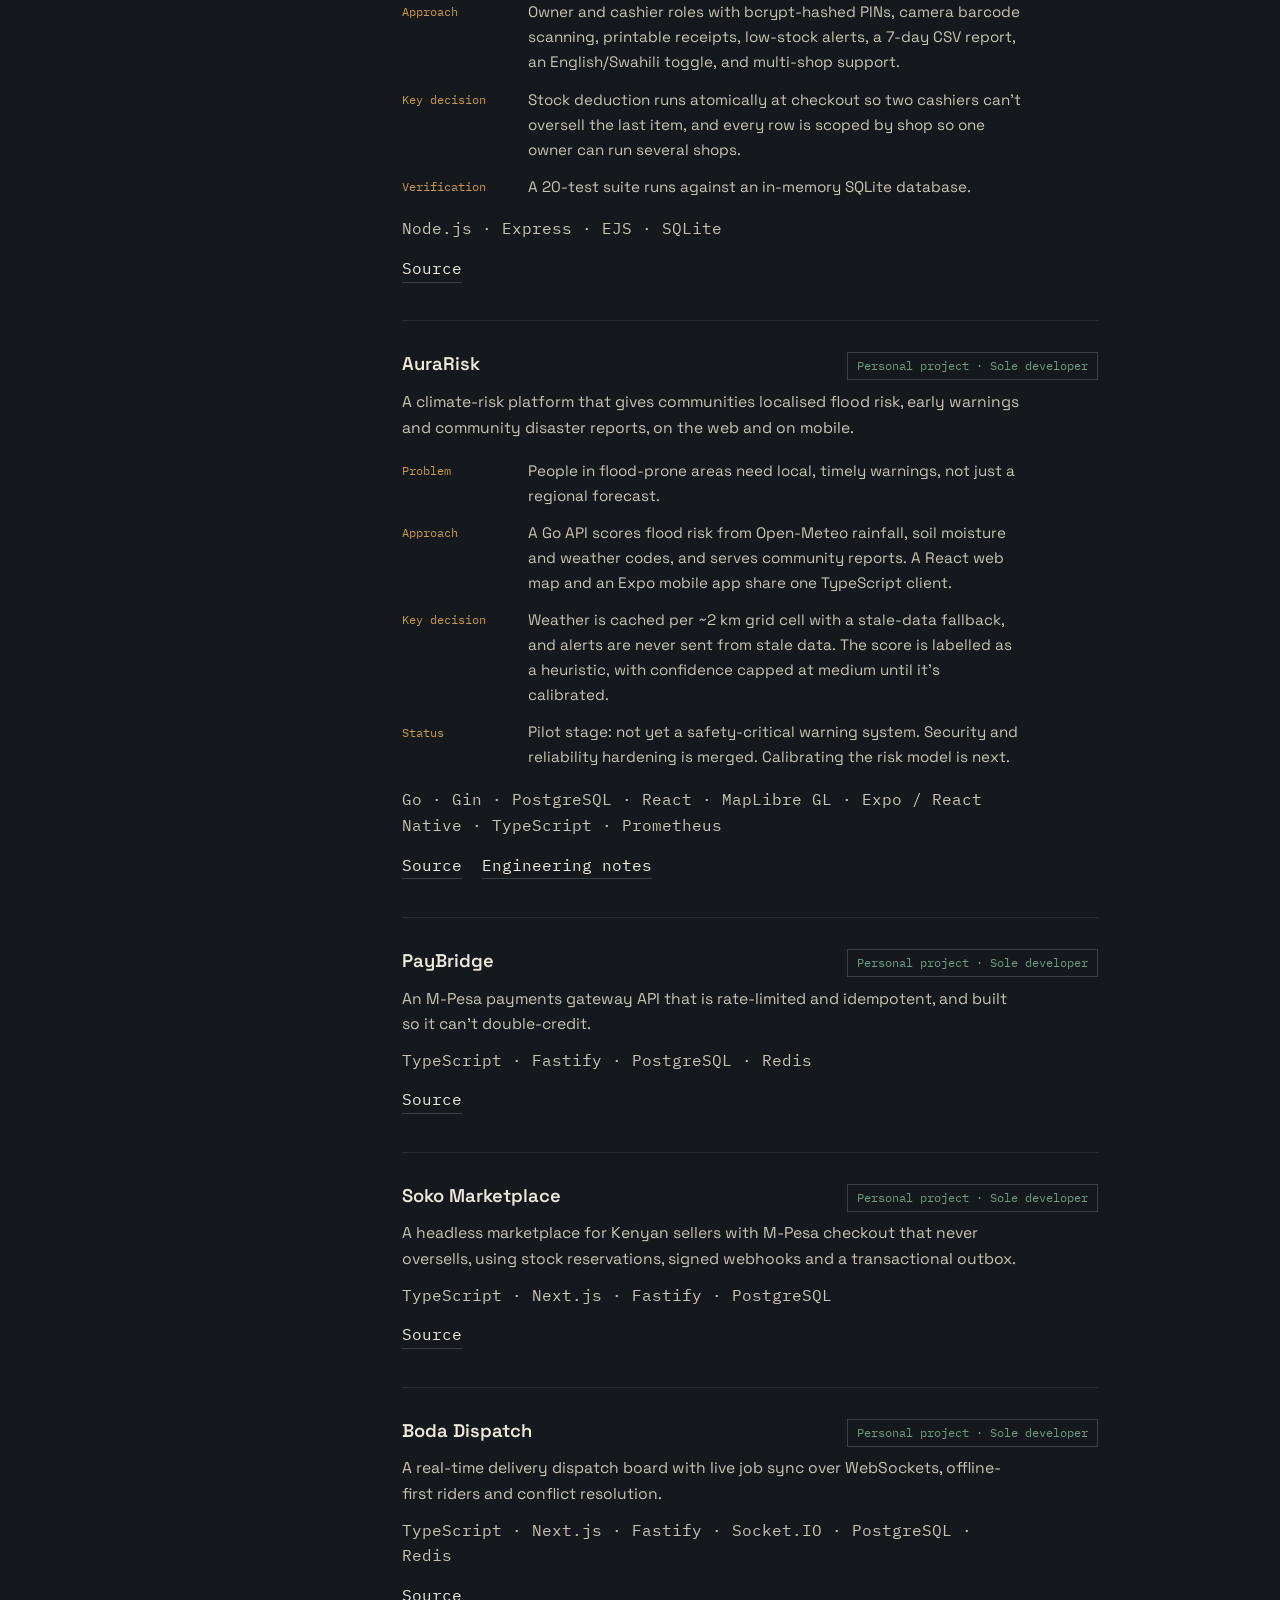
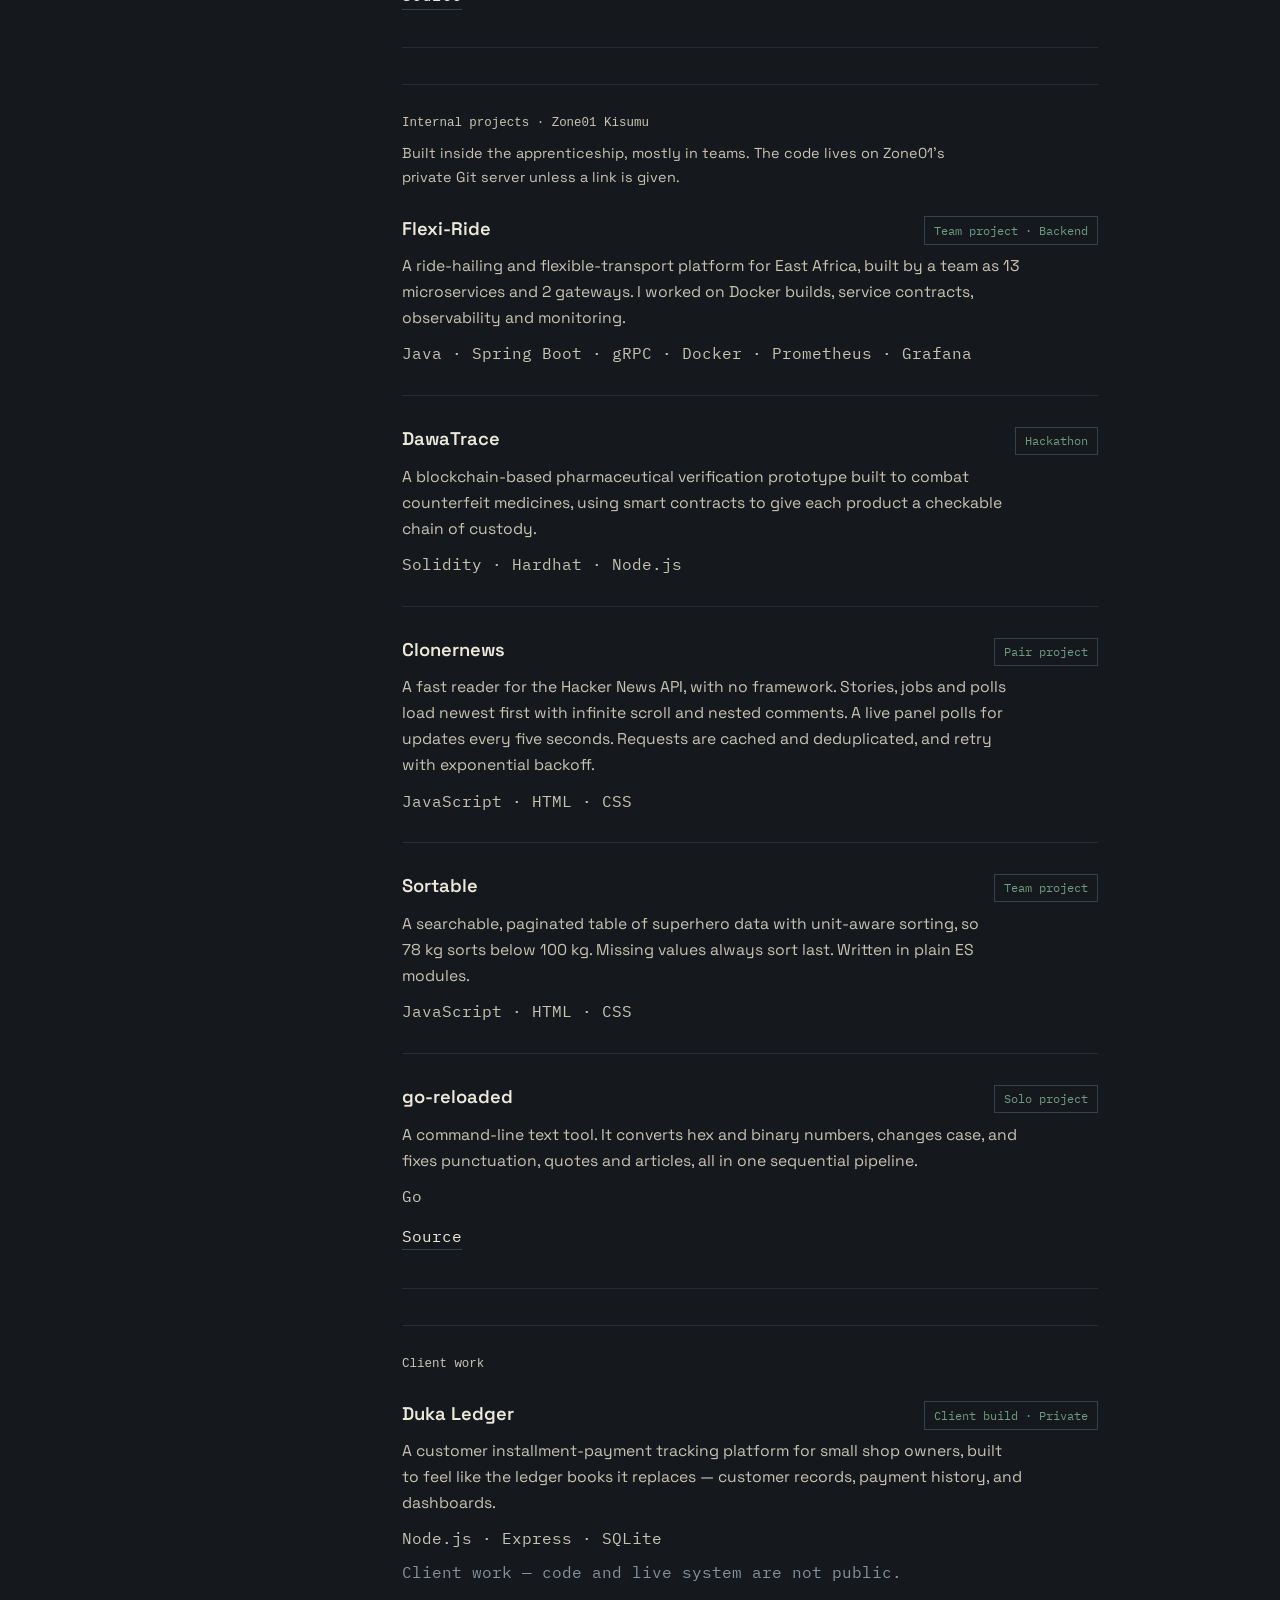
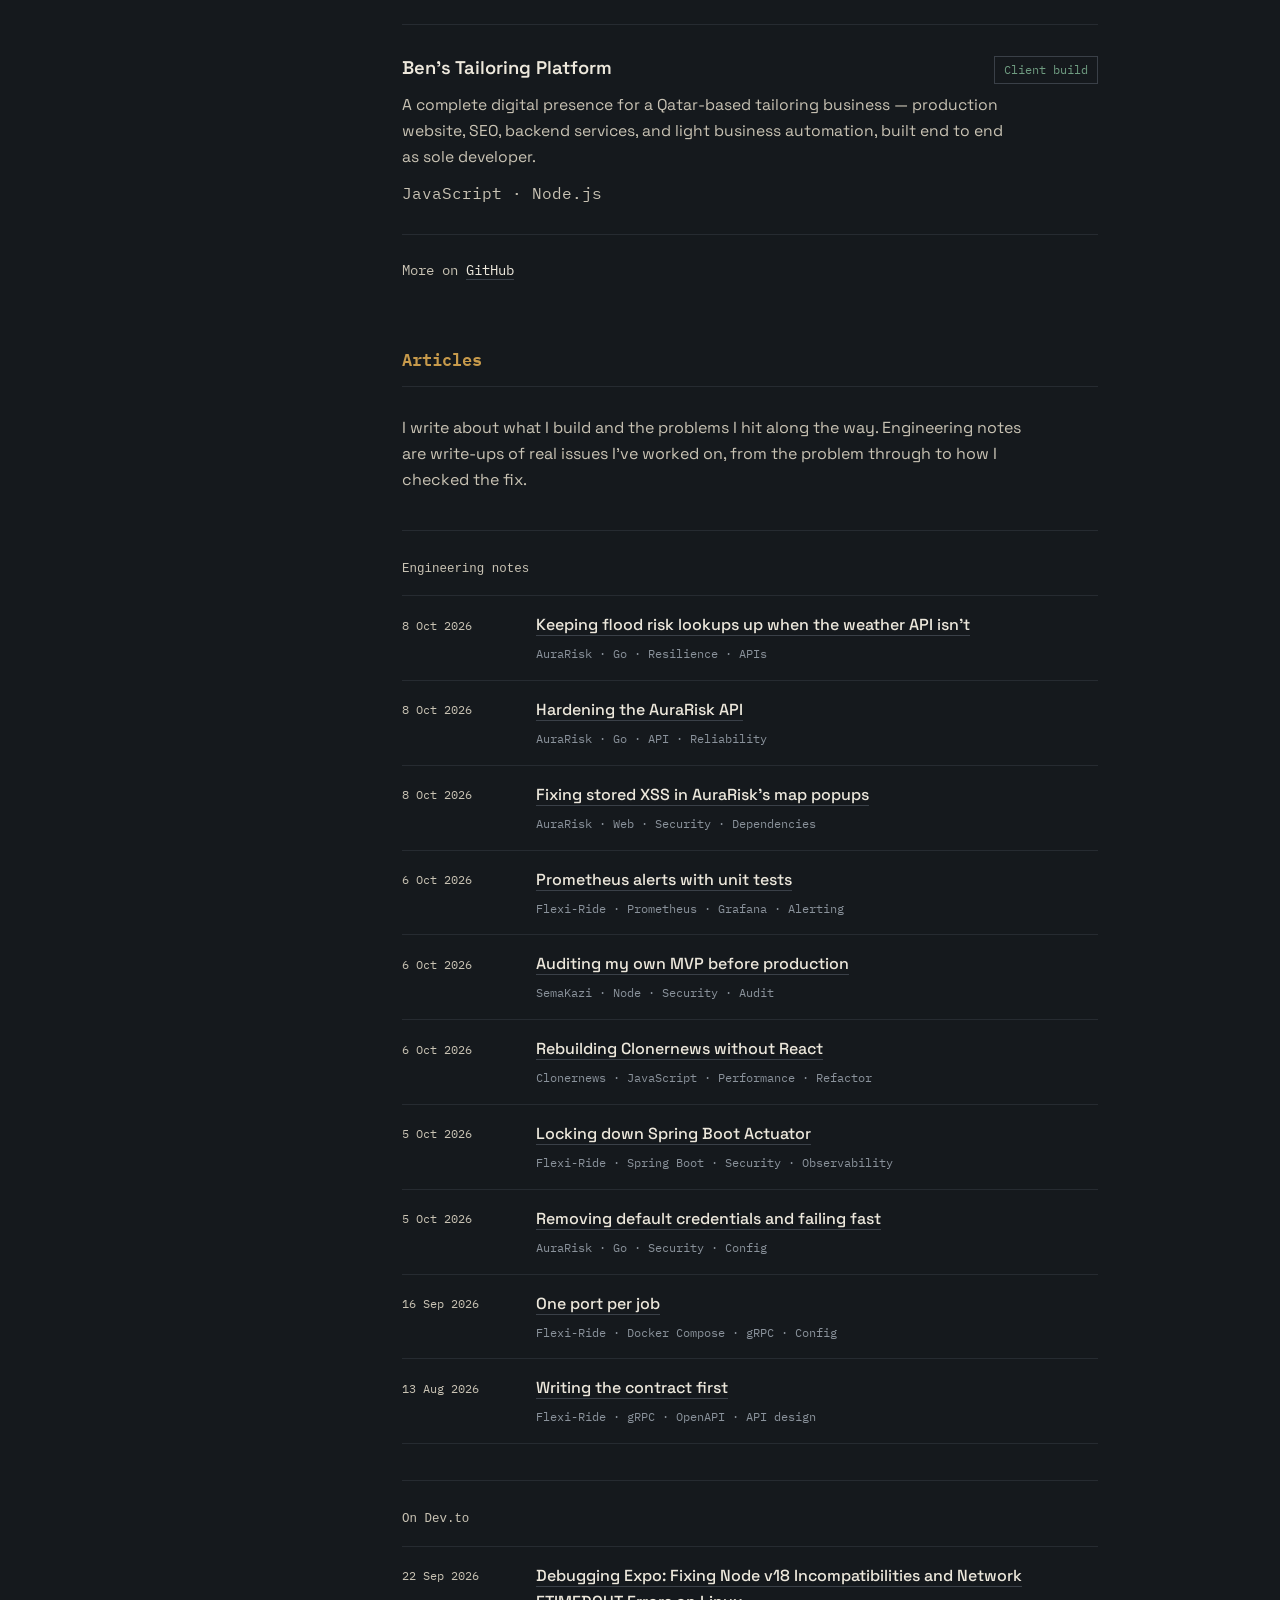
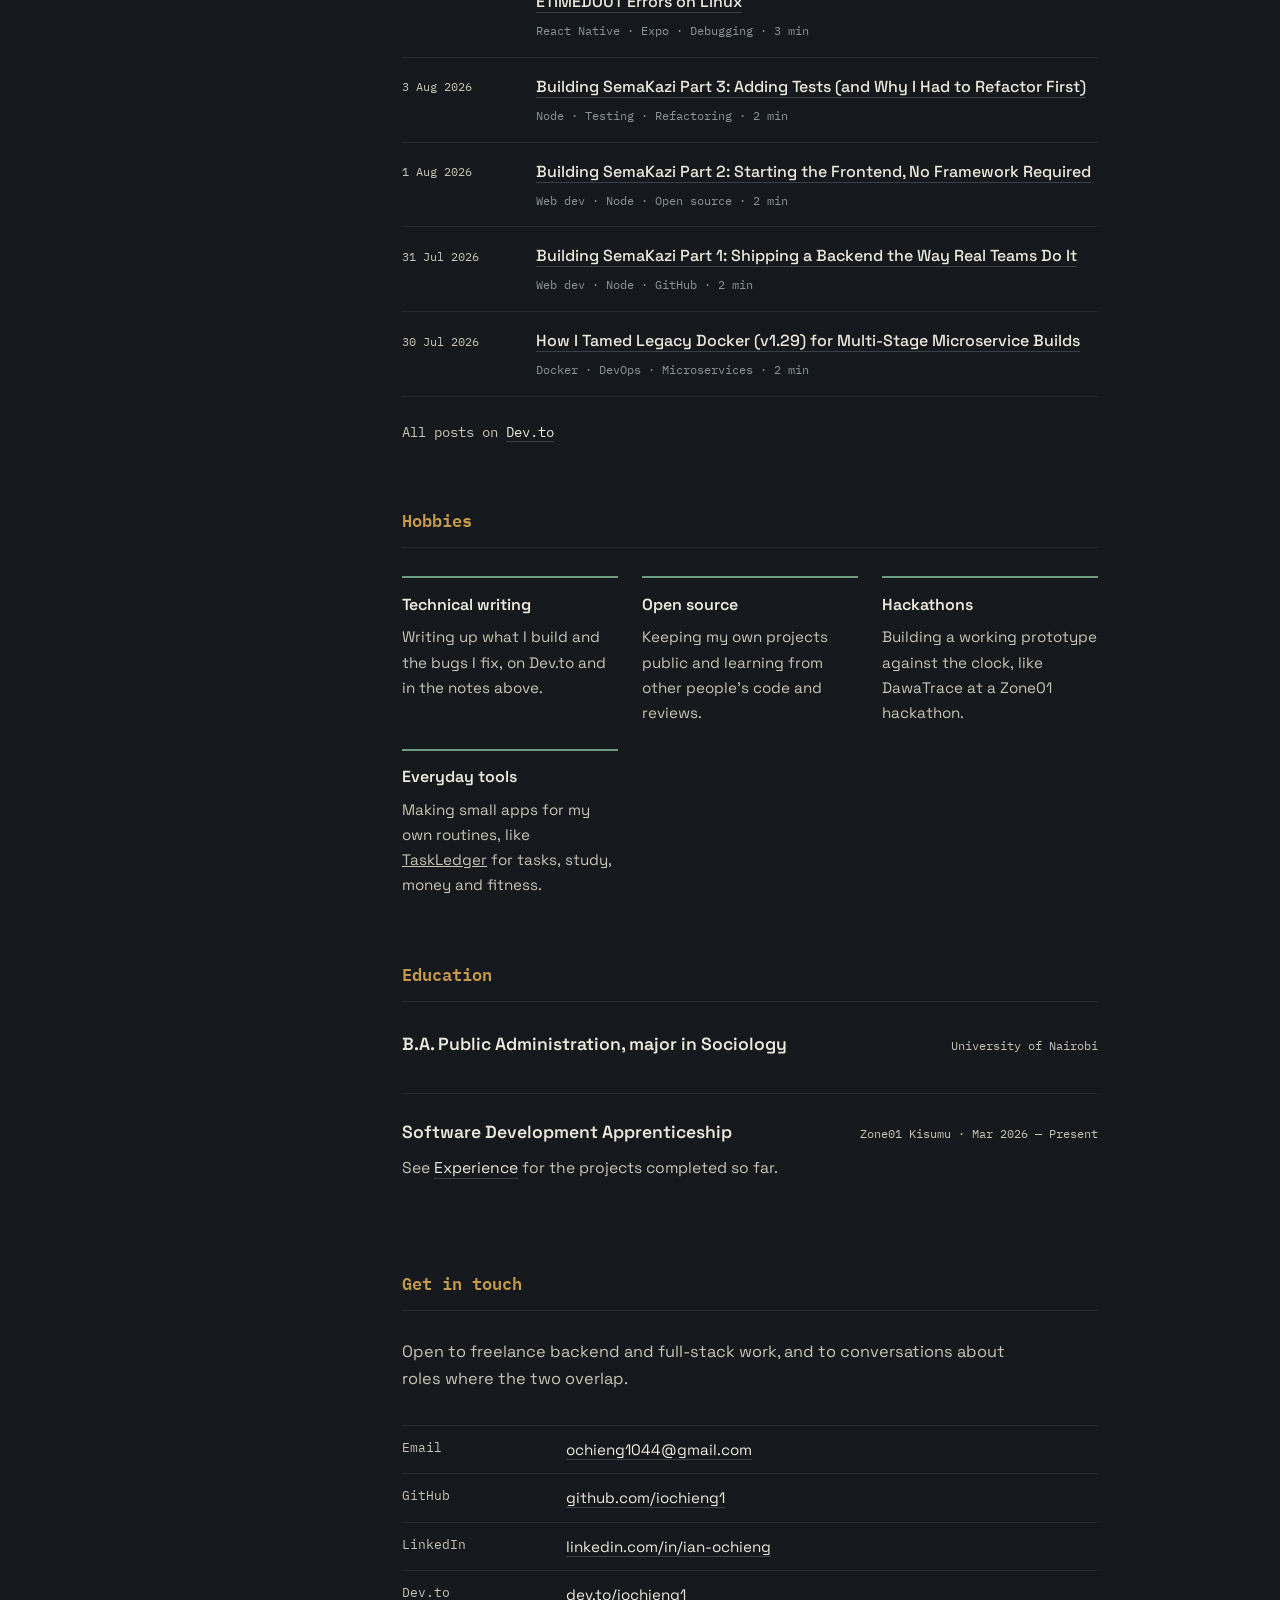
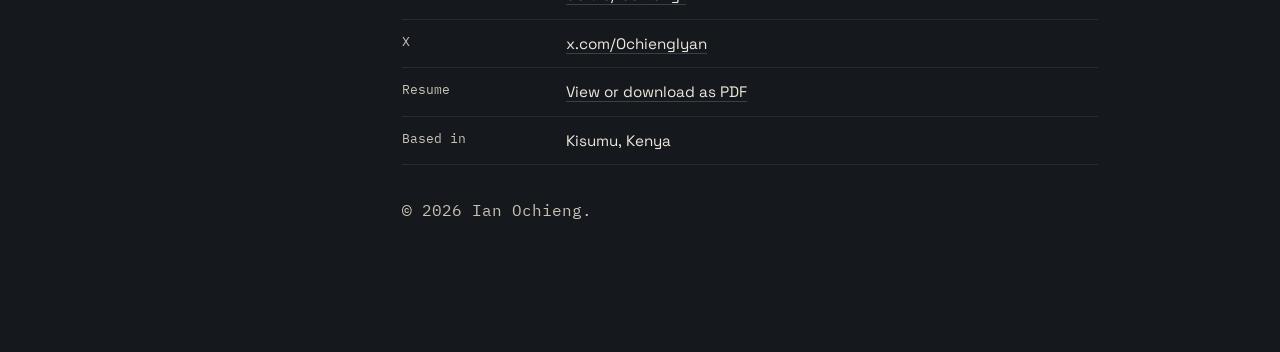
==== commit 2854ef30: "Add PayBridge, Soko Marketplace and Boda Dispatch projects; link TaskLedger" ====
--- a/index.html
+++ b/index.html
@@ -349,6 +349,42 @@
         </p>
       </article>
 
+      <article class="case">
+        <div class="case-head">
+          <h3>PayBridge</h3>
+          <span class="case-code">Personal project · Sole developer</span>
+        </div>
+        <p>An M-Pesa payments gateway API that is rate-limited and idempotent, and built so it can't double-credit.</p>
+        <p class="case-stack">TypeScript · Fastify · PostgreSQL · Redis</p>
+        <p class="case-links">
+          <a href="https://github.com/iochieng1/paybridge" target="_blank" rel="noopener noreferrer">Source<span class="sr-only"> code for PayBridge (opens in a new tab)</span></a>
+        </p>
+      </article>
+
+      <article class="case">
+        <div class="case-head">
+          <h3>Soko Marketplace</h3>
+          <span class="case-code">Personal project · Sole developer</span>
+        </div>
+        <p>A headless marketplace for Kenyan sellers with M-Pesa checkout that never oversells, using stock reservations, signed webhooks and a transactional outbox.</p>
+        <p class="case-stack">TypeScript · Next.js · Fastify · PostgreSQL</p>
+        <p class="case-links">
+          <a href="https://github.com/iochieng1/soko-marketplace" target="_blank" rel="noopener noreferrer">Source<span class="sr-only"> code for Soko Marketplace (opens in a new tab)</span></a>
+        </p>
+      </article>
+
+      <article class="case">
+        <div class="case-head">
+          <h3>Boda Dispatch</h3>
+          <span class="case-code">Personal project · Sole developer</span>
+        </div>
+        <p>A real-time delivery dispatch board with live job sync over WebSockets, offline-first riders and conflict resolution.</p>
+        <p class="case-stack">TypeScript · Next.js · Fastify · Socket.IO · PostgreSQL · Redis</p>
+        <p class="case-links">
+          <a href="https://github.com/iochieng1/boda-dispatch" target="_blank" rel="noopener noreferrer">Source<span class="sr-only"> code for Boda Dispatch (opens in a new tab)</span></a>
+        </p>
+      </article>
+
       <h3 class="subhead" id="internal-projects">Internal projects · Zone01 Kisumu</h3>
       <p class="subhead-note">Built inside the apprenticeship, mostly in teams. The code
         lives on Zone01's private Git server unless a link is given.</p>
@@ -583,7 +619,7 @@
         </li>
         <li>
           <h3>Everyday tools</h3>
-          <p>Making small apps for my own routines, like TaskLedger for tasks, study, money and fitness.</p>
+          <p>Making small apps for my own routines, like <a href="https://github.com/iochieng1/TaskLedger" target="_blank" rel="noopener noreferrer">TaskLedger<span class="sr-only"> (opens in a new tab)</span></a> for tasks, study, money and fitness.</p>
         </li>
       </ul>
     </section>
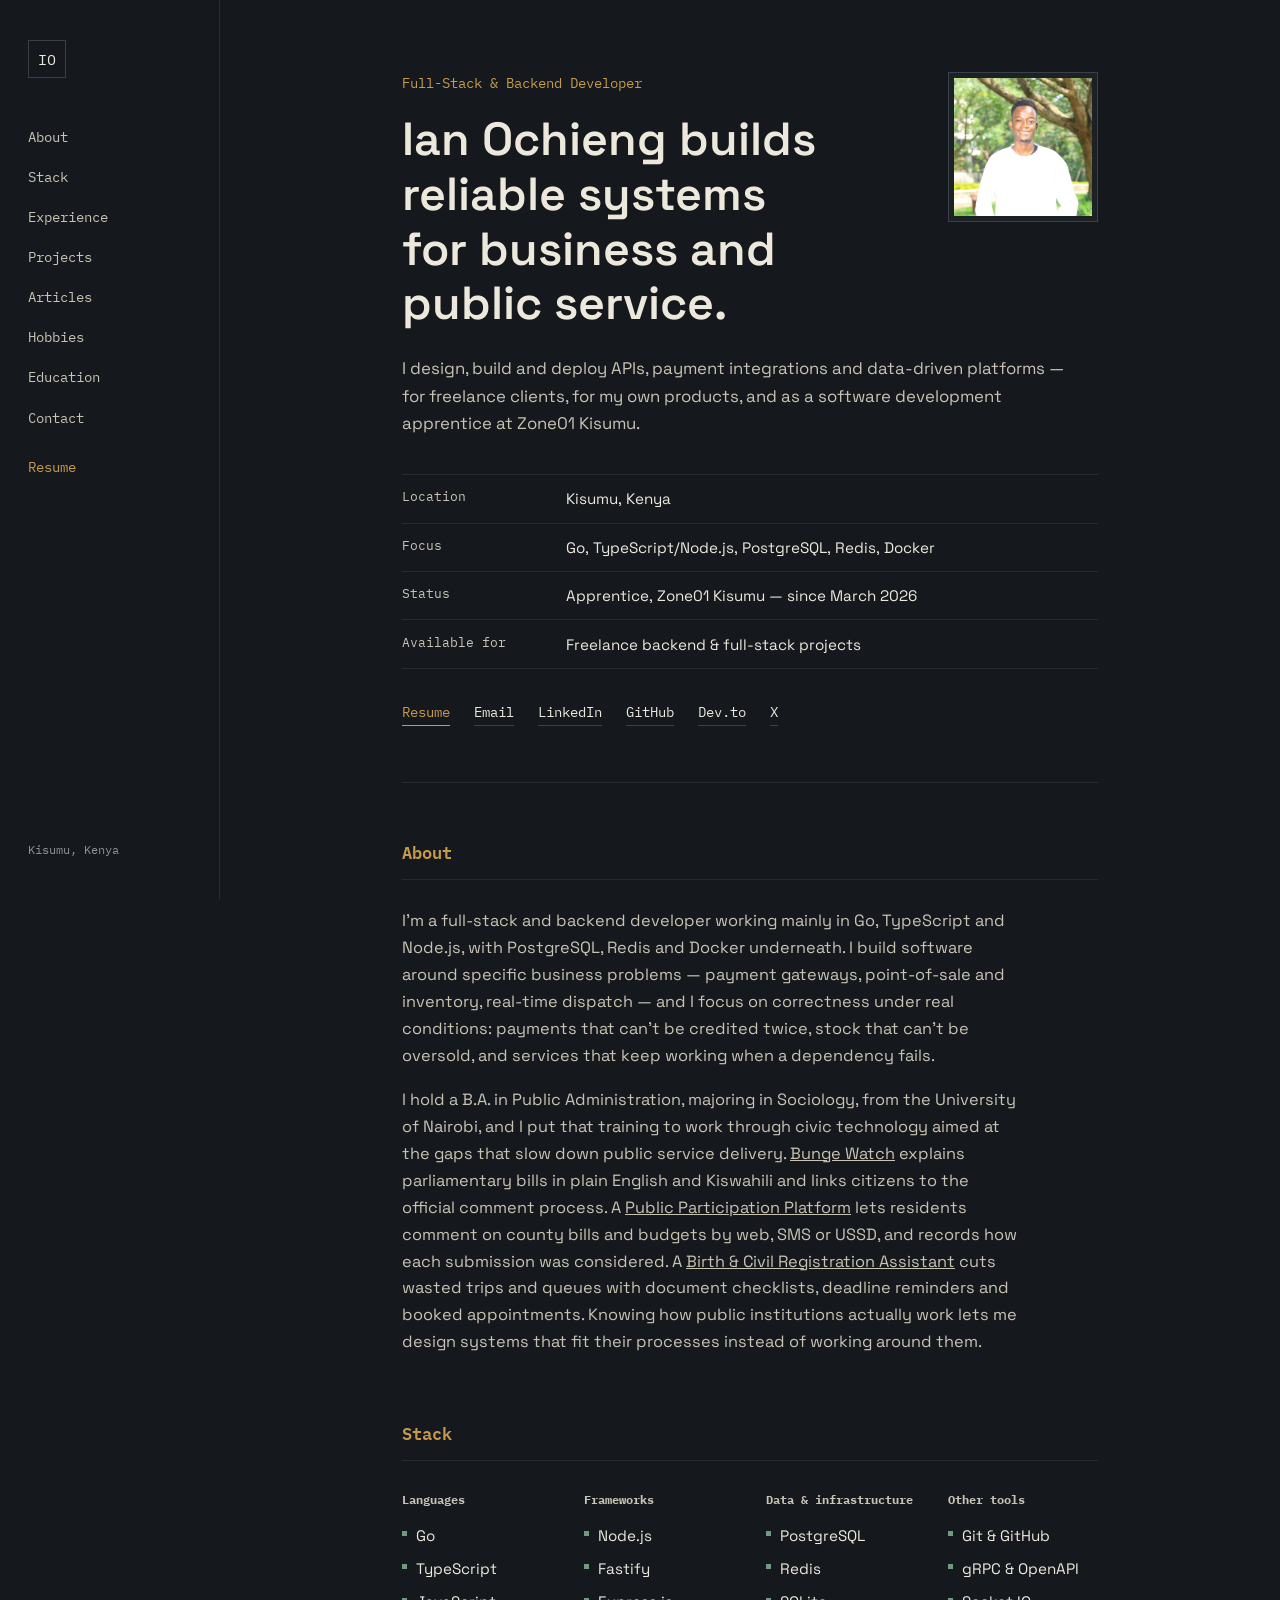
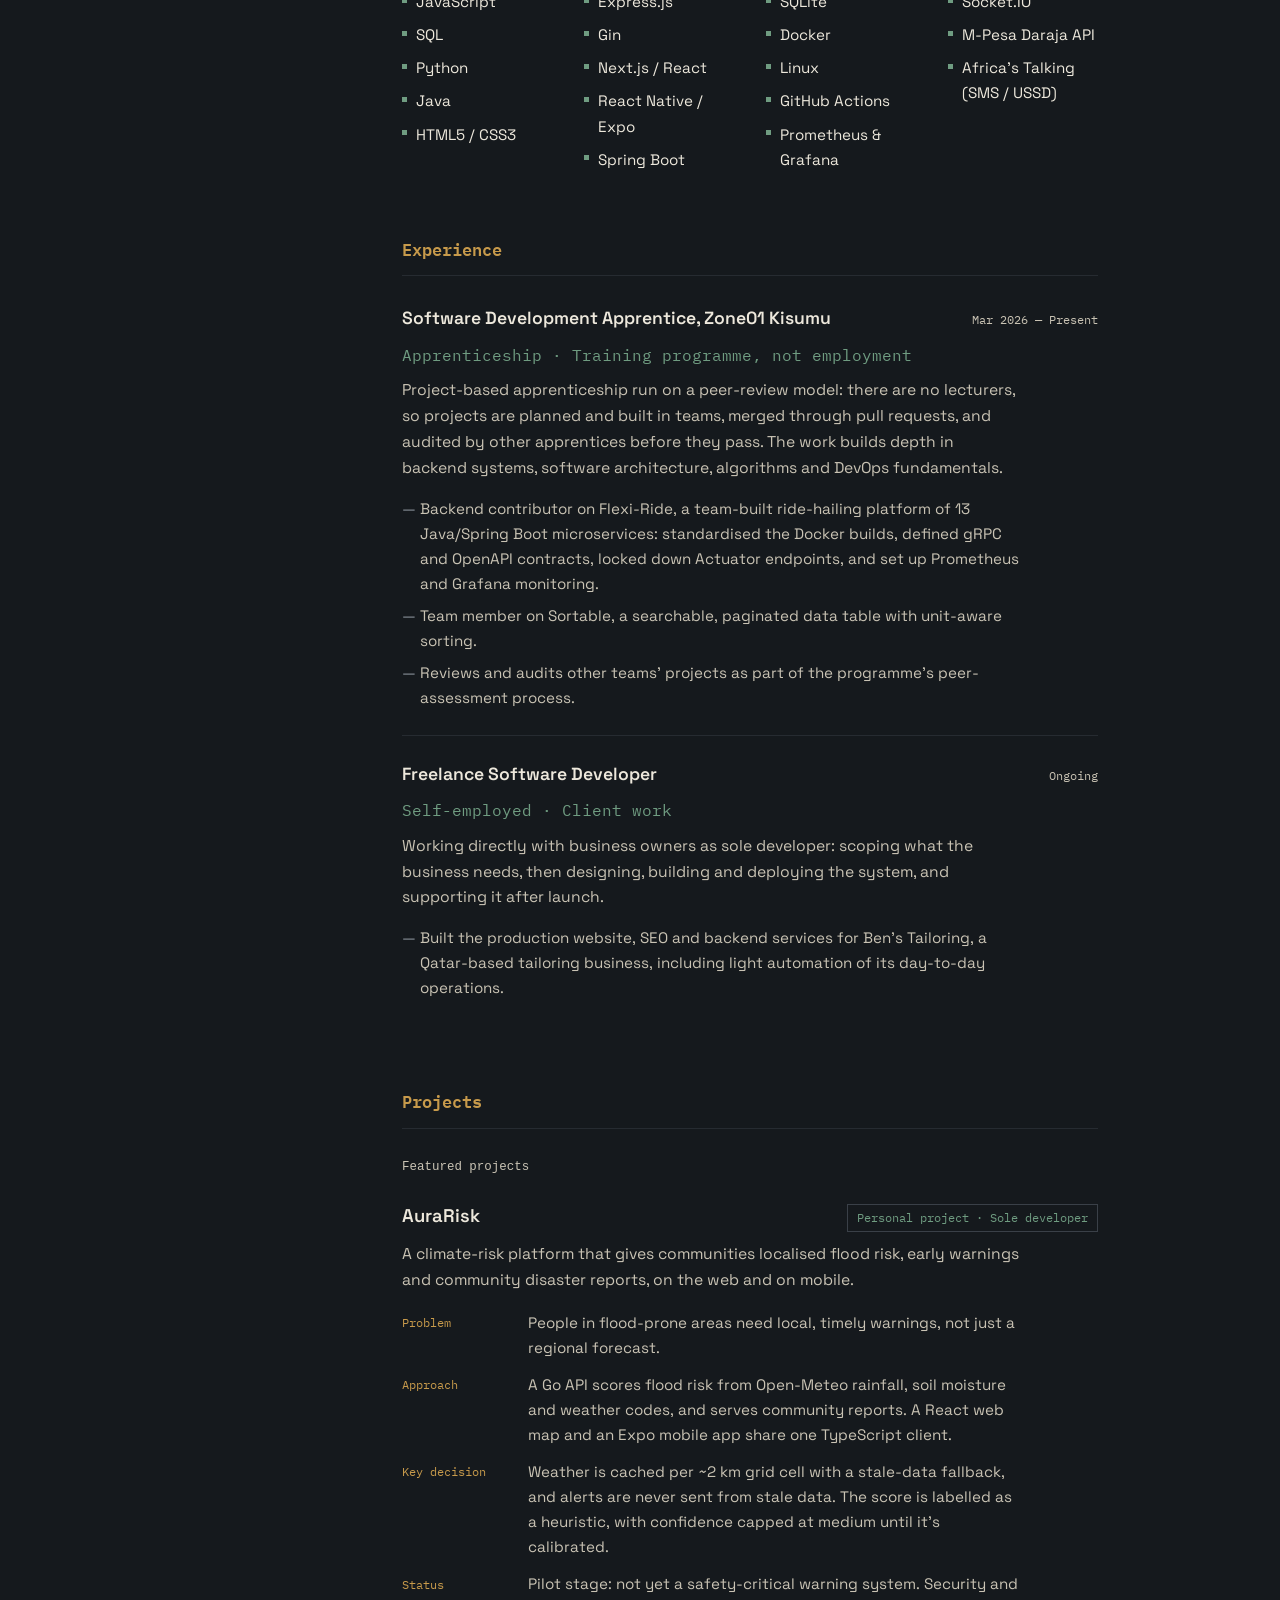
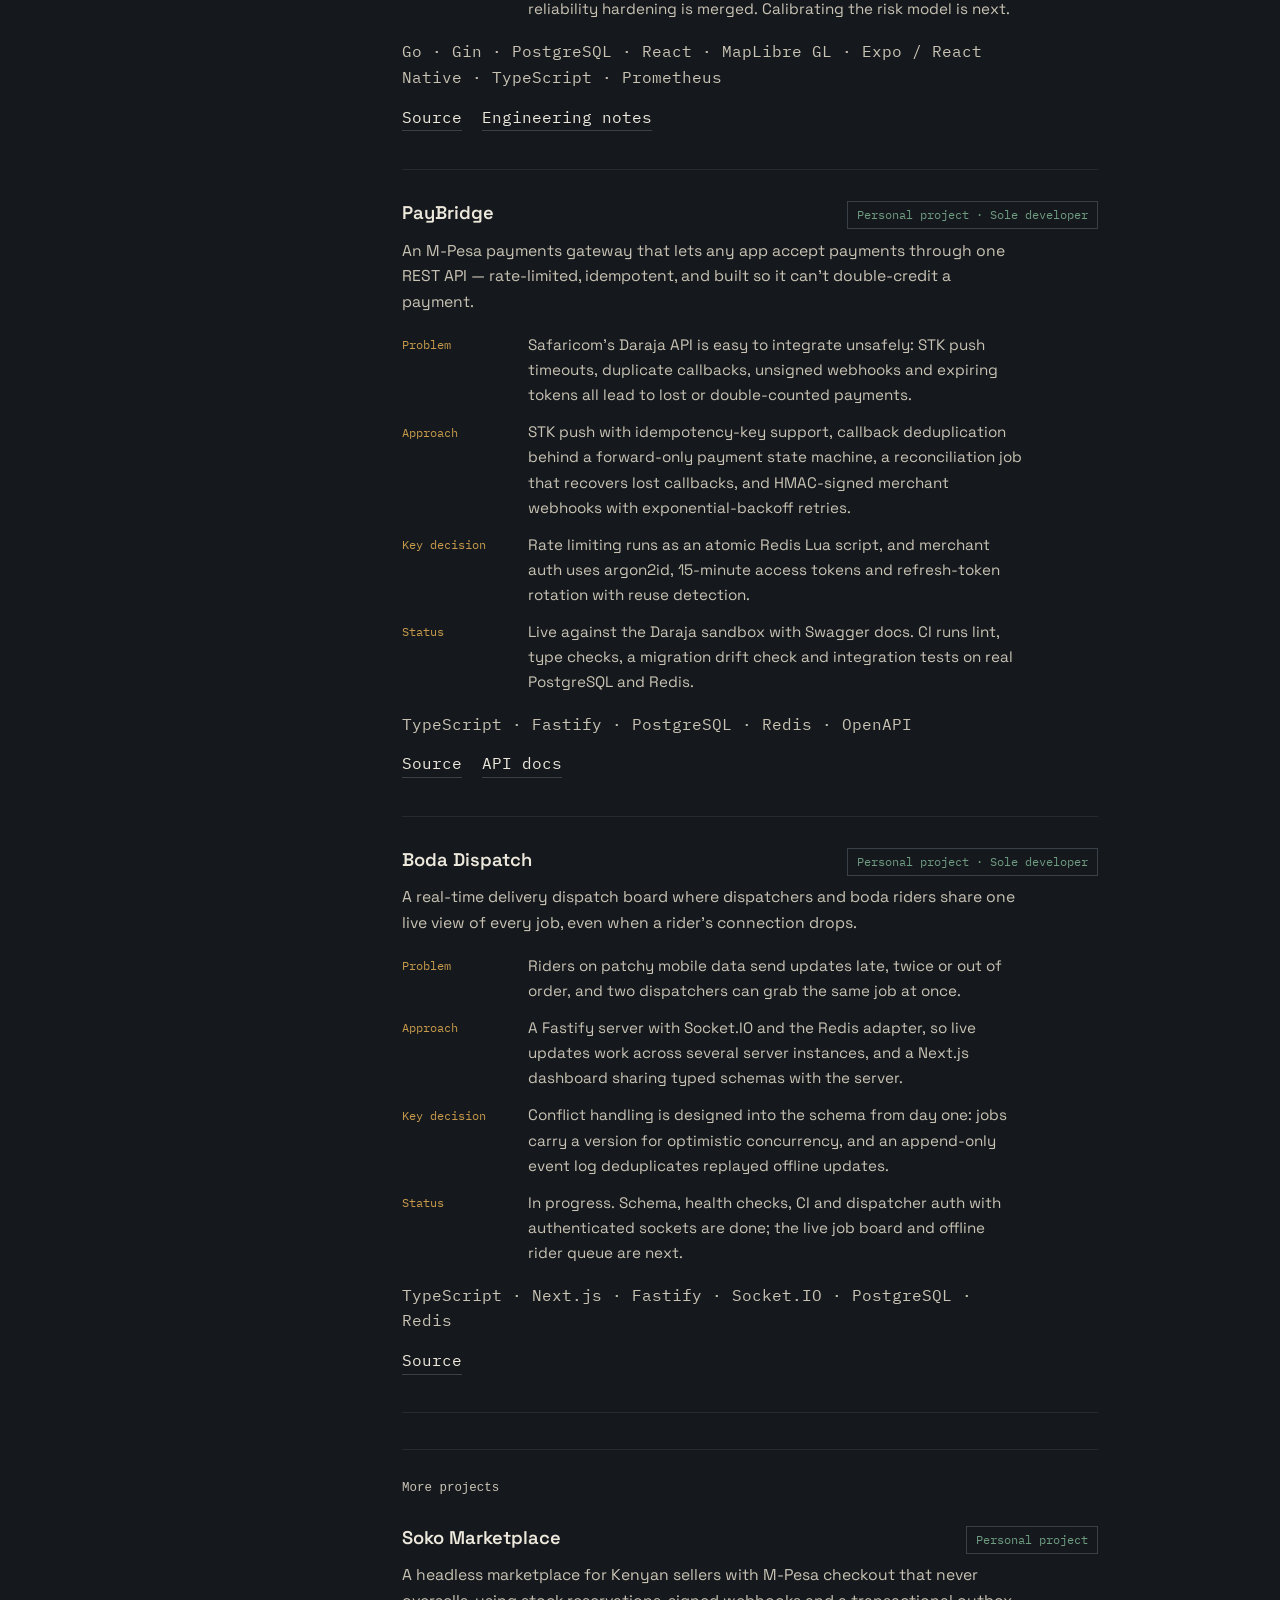
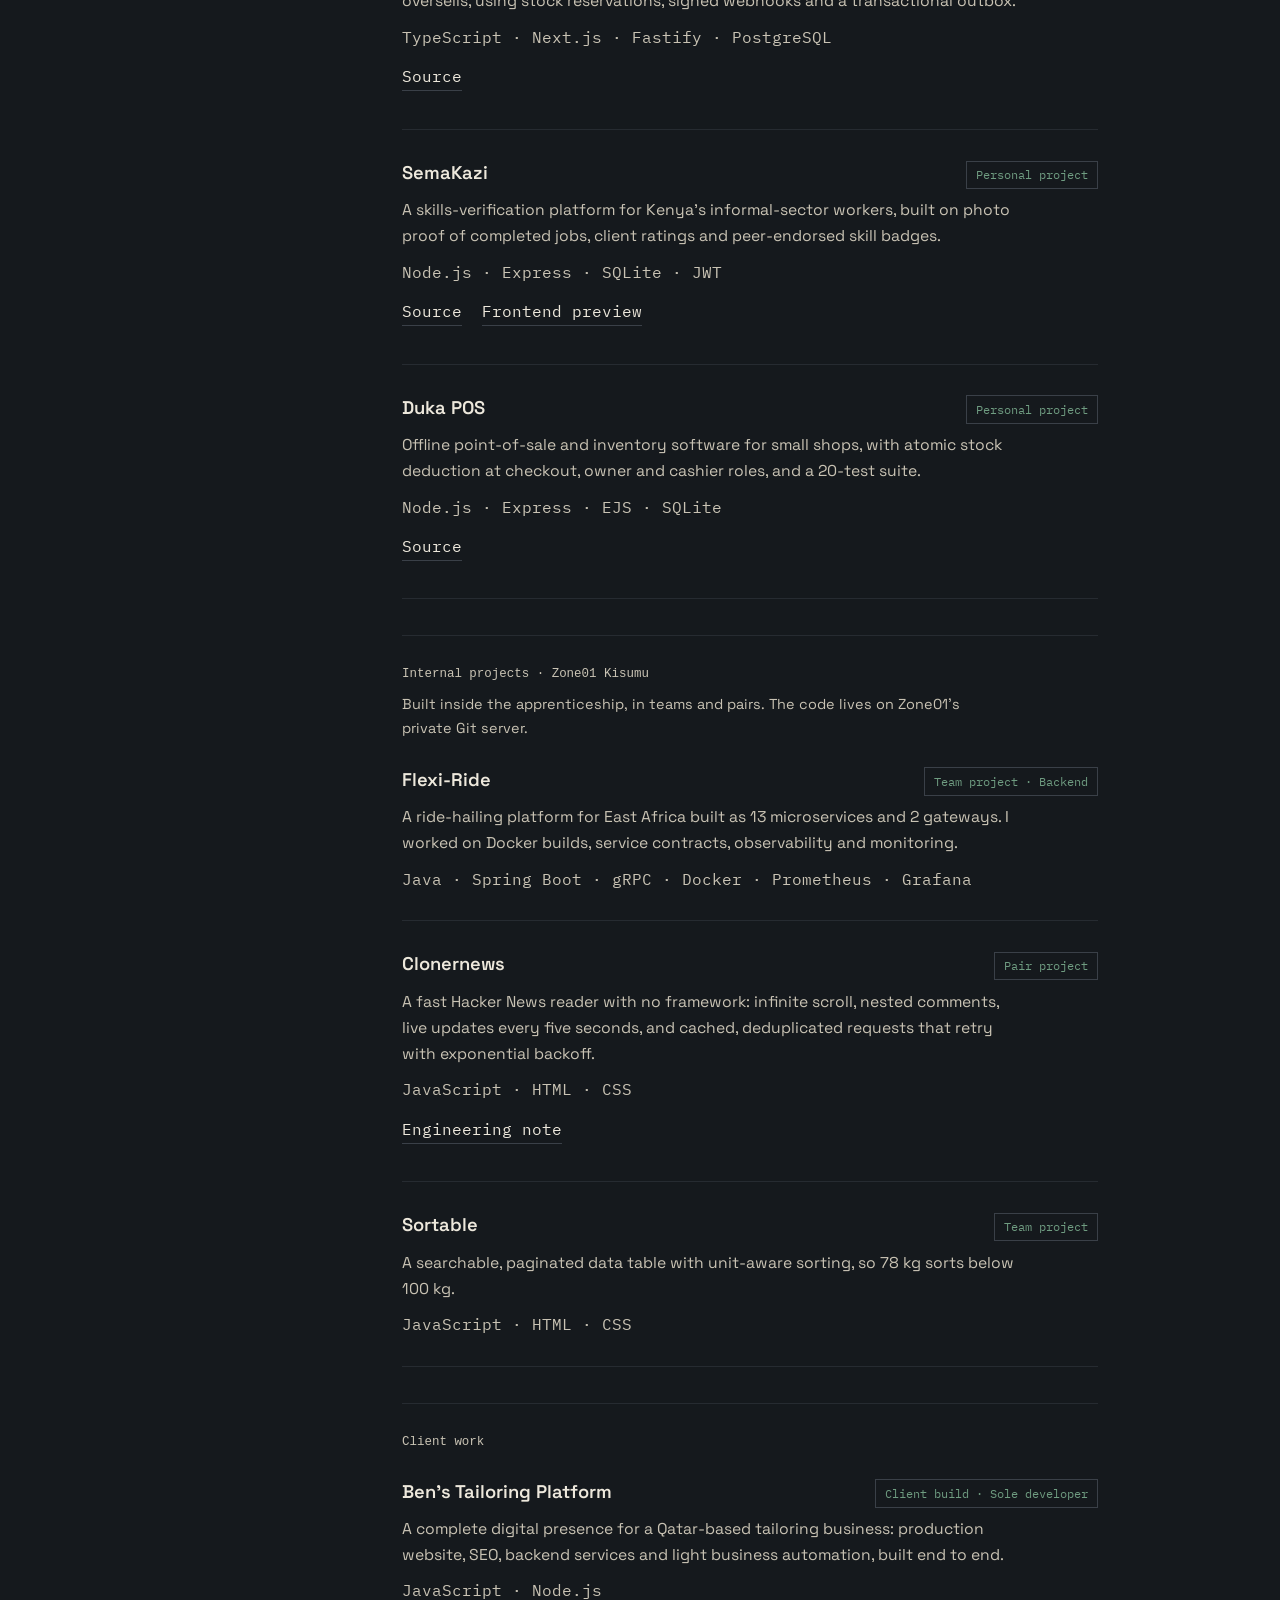
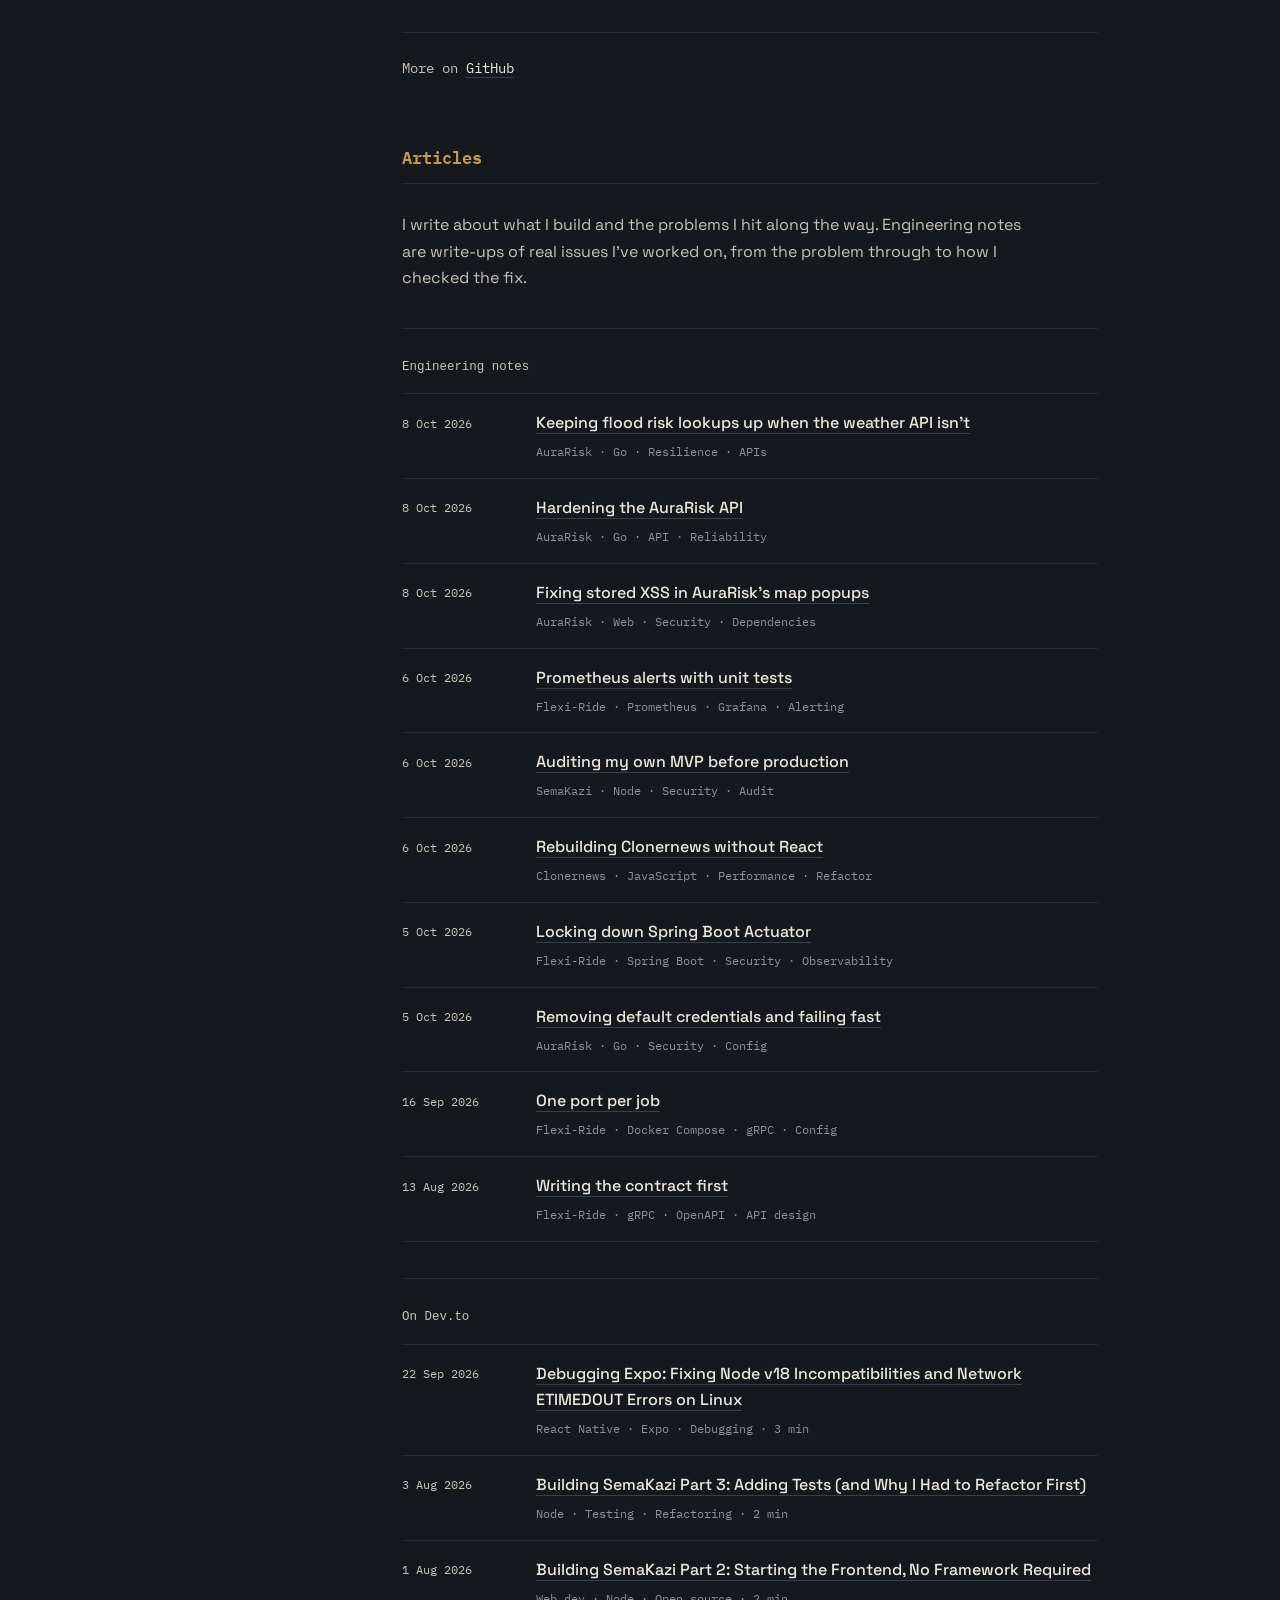
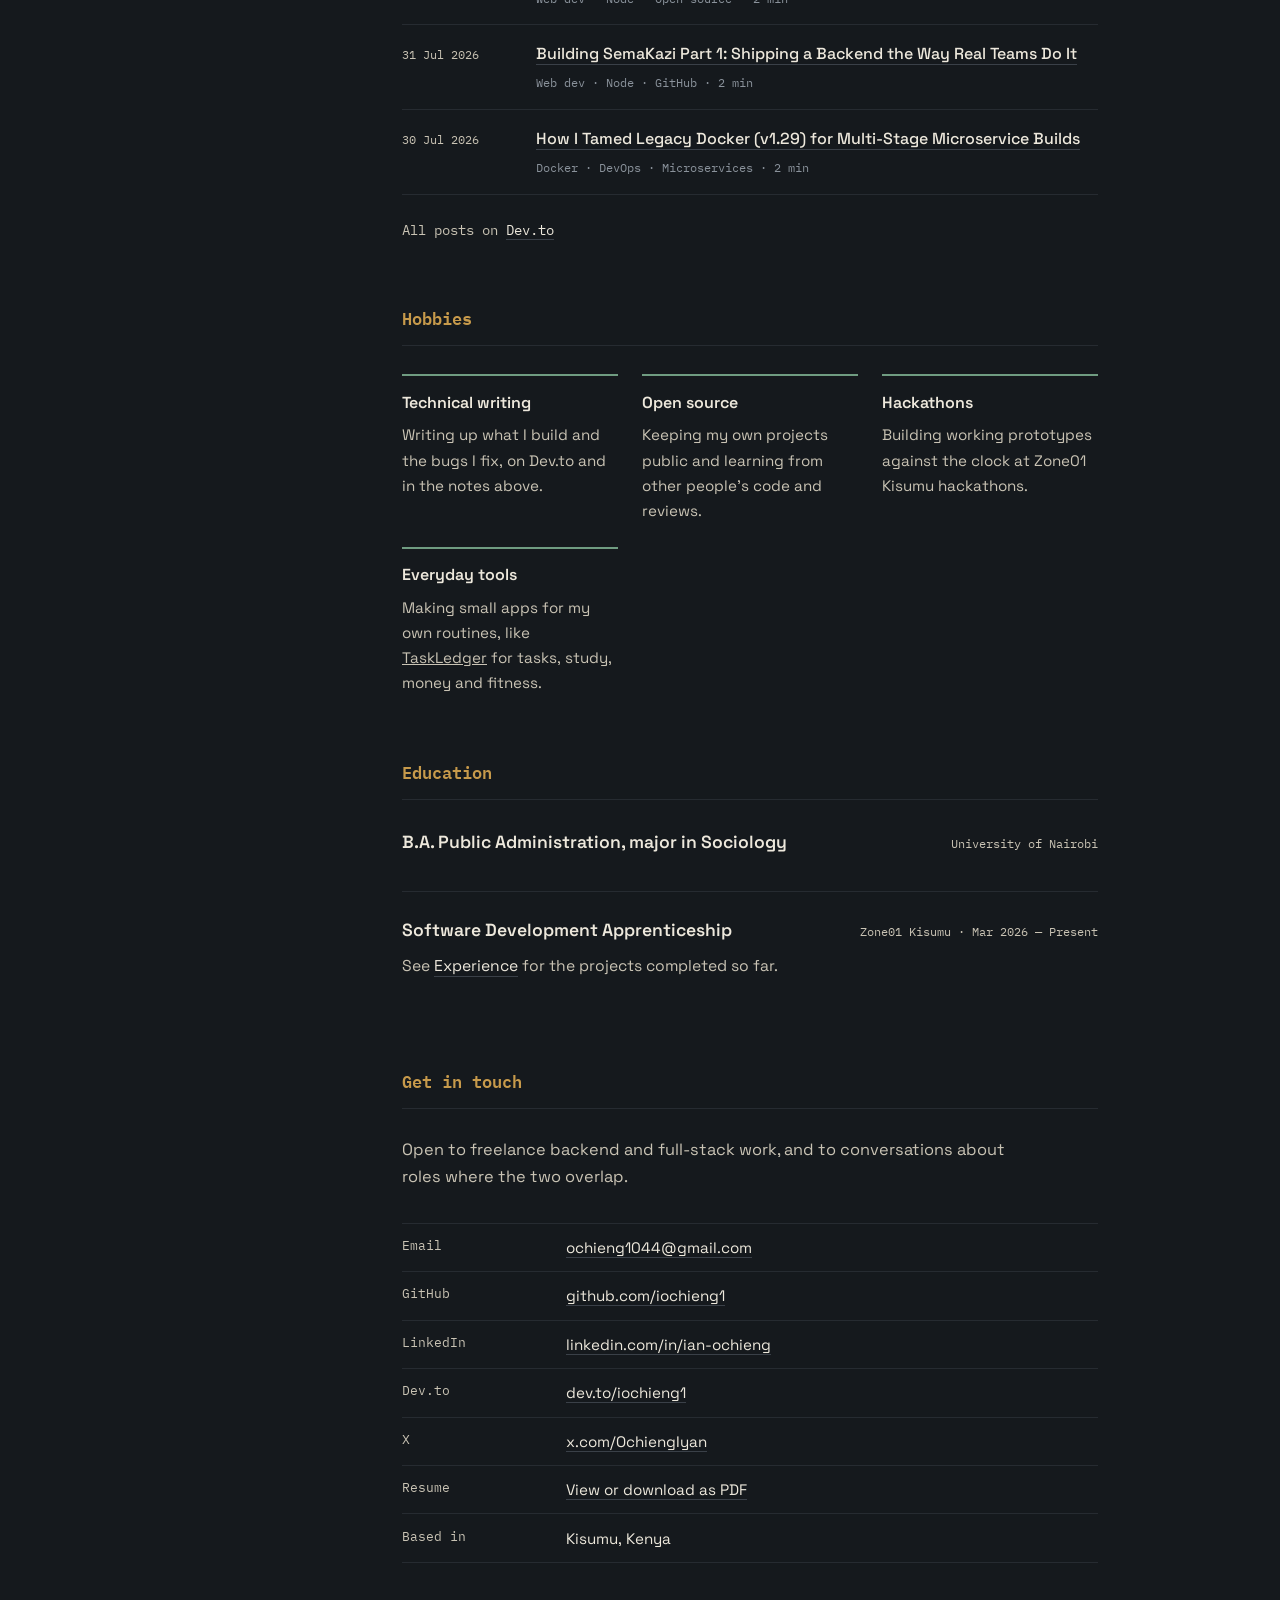
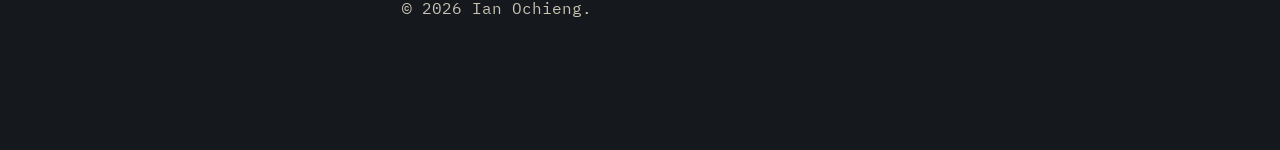
==== commit 23a98b5a: "Refresh portfolio copy, stack focus and project order; update resume - New professional headline and" ====
--- a/index.html
+++ b/index.html
@@ -4,7 +4,7 @@
 <meta charset="UTF-8">
 <meta name="viewport" content="width=device-width, initial-scale=1.0">
 <title>Ian Ochieng — Full-Stack &amp; Backend Developer</title>
-<meta name="description" content="Ian Ochieng is a full-stack and backend developer in Kisumu, Kenya, building Node.js, Go and SQL systems for small businesses and freelance clients.">
+<meta name="description" content="Ian Ochieng is a full-stack and backend developer in Kisumu, Kenya, building APIs, payment integrations and data-driven platforms in Go, TypeScript/Node.js and PostgreSQL.">
 <meta name="author" content="Ian Ochieng">
 <meta name="theme-color" content="#15191d">
 <link rel="canonical" href="https://iochieng1.github.io/My-Blog/">
@@ -12,7 +12,7 @@
 <meta property="og:type" content="profile">
 <meta property="og:site_name" content="Ian Ochieng">
 <meta property="og:title" content="Ian Ochieng — Full-Stack &amp; Backend Developer">
-<meta property="og:description" content="Backend systems, business platforms and verification tools, built in Kisumu, Kenya. Node.js, Go, SQL, Docker.">
+<meta property="og:description" content="Backend systems, payment integrations and civic-tech platforms, built in Kisumu, Kenya. Go, TypeScript/Node.js, PostgreSQL, Docker.">
 <meta property="og:url" content="https://iochieng1.github.io/My-Blog/">
 <meta property="og:locale" content="en_GB">
 <meta property="og:image" content="https://iochieng1.github.io/My-Blog/img/ian-ochieng.jpg">
@@ -21,7 +21,7 @@
 <meta name="twitter:site" content="@OchiengIyan">
 <meta name="twitter:creator" content="@OchiengIyan">
 <meta name="twitter:title" content="Ian Ochieng — Full-Stack &amp; Backend Developer">
-<meta name="twitter:description" content="Backend systems, business platforms and verification tools, built in Kisumu, Kenya.">
+<meta name="twitter:description" content="Backend systems, payment integrations and civic-tech platforms, built in Kisumu, Kenya.">
 
 <link rel="icon" href="favicon.svg" type="image/svg+xml">
 <link rel="preconnect" href="https://fonts.googleapis.com">
@@ -77,14 +77,14 @@
       <div class="hero-top">
         <div class="hero-intro">
           <p class="hero-kicker">Full-Stack &amp; Backend Developer</p>
-          <h1>Ian Ochieng builds software<br>that keeps a straight record.</h1>
+          <h1>Ian Ochieng builds reliable systems<br>for business and public service.</h1>
         </div>
         <img class="portrait" src="img/ian-ochieng.jpg" width="400" height="400" alt="Ian Ochieng, smiling, outdoors under a tree">
       </div>
       <p class="hero-lede">
-        I design and ship backend systems, business platforms, and
-        verification tools — for freelance clients and, currently,
-        as part of the Zone01 Kisumu software development apprenticeship.
+        I design, build and deploy APIs, payment integrations and
+        data-driven platforms — for freelance clients, for my own
+        products, and as a software development apprentice at Zone01 Kisumu.
       </p>
 
       <dl class="ledger">
@@ -94,7 +94,7 @@
         </div>
         <div class="ledger-row">
           <dt>Focus</dt>
-          <dd>Go, Node.js/Express, SQL, Docker</dd>
+          <dd>Go, TypeScript/Node.js, PostgreSQL, Redis, Docker</dd>
         </div>
         <div class="ledger-row">
           <dt>Status</dt>
@@ -119,17 +119,30 @@
     <section id="about" class="block">
       <h2>About</h2>
       <p>
-        I specialize in JavaScript, Node.js, Go, SQL, and Docker —
-        building software that solves specific business problems,
-        from database-driven internal tools to production platforms
-        client-facing businesses run on.
+        I'm a full-stack and backend developer working mainly in Go,
+        TypeScript and Node.js, with PostgreSQL, Redis and Docker
+        underneath. I build software around specific business problems —
+        payment gateways, point-of-sale and inventory, real-time
+        dispatch — and I focus on correctness under real conditions:
+        payments that can't be credited twice, stock that can't be
+        oversold, and services that keep working when a dependency fails.
       </p>
       <p>
-        My background is in Public Administration and Sociology, from
-        the University of Nairobi. That's not a detour from engineering —
-        it's most of why I build for real operators rather than abstract
-        users: I ask what a business actually needs to track before I
-        design the schema for it.
+        I hold a B.A. in Public Administration, majoring in Sociology,
+        from the University of Nairobi, and I put that training to work
+        through civic technology aimed at the gaps that slow down public
+        service delivery.
+        <a href="https://github.com/iochieng1/bunge-watch" target="_blank" rel="noopener noreferrer">Bunge Watch<span class="sr-only"> (opens in a new tab)</span></a>
+        explains parliamentary bills in plain English and Kiswahili and
+        links citizens to the official comment process. A
+        <a href="https://github.com/iochieng1/Public-Participation-Platform" target="_blank" rel="noopener noreferrer">Public Participation Platform<span class="sr-only"> (opens in a new tab)</span></a>
+        lets residents comment on county bills and budgets by web, SMS or
+        USSD, and records how each submission was considered. A
+        <a href="https://github.com/iochieng1/Birth-Civil-Registration-Assistant" target="_blank" rel="noopener noreferrer">Birth &amp; Civil Registration Assistant<span class="sr-only"> (opens in a new tab)</span></a>
+        cuts wasted trips and queues with document checklists, deadline
+        reminders and booked appointments. Knowing how public institutions
+        actually work lets me design systems that fit their processes
+        instead of working around them.
       </p>
     </section>
 
@@ -140,10 +153,11 @@
           <h3>Languages</h3>
           <ul>
             <li>Go</li>
+            <li>TypeScript</li>
             <li>JavaScript</li>
+            <li>SQL</li>
+            <li>Python</li>
             <li>Java</li>
-            <li>Solidity</li>
-            <li>SQL</li>
             <li>HTML5 / CSS3</li>
           </ul>
         </div>
@@ -151,20 +165,24 @@
           <h3>Frameworks</h3>
           <ul>
             <li>Node.js</li>
+            <li>Fastify</li>
             <li>Express.js</li>
+            <li>Gin</li>
+            <li>Next.js / React</li>
+            <li>React Native / Expo</li>
             <li>Spring Boot</li>
-            <li>React</li>
-            <li>React Native / Expo</li>
           </ul>
         </div>
         <div class="stack-group">
-          <h3>Infrastructure</h3>
+          <h3>Data &amp; infrastructure</h3>
           <ul>
+            <li>PostgreSQL</li>
+            <li>Redis</li>
+            <li>SQLite</li>
             <li>Docker</li>
             <li>Linux</li>
             <li>GitHub Actions</li>
             <li>Prometheus &amp; Grafana</li>
-            <li>SQLite</li>
           </ul>
         </div>
         <div class="stack-group">
@@ -172,7 +190,9 @@
           <ul>
             <li>Git &amp; GitHub</li>
             <li>gRPC &amp; OpenAPI</li>
-            <li>Hardhat</li>
+            <li>Socket.IO</li>
+            <li>M-Pesa Daraja API</li>
+            <li>Africa's Talking (SMS / USSD)</li>
           </ul>
         </div>
       </div>
@@ -180,6 +200,31 @@
 
     <section id="work" class="block">
       <h2>Experience</h2>
+
+      <article class="entry">
+        <div class="entry-head">
+          <h3>Software Development Apprentice, Zone01 Kisumu</h3>
+          <span class="entry-date">Mar 2026 — Present</span>
+        </div>
+        <p class="entry-kind">Apprenticeship · Training programme, not employment</p>
+        <p>
+          Project-based apprenticeship run on a peer-review model: there are
+          no lecturers, so projects are planned and built in teams, merged
+          through pull requests, and audited by other apprentices before
+          they pass. The work builds depth in backend systems, software
+          architecture, algorithms and DevOps fundamentals.
+        </p>
+        <ul class="entry-points">
+          <li>Backend contributor on Flexi-Ride, a team-built ride-hailing
+            platform of 13 Java/Spring Boot microservices: standardised the
+            Docker builds, defined gRPC and OpenAPI contracts, locked down
+            Actuator endpoints, and set up Prometheus and Grafana monitoring.</li>
+          <li>Team member on Sortable, a searchable, paginated data table
+            with unit-aware sorting.</li>
+          <li>Reviews and audits other teams' projects as part of the
+            programme's peer-assessment process.</li>
+        </ul>
+      </article>
 
       <article class="entry">
         <div class="entry-head">
@@ -188,38 +233,14 @@
         </div>
         <p class="entry-kind">Self-employed · Client work</p>
         <p>
-          Delivering web applications, business websites, and backend
-          systems for independent clients — from requirements gathering
-          through to production deployment.
+          Working directly with business owners as sole developer: scoping
+          what the business needs, then designing, building and deploying
+          the system, and supporting it after launch.
         </p>
         <ul class="entry-points">
-          <li>Built Duka Ledger, an installment-payment tracker for small
-            shop owners (Node.js, Express, SQLite).</li>
           <li>Built the production website, SEO and backend services for
-            Ben's Tailoring, a Qatar-based tailoring business, as sole
-            developer.</li>
-        </ul>
-      </article>
-
-      <article class="entry">
-        <div class="entry-head">
-          <h3>Software Development Apprentice, Zone01 Kisumu</h3>
-          <span class="entry-date">Mar 2026 — Present</span>
-        </div>
-        <p class="entry-kind">Apprenticeship · Training programme, not employment</p>
-        <p>
-          Peer-driven, project-based apprenticeship building depth in
-          backend systems, software architecture, algorithms,
-          collaborative git workflows, and DevOps fundamentals.
-        </p>
-        <ul class="entry-points">
-          <li>Built DawaTrace, a pharmaceutical verification prototype on
-            Solidity smart contracts, at a Zone01 hackathon.</li>
-          <li>Backend contributor on Flexi-Ride, a team-built
-            ride-hailing platform of Java/Spring Boot microservices:
-            Docker builds, gRPC contracts, observability and monitoring.</li>
-          <li>Wrote <a href="https://github.com/iochieng1/go-reloaded" target="_blank" rel="noopener noreferrer">go-reloaded<span class="sr-only"> (opens in a new tab)</span></a>,
-            a Go command-line text-transformation pipeline.</li>
+            Ben's Tailoring, a Qatar-based tailoring business, including
+            light automation of its day-to-day operations.</li>
         </ul>
       </article>
     </section>
@@ -227,85 +248,7 @@
     <section id="projects" class="block">
       <h2>Projects</h2>
 
-      <h3 class="subhead" id="personal-projects">Personal projects</h3>
-
-      <article class="case case-featured">
-        <div class="case-head">
-          <h3>SemaKazi</h3>
-          <span class="case-code">Personal project · Sole developer</span>
-        </div>
-        <p>A skills-verification and reputation platform for Kenya's
-          informal-sector workers (fundis), who usually have no way to
-          prove their competence beyond word of mouth.</p>
-        <dl class="case-detail">
-          <div>
-            <dt>Problem</dt>
-            <dd>Clients can't tell a skilled fundi from someone posing as
-              one, so good workers stay limited to their existing network.</dd>
-          </div>
-          <div>
-            <dt>Approach</dt>
-            <dd>Public profiles built from three trust signals: photo
-              proof of completed jobs, client ratings, and peer-endorsed
-              skill badges. Search by trade and location.</dd>
-          </div>
-          <div>
-            <dt>Key decision</dt>
-            <dd>Scoped a deliberate MVP in a written PRD and left
-              payments, escrow and chat out, so the trust model could be
-              built and tested first.</dd>
-          </div>
-          <div>
-            <dt>Status</dt>
-            <dd>Registration, login, search, profiles with reviews, and
-              the fundi dashboard work end to end. Production deployment
-              is in progress.</dd>
-          </div>
-        </dl>
-        <p class="case-stack">Node.js · Express · SQLite · JWT + bcrypt · HTML/CSS/JS</p>
-        <p class="case-links">
-          <a href="https://github.com/iochieng1/SemaKazi" target="_blank" rel="noopener noreferrer">Source<span class="sr-only"> code for SemaKazi (opens in a new tab)</span></a>
-          <a href="https://iochieng1.github.io/SemaKazi/" target="_blank" rel="noopener noreferrer">Frontend preview<span class="sr-only"> of SemaKazi (opens in a new tab)</span></a>
-        </p>
-      </article>
-
-      <article class="case case-featured">
-        <div class="case-head">
-          <h3>Duka POS</h3>
-          <span class="case-code">Personal project · Sole developer</span>
-        </div>
-        <p>Point-of-sale and inventory software for small Kenyan shops,
-          designed to run on a single machine with no cloud dependency.</p>
-        <dl class="case-detail">
-          <div>
-            <dt>Problem</dt>
-            <dd>Small shops need sales, stock and staff control without
-              paying for hosted POS systems or reliable internet.</dd>
-          </div>
-          <div>
-            <dt>Approach</dt>
-            <dd>Owner and cashier roles with bcrypt-hashed PINs, camera
-              barcode scanning, printable receipts, low-stock alerts, a
-              7-day CSV report, an English/Swahili toggle, and
-              multi-shop support.</dd>
-          </div>
-          <div>
-            <dt>Key decision</dt>
-            <dd>Stock deduction runs atomically at checkout so two
-              cashiers can't oversell the last item, and every row is
-              scoped by shop so one owner can run several shops.</dd>
-          </div>
-          <div>
-            <dt>Verification</dt>
-            <dd>A 20-test suite runs against an in-memory SQLite
-              database.</dd>
-          </div>
-        </dl>
-        <p class="case-stack">Node.js · Express · EJS · SQLite</p>
-        <p class="case-links">
-          <a href="https://github.com/iochieng1/duka-pos" target="_blank" rel="noopener noreferrer">Source<span class="sr-only"> code for Duka POS (opens in a new tab)</span></a>
-        </p>
-      </article>
+      <h3 class="subhead" id="personal-projects">Featured projects</h3>
 
       <article class="case case-featured">
         <div class="case-head">
@@ -349,24 +292,97 @@
         </p>
       </article>
 
-      <article class="case">
+      <article class="case case-featured">
         <div class="case-head">
           <h3>PayBridge</h3>
           <span class="case-code">Personal project · Sole developer</span>
         </div>
-        <p>An M-Pesa payments gateway API that is rate-limited and idempotent, and built so it can't double-credit.</p>
-        <p class="case-stack">TypeScript · Fastify · PostgreSQL · Redis</p>
+        <p>An M-Pesa payments gateway that lets any app accept payments
+          through one REST API — rate-limited, idempotent, and built so it
+          can't double-credit a payment.</p>
+        <dl class="case-detail">
+          <div>
+            <dt>Problem</dt>
+            <dd>Safaricom's Daraja API is easy to integrate unsafely: STK
+              push timeouts, duplicate callbacks, unsigned webhooks and
+              expiring tokens all lead to lost or double-counted payments.</dd>
+          </div>
+          <div>
+            <dt>Approach</dt>
+            <dd>STK push with idempotency-key support, callback
+              deduplication behind a forward-only payment state machine, a
+              reconciliation job that recovers lost callbacks, and
+              HMAC-signed merchant webhooks with exponential-backoff retries.</dd>
+          </div>
+          <div>
+            <dt>Key decision</dt>
+            <dd>Rate limiting runs as an atomic Redis Lua script, and
+              merchant auth uses argon2id, 15-minute access tokens and
+              refresh-token rotation with reuse detection.</dd>
+          </div>
+          <div>
+            <dt>Status</dt>
+            <dd>Live against the Daraja sandbox with Swagger docs. CI runs
+              lint, type checks, a migration drift check and integration
+              tests on real PostgreSQL and Redis.</dd>
+          </div>
+        </dl>
+        <p class="case-stack">TypeScript · Fastify · PostgreSQL · Redis · OpenAPI</p>
         <p class="case-links">
           <a href="https://github.com/iochieng1/paybridge" target="_blank" rel="noopener noreferrer">Source<span class="sr-only"> code for PayBridge (opens in a new tab)</span></a>
-        </p>
-      </article>
+          <a href="https://paybridge-api-1s9j.onrender.com/docs" target="_blank" rel="noopener noreferrer">API docs<span class="sr-only"> for PayBridge (opens in a new tab)</span></a>
+        </p>
+      </article>
+
+      <article class="case case-featured">
+        <div class="case-head">
+          <h3>Boda Dispatch</h3>
+          <span class="case-code">Personal project · Sole developer</span>
+        </div>
+        <p>A real-time delivery dispatch board where dispatchers and boda
+          riders share one live view of every job, even when a rider's
+          connection drops.</p>
+        <dl class="case-detail">
+          <div>
+            <dt>Problem</dt>
+            <dd>Riders on patchy mobile data send updates late, twice or out
+              of order, and two dispatchers can grab the same job at once.</dd>
+          </div>
+          <div>
+            <dt>Approach</dt>
+            <dd>A Fastify server with Socket.IO and the Redis adapter, so
+              live updates work across several server instances, and a
+              Next.js dashboard sharing typed schemas with the server.</dd>
+          </div>
+          <div>
+            <dt>Key decision</dt>
+            <dd>Conflict handling is designed into the schema from day one:
+              jobs carry a version for optimistic concurrency, and an
+              append-only event log deduplicates replayed offline updates.</dd>
+          </div>
+          <div>
+            <dt>Status</dt>
+            <dd>In progress. Schema, health checks, CI and dispatcher auth
+              with authenticated sockets are done; the live job board and
+              offline rider queue are next.</dd>
+          </div>
+        </dl>
+        <p class="case-stack">TypeScript · Next.js · Fastify · Socket.IO · PostgreSQL · Redis</p>
+        <p class="case-links">
+          <a href="https://github.com/iochieng1/boda-dispatch" target="_blank" rel="noopener noreferrer">Source<span class="sr-only"> code for Boda Dispatch (opens in a new tab)</span></a>
+        </p>
+      </article>
+
+      <h3 class="subhead" id="more-projects">More projects</h3>
 
       <article class="case">
         <div class="case-head">
           <h3>Soko Marketplace</h3>
-          <span class="case-code">Personal project · Sole developer</span>
-        </div>
-        <p>A headless marketplace for Kenyan sellers with M-Pesa checkout that never oversells, using stock reservations, signed webhooks and a transactional outbox.</p>
+          <span class="case-code">Personal project</span>
+        </div>
+        <p>A headless marketplace for Kenyan sellers with M-Pesa checkout
+          that never oversells, using stock reservations, signed webhooks
+          and a transactional outbox.</p>
         <p class="case-stack">TypeScript · Next.js · Fastify · PostgreSQL</p>
         <p class="case-links">
           <a href="https://github.com/iochieng1/soko-marketplace" target="_blank" rel="noopener noreferrer">Source<span class="sr-only"> code for Soko Marketplace (opens in a new tab)</span></a>
@@ -375,40 +391,46 @@
 
       <article class="case">
         <div class="case-head">
-          <h3>Boda Dispatch</h3>
-          <span class="case-code">Personal project · Sole developer</span>
-        </div>
-        <p>A real-time delivery dispatch board with live job sync over WebSockets, offline-first riders and conflict resolution.</p>
-        <p class="case-stack">TypeScript · Next.js · Fastify · Socket.IO · PostgreSQL · Redis</p>
+          <h3>SemaKazi</h3>
+          <span class="case-code">Personal project</span>
+        </div>
+        <p>A skills-verification platform for Kenya's informal-sector
+          workers, built on photo proof of completed jobs, client ratings
+          and peer-endorsed skill badges.</p>
+        <p class="case-stack">Node.js · Express · SQLite · JWT</p>
         <p class="case-links">
-          <a href="https://github.com/iochieng1/boda-dispatch" target="_blank" rel="noopener noreferrer">Source<span class="sr-only"> code for Boda Dispatch (opens in a new tab)</span></a>
+          <a href="https://github.com/iochieng1/SemaKazi" target="_blank" rel="noopener noreferrer">Source<span class="sr-only"> code for SemaKazi (opens in a new tab)</span></a>
+          <a href="https://iochieng1.github.io/SemaKazi/" target="_blank" rel="noopener noreferrer">Frontend preview<span class="sr-only"> of SemaKazi (opens in a new tab)</span></a>
+        </p>
+      </article>
+
+      <article class="case">
+        <div class="case-head">
+          <h3>Duka POS</h3>
+          <span class="case-code">Personal project</span>
+        </div>
+        <p>Offline point-of-sale and inventory software for small shops,
+          with atomic stock deduction at checkout, owner and cashier roles,
+          and a 20-test suite.</p>
+        <p class="case-stack">Node.js · Express · EJS · SQLite</p>
+        <p class="case-links">
+          <a href="https://github.com/iochieng1/duka-pos" target="_blank" rel="noopener noreferrer">Source<span class="sr-only"> code for Duka POS (opens in a new tab)</span></a>
         </p>
       </article>
 
       <h3 class="subhead" id="internal-projects">Internal projects · Zone01 Kisumu</h3>
-      <p class="subhead-note">Built inside the apprenticeship, mostly in teams. The code
-        lives on Zone01's private Git server unless a link is given.</p>
+      <p class="subhead-note">Built inside the apprenticeship, in teams and pairs.
+        The code lives on Zone01's private Git server.</p>
 
       <article class="case">
         <div class="case-head">
           <h3>Flexi-Ride</h3>
           <span class="case-code">Team project · Backend</span>
         </div>
-        <p>A ride-hailing and flexible-transport platform for East Africa,
-          built by a team as 13 microservices and 2 gateways. I worked on
-          Docker builds, service contracts, observability and monitoring.</p>
+        <p>A ride-hailing platform for East Africa built as 13
+          microservices and 2 gateways. I worked on Docker builds, service
+          contracts, observability and monitoring.</p>
         <p class="case-stack">Java · Spring Boot · gRPC · Docker · Prometheus · Grafana</p>
-      </article>
-
-      <article class="case">
-        <div class="case-head">
-          <h3>DawaTrace</h3>
-          <span class="case-code">Hackathon</span>
-        </div>
-        <p>A blockchain-based pharmaceutical verification prototype
-          built to combat counterfeit medicines, using smart contracts to
-          give each product a checkable chain of custody.</p>
-        <p class="case-stack">Solidity · Hardhat · Node.js</p>
       </article>
 
       <article class="case">
@@ -416,12 +438,13 @@
           <h3>Clonernews</h3>
           <span class="case-code">Pair project</span>
         </div>
-        <p>A fast reader for the Hacker News API, with no framework.
-          Stories, jobs and polls load newest first with infinite scroll and
-          nested comments. A live panel polls for updates every five seconds.
-          Requests are cached and deduplicated, and retry with exponential
-          backoff.</p>
+        <p>A fast Hacker News reader with no framework: infinite scroll,
+          nested comments, live updates every five seconds, and cached,
+          deduplicated requests that retry with exponential backoff.</p>
         <p class="case-stack">JavaScript · HTML · CSS</p>
+        <p class="case-links">
+          <a href="articles/clonernews-vanilla-rewrite.html">Engineering note</a>
+        </p>
       </article>
 
       <article class="case">
@@ -429,48 +452,21 @@
           <h3>Sortable</h3>
           <span class="case-code">Team project</span>
         </div>
-        <p>A searchable, paginated table of superhero data with
-          unit-aware sorting, so 78&nbsp;kg sorts below 100&nbsp;kg.
-          Missing values always sort last. Written in plain ES modules.</p>
+        <p>A searchable, paginated data table with unit-aware sorting, so
+          78&nbsp;kg sorts below 100&nbsp;kg.</p>
         <p class="case-stack">JavaScript · HTML · CSS</p>
       </article>
 
+      <h3 class="subhead" id="client-work">Client work</h3>
+
       <article class="case">
         <div class="case-head">
-          <h3>go-reloaded</h3>
-          <span class="case-code">Solo project</span>
-        </div>
-        <p>A command-line text tool. It converts hex and binary numbers,
-          changes case, and fixes punctuation, quotes and articles, all in
-          one sequential pipeline.</p>
-        <p class="case-stack">Go</p>
-        <p class="case-links">
-          <a href="https://github.com/iochieng1/go-reloaded" target="_blank" rel="noopener noreferrer">Source<span class="sr-only"> code for go-reloaded (opens in a new tab)</span></a>
-        </p>
-      </article>
-
-      <h3 class="subhead" id="client-work">Client work</h3>
-
-      <article class="case">
-        <div class="case-head">
-          <h3>Duka Ledger</h3>
-          <span class="case-code">Client build · Private</span>
-        </div>
-        <p>A customer installment-payment tracking platform for small
-          shop owners, built to feel like the ledger books it replaces —
-          customer records, payment history, and dashboards.</p>
-        <p class="case-stack">Node.js · Express · SQLite</p>
-        <p class="case-note">Client work — code and live system are not public.</p>
-      </article>
-
-      <article class="case">
-        <div class="case-head">
           <h3>Ben's Tailoring Platform</h3>
-          <span class="case-code">Client build</span>
+          <span class="case-code">Client build · Sole developer</span>
         </div>
         <p>A complete digital presence for a Qatar-based tailoring
-          business — production website, SEO, backend services, and
-          light business automation, built end to end as sole developer.</p>
+          business: production website, SEO, backend services and light
+          business automation, built end to end.</p>
         <p class="case-stack">JavaScript · Node.js</p>
       </article>
 
@@ -615,7 +611,7 @@
         </li>
         <li>
           <h3>Hackathons</h3>
-          <p>Building a working prototype against the clock, like DawaTrace at a Zone01 hackathon.</p>
+          <p>Building working prototypes against the clock at Zone01 Kisumu hackathons.</p>
         </li>
         <li>
           <h3>Everyday tools</h3>
